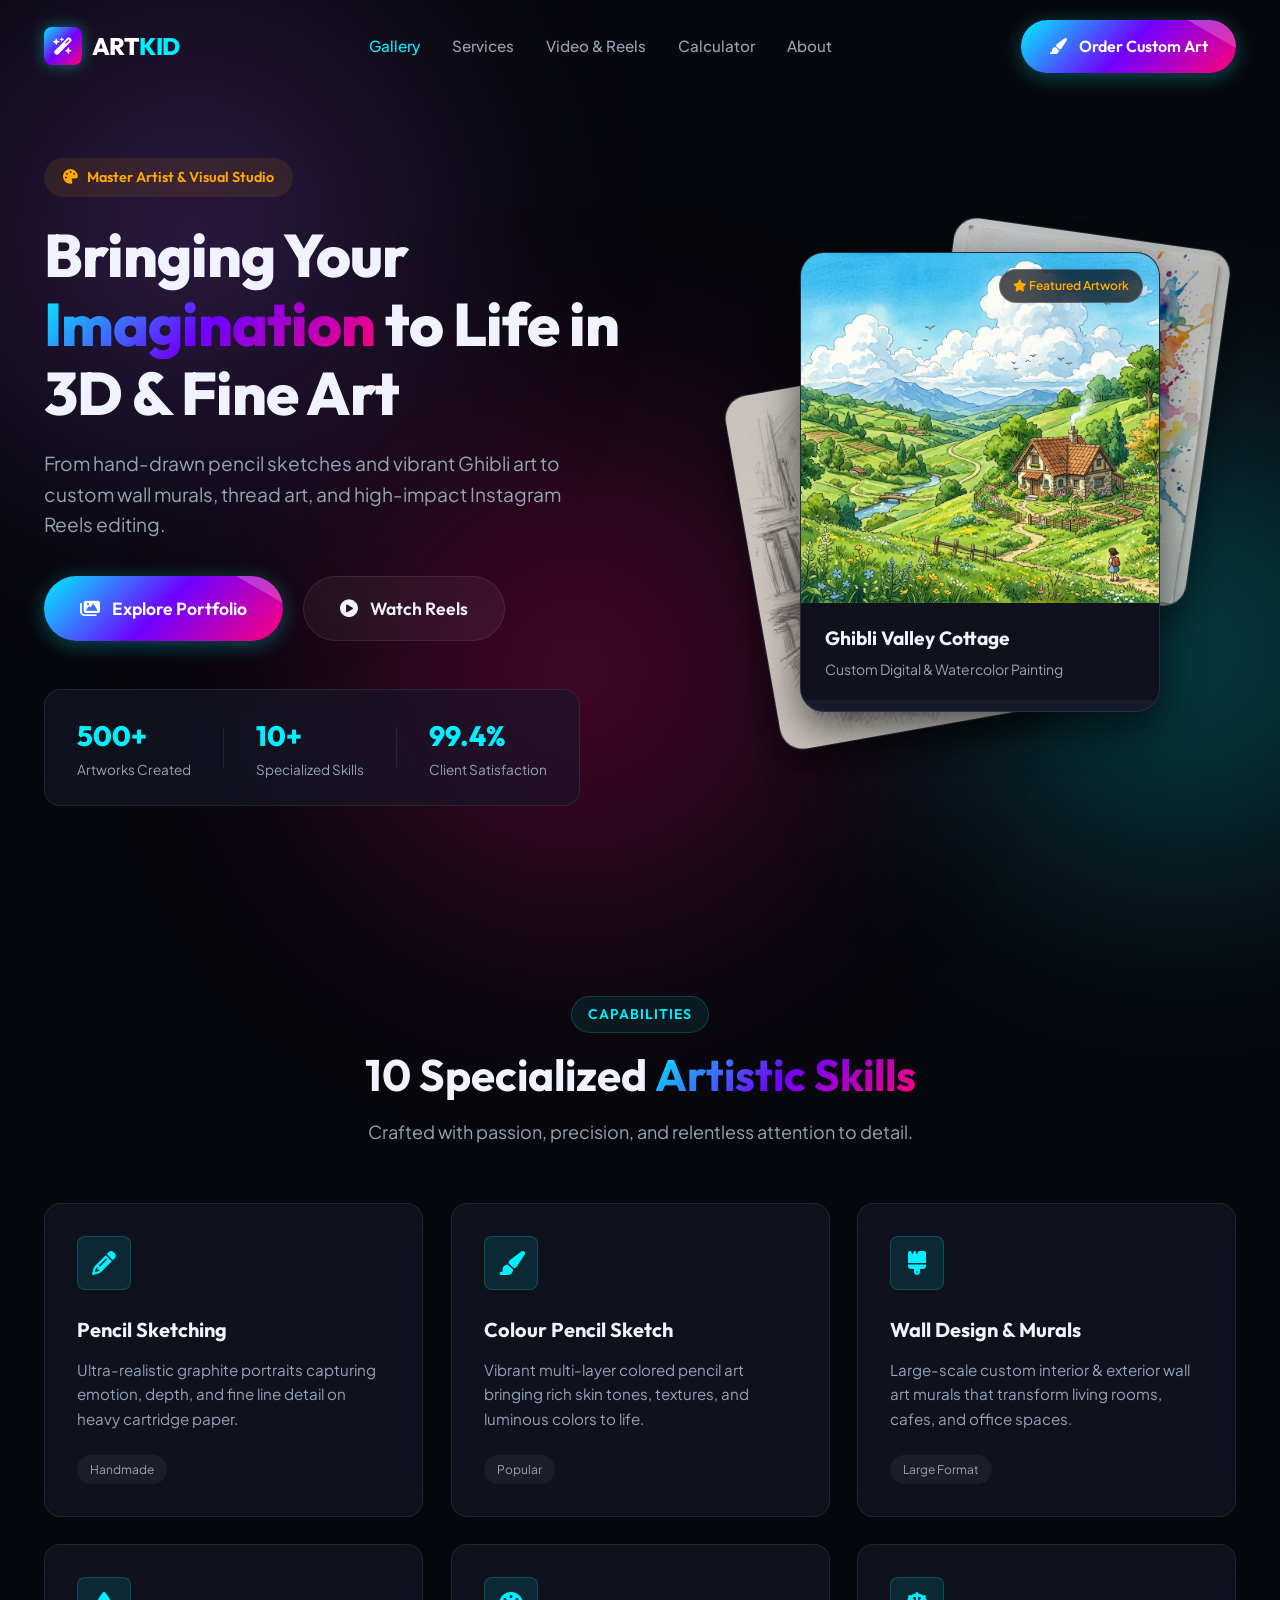
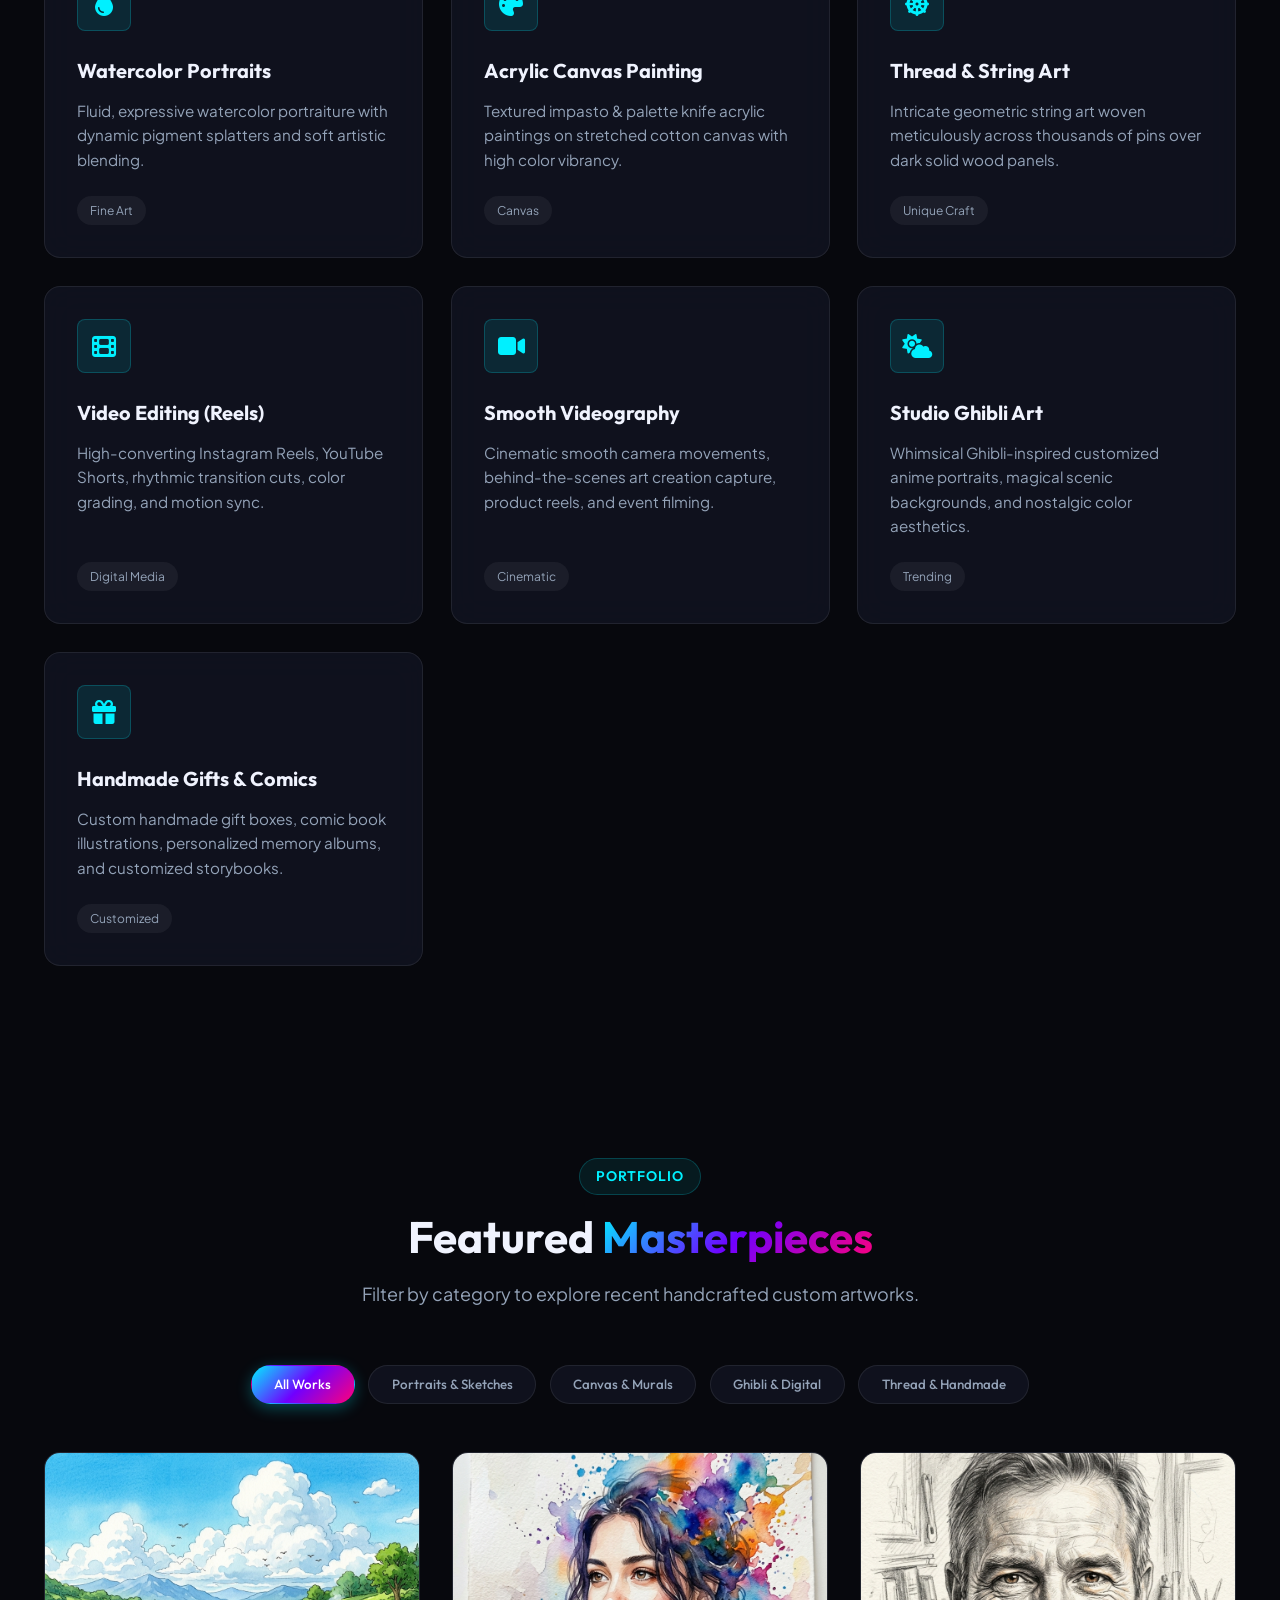
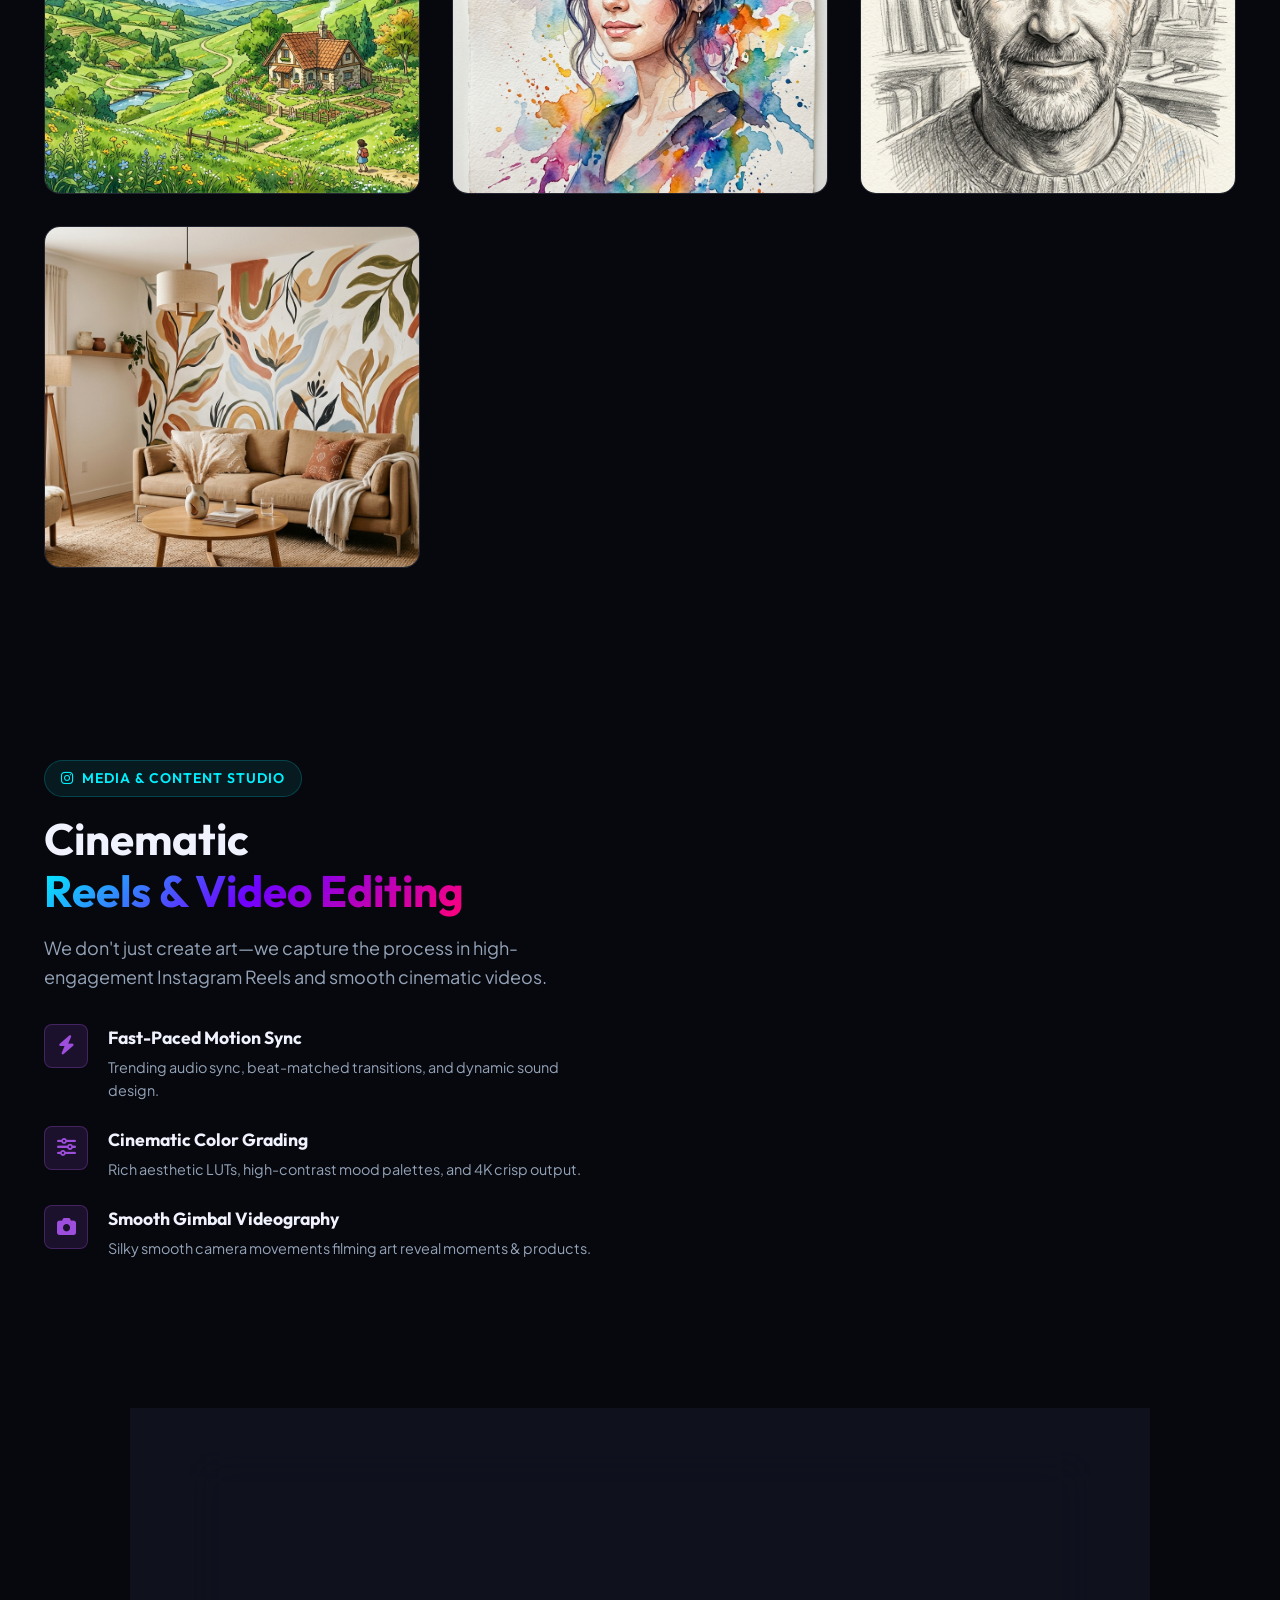
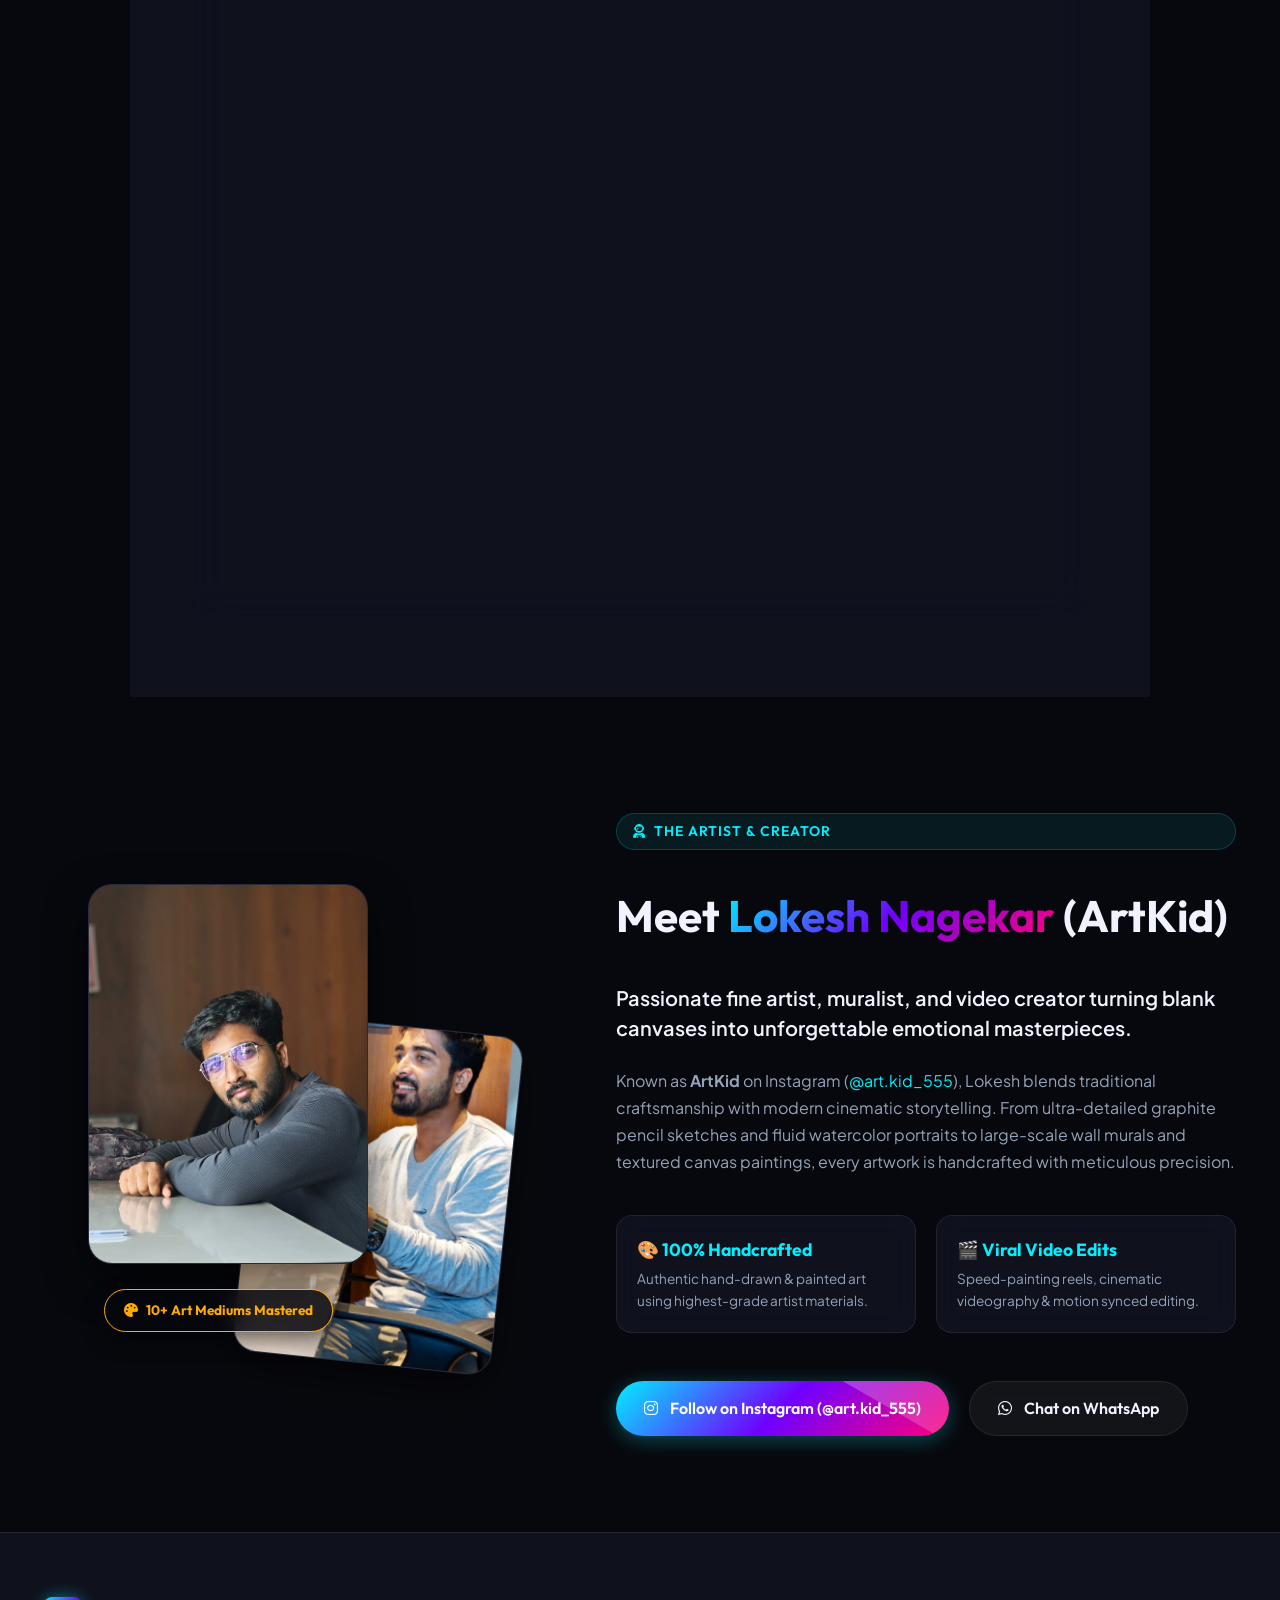
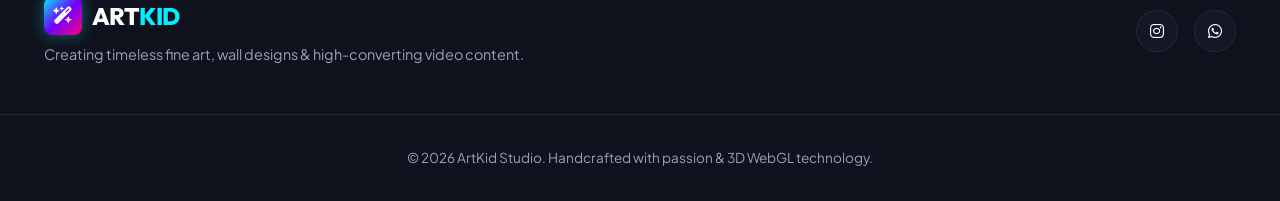
==== artist_portfolio_standalone.html @ 56f88930 "Add About Lokesh Nagekar section, embed official Instagram Reel, update Instagram profile link and r" ====
<!DOCTYPE html>
<html lang="en">
<head>
    <meta charset="UTF-8">
    <meta name="viewport" content="width=device-width, initial-scale=1.0">
    <title>ArtKid Studio | Fine Art, Murals & Cinematic Video Editing</title>
    <meta name="description" content="Custom Handcrafted Fine Art, Pencil Sketches, Watercolor Portraits, Wall Murals, Ghibli Art, Thread Art & Instagram Reels Videography.">
    
    <!-- Google Fonts -->
    <link rel="preconnect" href="https://fonts.googleapis.com">
    <link rel="preconnect" href="https://fonts.gstatic.com" crossorigin>
    <link href="https://fonts.googleapis.com/css2?family=Outfit:wght@300;400;500;600;700;800&family=Plus+Jakarta+Sans:wght@400;500;600;700&display=swap" rel="stylesheet">
    
    <!-- FontAwesome Icons -->
    <link rel="stylesheet" href="https://cdnjs.cloudflare.com/ajax/libs/font-awesome/6.4.0/css/all.min.css">
    
    <!-- CSS stylesheet -->
    <style>
/* ==========================================================================
   ArtKid Studio 3D Portfolio Stylesheet
   Design System: Dark Luxe Cyber-Glassmorphism, 3D Spatial Depth, Dynamic Lights
   ========================================================================== */

:root {
    --bg-dark: #07080d;
    --bg-surface: #0f121d;
    --bg-surface-elevated: #161b2c;
    --bg-glass: rgba(22, 27, 44, 0.55);
    --border-glass: rgba(255, 255, 255, 0.08);
    --border-glass-hover: rgba(0, 240, 255, 0.4);
    
    --primary-cyan: #00f0ff;
    --primary-purple: #9d4edd;
    --primary-gold: #ffaa00;
    --accent-pink: #ff007a;

    --gradient-primary: linear-gradient(135deg, #00f0ff 0%, #7000ff 50%, #ff007a 100%);
    --gradient-gold: linear-gradient(135deg, #ffaa00 0%, #ff5500 100%);
    --gradient-glass: linear-gradient(135deg, rgba(255, 255, 255, 0.07) 0%, rgba(255, 255, 255, 0.02) 100%);

    --text-main: #f0f3fe;
    --text-muted: #94a3b8;
    --text-highlight: #ffffff;

    --font-heading: 'Outfit', sans-serif;
    --font-body: 'Plus Jakarta Sans', sans-serif;

    --shadow-glass: 0 16px 40px rgba(0, 0, 0, 0.6), inset 0 1px 1px rgba(255, 255, 255, 0.1);
    --shadow-glow-cyan: 0 0 30px rgba(0, 240, 255, 0.35);
    --shadow-glow-purple: 0 0 30px rgba(157, 78, 221, 0.35);

    --radius-sm: 8px;
    --radius-md: 16px;
    --radius-lg: 24px;
    --radius-full: 9999px;

    --transition-fast: 0.2s cubic-bezier(0.4, 0, 0.2, 1);
    --transition-smooth: 0.4s cubic-bezier(0.16, 1, 0.3, 1);
}

/* Reset & Base Setup */
*, *::before, *::after {
    box-sizing: border-box;
    margin: 0;
    padding: 0;
}

html {
    scroll-behavior: smooth;
    font-size: 16px;
}

body {
    font-family: var(--font-body);
    background-color: var(--bg-dark);
    color: var(--text-main);
    line-height: 1.6;
    overflow-x: hidden;
    position: relative;
}

/* 3D WebGL Canvas Layer */
#webgl-canvas {
    position: fixed;
    top: 0;
    left: 0;
    width: 100vw;
    height: 100vh;
    z-index: -2;
    pointer-events: none;
}

/* Ambient Glow Lights */
.ambient-glow {
    position: fixed;
    border-radius: 50%;
    filter: blur(120px);
    z-index: -1;
    pointer-events: none;
    opacity: 0.4;
}

.glow-1 {
    top: -10%;
    left: -10%;
    width: 50vw;
    height: 50vw;
    background: radial-gradient(circle, var(--primary-purple) 0%, transparent 70%);
}

.glow-2 {
    top: 40%;
    right: -15%;
    width: 45vw;
    height: 45vw;
    background: radial-gradient(circle, var(--primary-cyan) 0%, transparent 70%);
}

.glow-3 {
    bottom: -10%;
    left: 20%;
    width: 50vw;
    height: 50vw;
    background: radial-gradient(circle, var(--accent-pink) 0%, transparent 70%);
}

/* Containers & Typography */
.container {
    width: 100%;
    max-width: 1240px;
    margin: 0 auto;
    padding: 0 1.5rem;
}

.section-padding {
    padding: 6rem 0;
}

.text-center {
    text-align: center;
}

.gradient-text {
    background: var(--gradient-primary);
    -webkit-background-clip: text;
    -webkit-text-fill-color: transparent;
    display: inline-block;
}

.section-header {
    max-width: 680px;
    margin: 0 auto 3.5rem auto;
}

.section-badge {
    display: inline-flex;
    align-items: center;
    gap: 0.5rem;
    padding: 0.4rem 1rem;
    background: rgba(0, 240, 255, 0.08);
    border: 1px solid rgba(0, 240, 255, 0.2);
    border-radius: var(--radius-full);
    color: var(--primary-cyan);
    font-family: var(--font-heading);
    font-size: 0.875rem;
    font-weight: 600;
    text-transform: uppercase;
    letter-spacing: 1px;
    margin-bottom: 1rem;
}

.section-title {
    font-family: var(--font-heading);
    font-size: 2.75rem;
    font-weight: 700;
    line-height: 1.2;
    margin-bottom: 1rem;
}

.section-subtitle {
    color: var(--text-muted);
    font-size: 1.125rem;
}

/* Glassmorphism Utility */
.glass-panel {
    background: var(--bg-glass);
    backdrop-filter: blur(20px);
    -webkit-backdrop-filter: blur(20px);
    border: 1px solid var(--border-glass);
    border-radius: var(--radius-lg);
    box-shadow: var(--shadow-glass);
}

/* Buttons & CTAs */
.btn {
    display: inline-flex;
    align-items: center;
    justify-content: center;
    gap: 0.75rem;
    padding: 0.85rem 1.75rem;
    border-radius: var(--radius-full);
    font-family: var(--font-heading);
    font-size: 1rem;
    font-weight: 600;
    text-decoration: none;
    cursor: pointer;
    transition: var(--transition-smooth);
    border: none;
    outline: none;
}

.btn-lg {
    padding: 1.1rem 2.25rem;
    font-size: 1.1rem;
}

.btn-primary {
    background: var(--gradient-primary);
    color: #fff;
    box-shadow: 0 4px 20px rgba(0, 240, 255, 0.3);
}

.btn-primary:hover {
    transform: translateY(-3px);
    box-shadow: var(--shadow-glow-cyan);
}

.glow-btn {
    position: relative;
    overflow: hidden;
}

.glow-btn::after {
    content: '';
    position: absolute;
    top: -50%;
    left: -50%;
    width: 200%;
    height: 200%;
    background: linear-gradient(60deg, transparent, rgba(255, 255, 255, 0.25), transparent);
    transform: rotate(30deg) translateY(-100%);
    transition: 0.8s ease;
}

.glow-btn:hover::after {
    transform: rotate(30deg) translateY(100%);
}

.btn-outline {
    background: rgba(255, 255, 255, 0.05);
    color: var(--text-main);
    border: 1px solid var(--border-glass);
    backdrop-filter: blur(10px);
}

.btn-outline:hover {
    background: rgba(255, 255, 255, 0.12);
    border-color: rgba(255, 255, 255, 0.3);
    transform: translateY(-3px);
}

.btn-block {
    width: 100%;
}

/* Header & Navbar */
.navbar {
    position: fixed;
    top: 0;
    left: 0;
    width: 100%;
    z-index: 1000;
    padding: 1.25rem 0;
    transition: var(--transition-smooth);
}

.navbar.scrolled {
    background: rgba(7, 8, 13, 0.85);
    backdrop-filter: blur(16px);
    border-bottom: 1px solid var(--border-glass);
    padding: 0.85rem 0;
}

.nav-container {
    display: flex;
    align-items: center;
    justify-content: space-between;
    max-width: 1240px;
    margin: 0 auto;
    padding: 0 1.5rem;
}

.logo {
    display: flex;
    align-items: center;
    gap: 0.6rem;
    text-decoration: none;
    font-family: var(--font-heading);
    font-size: 1.5rem;
    font-weight: 800;
    color: #fff;
    letter-spacing: -0.5px;
}

.logo-icon {
    width: 38px;
    height: 38px;
    background: var(--gradient-primary);
    border-radius: var(--radius-sm);
    display: flex;
    align-items: center;
    justify-content: center;
    font-size: 1.1rem;
    color: #fff;
    box-shadow: 0 0 15px rgba(0, 240, 255, 0.4);
}

.logo-text .highlight {
    color: var(--primary-cyan);
}

.nav-links {
    display: flex;
    gap: 2rem;
    align-items: center;
}

.nav-link {
    color: var(--text-muted);
    text-decoration: none;
    font-weight: 500;
    font-size: 0.95rem;
    transition: var(--transition-fast);
}

.nav-link:hover, .nav-link.active {
    color: var(--primary-cyan);
}

.mobile-menu-toggle {
    display: none;
    background: none;
    border: none;
    color: #fff;
    font-size: 1.5rem;
    cursor: pointer;
}

/* 3D Tilt Card Base */
.tilt-card {
    transform-style: preserve-3d;
    perspective: 1000px;
    transition: transform 0.15s ease-out, box-shadow 0.3s ease;
    will-change: transform;
}

.tilt-card:hover {
    box-shadow: 0 20px 40px rgba(0, 240, 255, 0.15);
}

/* Hero Section */
.hero-section {
    min-height: 100vh;
    padding-top: 8rem;
    padding-bottom: 4rem;
    display: flex;
    align-items: center;
    position: relative;
}

.hero-container {
    display: grid;
    grid-template-columns: 1.1fr 0.9fr;
    gap: 3.5rem;
    align-items: center;
}

.hero-badge {
    display: inline-flex;
    align-items: center;
    gap: 0.6rem;
    padding: 0.5rem 1.2rem;
    background: rgba(255, 170, 0, 0.1);
    border: 1px solid rgba(ffaa00, 0.3);
    border-radius: var(--radius-full);
    color: var(--primary-gold);
    font-family: var(--font-heading);
    font-weight: 600;
    font-size: 0.9rem;
    margin-bottom: 1.5rem;
}

.hero-title {
    font-family: var(--font-heading);
    font-size: 3.75rem;
    font-weight: 800;
    line-height: 1.15;
    margin-bottom: 1.25rem;
    letter-spacing: -1px;
}

.hero-subtitle {
    color: var(--text-muted);
    font-size: 1.2rem;
    margin-bottom: 2.25rem;
    max-width: 540px;
}

.hero-cta-group {
    display: flex;
    gap: 1.25rem;
    margin-bottom: 3rem;
}

.hero-stats {
    display: flex;
    align-items: center;
    gap: 2rem;
    padding: 1.5rem 2rem;
    background: var(--bg-glass);
    backdrop-filter: blur(16px);
    border: 1px solid var(--border-glass);
    border-radius: var(--radius-md);
    width: fit-content;
}

.stat-item {
    display: flex;
    flex-direction: column;
}

.stat-number {
    font-family: var(--font-heading);
    font-size: 1.75rem;
    font-weight: 800;
    color: var(--primary-cyan);
}

.stat-label {
    font-size: 0.85rem;
    color: var(--text-muted);
}

.stat-divider {
    width: 1px;
    height: 40px;
    background: var(--border-glass);
}

/* Hero 3D Card Stack */
.hero-visual {
    position: relative;
    display: flex;
    justify-content: center;
}

.card-3d-stack {
    position: relative;
    width: 360px;
    height: 460px;
}

.card-3d {
    position: absolute;
    border-radius: var(--radius-lg);
    overflow: hidden;
    background: var(--bg-surface-elevated);
    border: 1px solid var(--border-glass);
    box-shadow: var(--shadow-glass);
}

.main-card {
    width: 100%;
    height: 100%;
    z-index: 3;
    display: flex;
    flex-direction: column;
}

.card-image-wrapper {
    position: relative;
    width: 100%;
    height: 350px;
    overflow: hidden;
}

.card-image-wrapper img {
    width: 100%;
    height: 100%;
    object-fit: cover;
    transition: transform 0.6s ease;
}

.main-card:hover .card-image-wrapper img {
    transform: scale(1.05);
}

.card-tag {
    position: absolute;
    top: 1rem;
    right: 1rem;
    padding: 0.4rem 0.8rem;
    background: rgba(7, 8, 13, 0.7);
    backdrop-filter: blur(8px);
    border: 1px solid rgba(255, 255, 255, 0.2);
    border-radius: var(--radius-full);
    color: var(--primary-gold);
    font-size: 0.75rem;
    font-weight: 600;
}

.card-info {
    padding: 1.25rem 1.5rem;
    background: var(--bg-surface);
}

.card-info h3 {
    font-family: var(--font-heading);
    font-size: 1.2rem;
    margin-bottom: 0.25rem;
}

.card-info p {
    font-size: 0.875rem;
    color: var(--text-muted);
}

.sub-card {
    width: 280px;
    height: 360px;
    opacity: 0.8;
}

.sub-card img {
    width: 100%;
    height: 100%;
    object-fit: cover;
}

.sub-card-1 {
    top: -20px;
    right: -50px;
    transform: rotate(8deg);
    z-index: 2;
}

.sub-card-2 {
    bottom: -20px;
    left: -50px;
    transform: rotate(-10deg);
    z-index: 1;
}

/* Services Section */
.services-grid {
    display: grid;
    grid-template-columns: repeat(auto-fill, minmax(280px, 1fr));
    gap: 1.75rem;
}

.service-card {
    padding: 2rem;
    background: var(--bg-glass);
    backdrop-filter: blur(16px);
    border: 1px solid var(--border-glass);
    border-radius: var(--radius-md);
    position: relative;
    display: flex;
    flex-direction: column;
    height: 100%;
    transition: var(--transition-smooth);
}

.service-card:hover {
    border-color: var(--border-glass-hover);
    transform: translateY(-5px);
    background: rgba(22, 27, 44, 0.8);
}

.service-icon {
    width: 54px;
    height: 54px;
    border-radius: var(--radius-sm);
    background: rgba(0, 240, 255, 0.1);
    border: 1px solid rgba(0, 240, 255, 0.2);
    display: flex;
    align-items: center;
    justify-content: center;
    font-size: 1.5rem;
    color: var(--primary-cyan);
    margin-bottom: 1.5rem;
    transition: var(--transition-smooth);
}

.service-card:hover .service-icon {
    background: var(--gradient-primary);
    color: #fff;
    box-shadow: 0 0 20px rgba(0, 240, 255, 0.5);
}

.service-card h3 {
    font-family: var(--font-heading);
    font-size: 1.25rem;
    margin-bottom: 0.75rem;
}

.service-card p {
    color: var(--text-muted);
    font-size: 0.95rem;
    margin-bottom: 1.5rem;
    flex-grow: 1;
}

.service-chip {
    align-self: flex-start;
    padding: 0.3rem 0.8rem;
    background: rgba(255, 255, 255, 0.05);
    border-radius: var(--radius-full);
    font-size: 0.75rem;
    color: var(--text-muted);
}

/* Portfolio Gallery */
.gallery-filters {
    display: flex;
    justify-content: center;
    gap: 0.85rem;
    flex-wrap: wrap;
    margin-bottom: 3rem;
}

.filter-btn {
    padding: 0.65rem 1.4rem;
    border-radius: var(--radius-full);
    background: var(--bg-glass);
    border: 1px solid var(--border-glass);
    color: var(--text-muted);
    font-family: var(--font-heading);
    font-weight: 500;
    cursor: pointer;
    transition: var(--transition-fast);
}

.filter-btn:hover, .filter-btn.active {
    background: var(--gradient-primary);
    color: #fff;
    border-color: transparent;
    box-shadow: 0 4px 15px rgba(0, 240, 255, 0.3);
}

.gallery-grid {
    display: grid;
    grid-template-columns: repeat(auto-fill, minmax(280px, 1fr));
    gap: 2rem;
}

.gallery-item {
    border-radius: var(--radius-md);
    overflow: hidden;
    background: var(--bg-surface);
    border: 1px solid var(--border-glass);
    cursor: pointer;
}

.gallery-image {
    position: relative;
    width: 100%;
    height: 340px;
    overflow: hidden;
}

.gallery-image img {
    width: 100%;
    height: 100%;
    object-fit: cover;
    transition: transform 0.6s ease;
}

.gallery-item:hover .gallery-image img {
    transform: scale(1.08);
}

.gallery-overlay {
    position: absolute;
    inset: 0;
    background: linear-gradient(to top, rgba(7, 8, 13, 0.9) 0%, transparent 60%);
    display: flex;
    flex-direction: column;
    justify-content: flex-end;
    padding: 1.5rem;
    opacity: 0;
    transition: var(--transition-smooth);
}

.gallery-item:hover .gallery-overlay {
    opacity: 1;
}

.overlay-icon {
    width: 44px;
    height: 44px;
    border-radius: 50%;
    background: var(--gradient-primary);
    color: #fff;
    display: flex;
    align-items: center;
    justify-content: center;
    margin-bottom: auto;
    align-self: flex-end;
}

.gallery-overlay h4 {
    font-family: var(--font-heading);
    font-size: 1.25rem;
    margin-bottom: 0.25rem;
}

.gallery-overlay p {
    font-size: 0.85rem;
    color: var(--primary-cyan);
}

/* Instagram Reels Section & Phone Frame */
.reels-wrapper {
    display: grid;
    grid-template-columns: 1fr 1fr;
    gap: 4rem;
    align-items: center;
}

.reels-features {
    display: flex;
    flex-direction: column;
    gap: 1.5rem;
    margin-top: 2rem;
}

.feature-bullet {
    display: flex;
    gap: 1.25rem;
    align-items: flex-start;
}

.bullet-icon {
    width: 44px;
    height: 44px;
    border-radius: var(--radius-sm);
    background: rgba(157, 78, 221, 0.15);
    border: 1px solid rgba(157, 78, 221, 0.3);
    color: var(--primary-purple);
    display: flex;
    align-items: center;
    justify-content: center;
    font-size: 1.2rem;
    flex-shrink: 0;
}

.feature-bullet h4 {
    font-family: var(--font-heading);
    font-size: 1.1rem;
    margin-bottom: 0.25rem;
}

.feature-bullet p {
    color: var(--text-muted);
    font-size: 0.9rem;
}

.phone-frame-wrapper {
    display: flex;
    justify-content: center;
}

.phone-frame {
    width: 300px;
    height: 580px;
    background: #000;
    border-radius: 40px;
    border: 4px solid rgba(255, 255, 255, 0.15);
    box-shadow: 0 25px 50px rgba(0, 0, 0, 0.8), 0 0 30px rgba(157, 78, 221, 0.3);
    position: relative;
    overflow: hidden;
}

.phone-notch {
    position: absolute;
    top: 12px;
    left: 50%;
    transform: translateX(-50%);
    width: 100px;
    height: 18px;
    background: #000;
    border-radius: 10px;
    z-index: 10;
}

.phone-screen {
    width: 100%;
    height: 100%;
    position: relative;
    overflow: hidden;
}

.reel-video-placeholder {
    width: 100%;
    height: 100%;
    position: relative;
}

.reel-poster {
    width: 100%;
    height: 100%;
    object-fit: cover;
}

.reel-play-overlay {
    position: absolute;
    inset: 0;
    display: flex;
    align-items: center;
    justify-content: center;
    background: rgba(0, 0, 0, 0.3);
    z-index: 2;
}

.pulse-play-btn {
    width: 65px;
    height: 65px;
    border-radius: 50%;
    background: var(--gradient-primary);
    color: #fff;
    display: flex;
    align-items: center;
    justify-content: center;
    font-size: 1.5rem;
    cursor: pointer;
    box-shadow: 0 0 30px rgba(0, 240, 255, 0.6);
    transition: transform 0.3s ease;
}

.pulse-play-btn:hover {
    transform: scale(1.15);
}

.reel-ui-sidebar {
    position: absolute;
    right: 1rem;
    bottom: 5rem;
    display: flex;
    flex-direction: column;
    gap: 1.25rem;
    z-index: 3;
    color: #fff;
}

.reel-action {
    display: flex;
    flex-direction: column;
    align-items: center;
    font-size: 1.2rem;
    text-shadow: 0 2px 4px rgba(0,0,0,0.8);
}

.reel-action span {
    font-size: 0.75rem;
    margin-top: 0.2rem;
}

.reel-ui-bottom {
    position: absolute;
    bottom: 1.25rem;
    left: 1rem;
    right: 3.5rem;
    z-index: 3;
    color: #fff;
}

.reel-author {
    display: flex;
    align-items: center;
    gap: 0.5rem;
    margin-bottom: 0.5rem;
}

.author-name {
    font-weight: 600;
    font-size: 0.85rem;
}

.follow-btn {
    background: transparent;
    border: 1px solid #fff;
    color: #fff;
    padding: 0.15rem 0.6rem;
    border-radius: 12px;
    font-size: 0.7rem;
}

.reel-caption {
    font-size: 0.75rem;
    opacity: 0.9;
}

/* Calculator Section */
.calculator-card {
    padding: 3.5rem 3rem;
    max-width: 900px;
    margin: 0 auto;
}

.calc-header {
    margin-bottom: 2.5rem;
}

.calc-grid {
    display: grid;
    grid-template-columns: 1fr 1fr;
    gap: 2rem;
}

.calc-group {
    display: flex;
    flex-direction: column;
    gap: 0.6rem;
}

.calc-group label {
    font-family: var(--font-heading);
    font-weight: 600;
    font-size: 0.95rem;
    color: var(--text-main);
    display: flex;
    align-items: center;
    gap: 0.5rem;
}

.calc-select, .calc-input {
    width: 100%;
    padding: 0.9rem 1.2rem;
    background: rgba(7, 8, 13, 0.7);
    border: 1px solid var(--border-glass);
    border-radius: var(--radius-sm);
    color: #fff;
    font-family: var(--font-body);
    font-size: 1rem;
    outline: none;
    transition: var(--transition-fast);
}

.calc-select:focus, .calc-input:focus {
    border-color: var(--primary-cyan);
    box-shadow: 0 0 15px rgba(0, 240, 255, 0.2);
}

.calc-result-box {
    grid-column: 1 / -1;
    margin-top: 1rem;
    padding-top: 2rem;
    border-top: 1px solid var(--border-glass);
    display: flex;
    flex-direction: column;
    align-items: center;
    gap: 1.5rem;
}

.price-display {
    text-align: center;
    display: flex;
    flex-direction: column;
    align-items: center;
}

.price-label {
    text-transform: uppercase;
    font-size: 0.85rem;
    letter-spacing: 1px;
    color: var(--text-muted);
}

.price-amount {
    font-family: var(--font-heading);
    font-size: 3.5rem;
    font-weight: 800;
    color: var(--primary-gold);
    text-shadow: 0 0 20px rgba(255, 170, 0, 0.4);
}

.price-note {
    font-size: 0.8rem;
    color: var(--text-muted);
}

/* Lightbox Modal */
.lightbox-modal {
    position: fixed;
    inset: 0;
    z-index: 2000;
    background: rgba(7, 8, 13, 0.9);
    backdrop-filter: blur(16px);
    display: flex;
    align-items: center;
    justify-content: center;
    padding: 2rem;
    opacity: 0;
    pointer-events: none;
    transition: var(--transition-smooth);
}

.lightbox-modal.active {
    opacity: 1;
    pointer-events: auto;
}

.lightbox-content {
    max-width: 900px;
    width: 100%;
    position: relative;
    overflow: hidden;
}

.lightbox-close {
    position: absolute;
    top: 1rem;
    right: 1.5rem;
    background: none;
    border: none;
    color: #fff;
    font-size: 2rem;
    cursor: pointer;
    z-index: 10;
}

.lightbox-body {
    display: grid;
    grid-template-columns: 1.2fr 0.8fr;
    gap: 2rem;
}

.lightbox-image-col img {
    width: 100%;
    max-height: 500px;
    object-fit: contain;
    border-radius: var(--radius-sm);
}

.lightbox-info-col {
    display: flex;
    flex-direction: column;
    justify-content: center;
    padding: 2rem 1rem;
}

.lightbox-info-col h3 {
    font-family: var(--font-heading);
    font-size: 1.75rem;
    margin-bottom: 0.75rem;
}

.lightbox-info-col p {
    color: var(--text-muted);
    margin-bottom: 2rem;
}

/* Footer */
.footer {
    border-top: 1px solid var(--border-glass);
    padding: 4rem 0 2rem 0;
    background: var(--bg-surface);
}

.footer-container {
    display: flex;
    justify-content: space-between;
    align-items: center;
    margin-bottom: 3rem;
}

.footer-brand p {
    color: var(--text-muted);
    font-size: 0.9rem;
    margin-top: 0.5rem;
}

.footer-socials {
    display: flex;
    gap: 1rem;
}

.social-icon {
    width: 42px;
    height: 42px;
    border-radius: 50%;
    background: var(--bg-glass);
    border: 1px solid var(--border-glass);
    color: #fff;
    display: flex;
    align-items: center;
    justify-content: center;
    text-decoration: none;
    transition: var(--transition-fast);
}

.social-icon:hover {
    background: var(--gradient-primary);
    transform: translateY(-3px);
}

.footer-bottom {
    padding-top: 2rem;
    border-top: 1px solid var(--border-glass);
    color: var(--text-muted);
    font-size: 0.85rem;
}

/* About the Artist Section */
.about-grid {
    display: grid;
    grid-template-columns: 0.9fr 1.1fr;
    gap: 4rem;
    align-items: center;
}

.about-photos {
    position: relative;
    width: 100%;
    max-width: 420px;
    height: 480px;
    margin: 0 auto;
}

.artist-photo-card {
    position: absolute;
    border-radius: var(--radius-lg);
    overflow: hidden;
    background: var(--bg-surface-elevated);
    border: 1px solid var(--border-glass);
    box-shadow: var(--shadow-glass);
}

.artist-photo-card img {
    width: 100%;
    height: 100%;
    object-fit: cover;
    display: block;
}

.artist-photo-1 {
    width: 280px;
    height: 380px;
    top: 0;
    left: 0;
    z-index: 2;
}

.artist-photo-2 {
    width: 260px;
    height: 340px;
    bottom: 0;
    right: 0;
    z-index: 1;
    transform: rotate(6deg);
}

.about-badge-floating {
    position: absolute;
    bottom: 2rem;
    left: 1rem;
    padding: 0.6rem 1.2rem;
    background: rgba(7, 8, 13, 0.85);
    backdrop-filter: blur(12px);
    border: 1px solid var(--primary-gold);
    border-radius: var(--radius-full);
    color: var(--primary-gold);
    font-family: var(--font-heading);
    font-size: 0.85rem;
    font-weight: 700;
    z-index: 3;
    display: flex;
    align-items: center;
    gap: 0.5rem;
    box-shadow: 0 8px 20px rgba(0, 0, 0, 0.5);
}

.about-content {
    display: flex;
    flex-direction: column;
    gap: 1.5rem;
}

.about-lead {
    font-size: 1.25rem;
    color: var(--text-main);
    font-weight: 600;
    line-height: 1.5;
}

.about-bio {
    color: var(--text-muted);
    font-size: 1rem;
    line-height: 1.7;
}

.about-highlights {
    display: grid;
    grid-template-columns: 1fr 1fr;
    gap: 1.25rem;
    margin: 1rem 0;
}

.highlight-card {
    padding: 1.25rem;
    background: var(--bg-glass);
    border: 1px solid var(--border-glass);
    border-radius: var(--radius-md);
    backdrop-filter: blur(12px);
}

.highlight-card h4 {
    font-family: var(--font-heading);
    font-size: 1.1rem;
    color: var(--primary-cyan);
    margin-bottom: 0.25rem;
}

.highlight-card p {
    font-size: 0.85rem;
    color: var(--text-muted);
}

.about-ctas {
    display: flex;
    gap: 1.25rem;
    flex-wrap: wrap;
    margin-top: 0.5rem;
}

/* Instagram Reel Embed Container */
.reel-embed-box {
    display: flex;
    justify-content: center;
    align-items: center;
    width: 100%;
}

.reel-embed-box .instagram-media {
    border-radius: 20px !important;
    overflow: hidden !important;
    background: var(--bg-surface-elevated) !important;
    border: 1px solid var(--border-glass) !important;
    box-shadow: var(--shadow-glass) !important;
}

/* Responsive Media Queries */
@media (max-width: 992px) {
    .hero-container, .reels-wrapper, .calc-grid, .lightbox-body, .about-grid {
        grid-template-columns: 1fr;
    }

    .about-photos {
        height: 420px;
    }

    .hero-title {
        font-size: 2.75rem;
    }

    .hero-visual {
        margin-top: 2rem;
    }

    .card-3d-stack {
        width: 300px;
        height: 380px;
    }
}

@media (max-width: 768px) {
    .nav-links {
        display: none;
    }

    .mobile-menu-toggle {
        display: block;
    }

    .hero-stats {
        flex-direction: column;
        align-items: flex-start;
        gap: 1rem;
    }

    .stat-divider {
        display: none;
    }
}

</style>
    
    <!-- Three.js CDN for 3D graphics -->
    <script src="https://cdnjs.cloudflare.com/ajax/libs/three.js/r128/three.min.js"></script>
</head>
<body>
    <!-- 3D WebGL Canvas Background -->
    <canvas id="webgl-canvas"></canvas>

    <!-- Glowing Background Lights -->
    <div class="ambient-glow glow-1"></div>
    <div class="ambient-glow glow-2"></div>
    <div class="ambient-glow glow-3"></div>

    <!-- Navigation Header -->
    <header class="navbar">
        <div class="nav-container">
            <a href="#" class="logo">
                <span class="logo-icon"><i class="fa-solid fa-wand-magic-sparkles"></i></span>
                <span class="logo-text">ART<span class="highlight">KID</span></span>
            </a>
            
            <nav class="nav-links">
                <a href="#gallery" class="nav-link active">Gallery</a>
                <a href="#services" class="nav-link">Services</a>
                <a href="#reels" class="nav-link">Video & Reels</a>
                <a href="#calculator" class="nav-link">Calculator</a>
                <a href="#about" class="nav-link">About</a>
            </nav>

            <div class="nav-actions">
                <a href="#calculator" class="btn btn-primary glow-btn">
                    <i class="fa-solid fa-paintbrush"></i> Order Custom Art
                </a>
            </div>

            <button class="mobile-menu-toggle" id="mobile-toggle" aria-label="Toggle Navigation">
                <i class="fa-solid fa-bars"></i>
            </button>
        </div>
    </header>

    <main>
        <!-- Hero Section -->
        <section class="hero-section">
            <div class="container hero-container">
                <div class="hero-content">
                    <div class="hero-badge">
                        <i class="fa-solid fa-palette"></i> Master Artist & Visual Studio
                    </div>
                    <h1 class="hero-title">
                        Bringing Your <span class="gradient-text">Imagination</span> to Life in 3D & Fine Art
                    </h1>
                    <p class="hero-subtitle">
                        From hand-drawn pencil sketches and vibrant Ghibli art to custom wall murals, thread art, and high-impact Instagram Reels editing.
                    </p>
                    
                    <div class="hero-cta-group">
                        <a href="#gallery" class="btn btn-lg btn-primary glow-btn">
                            <i class="fa-solid fa-images"></i> Explore Portfolio
                        </a>
                        <a href="#reels" class="btn btn-lg btn-outline">
                            <i class="fa-solid fa-circle-play"></i> Watch Reels
                        </a>
                    </div>

                    <!-- Stats Counter -->
                    <div class="hero-stats">
                        <div class="stat-item">
                            <span class="stat-number" data-target="500">500+</span>
                            <span class="stat-label">Artworks Created</span>
                        </div>
                        <div class="stat-divider"></div>
                        <div class="stat-item">
                            <span class="stat-number" data-target="10">10+</span>
                            <span class="stat-label">Specialized Skills</span>
                        </div>
                        <div class="stat-divider"></div>
                        <div class="stat-item">
                            <span class="stat-number" data-target="99">99.4%</span>
                            <span class="stat-label">Client Satisfaction</span>
                        </div>
                    </div>
                </div>

                <!-- Hero 3D Card Showcase -->
                <div class="hero-visual">
                    <div class="card-3d-stack">
                        <div class="card-3d main-card tilt-card" data-tilt>
                            <div class="card-image-wrapper">
                                <img src="[data-uri]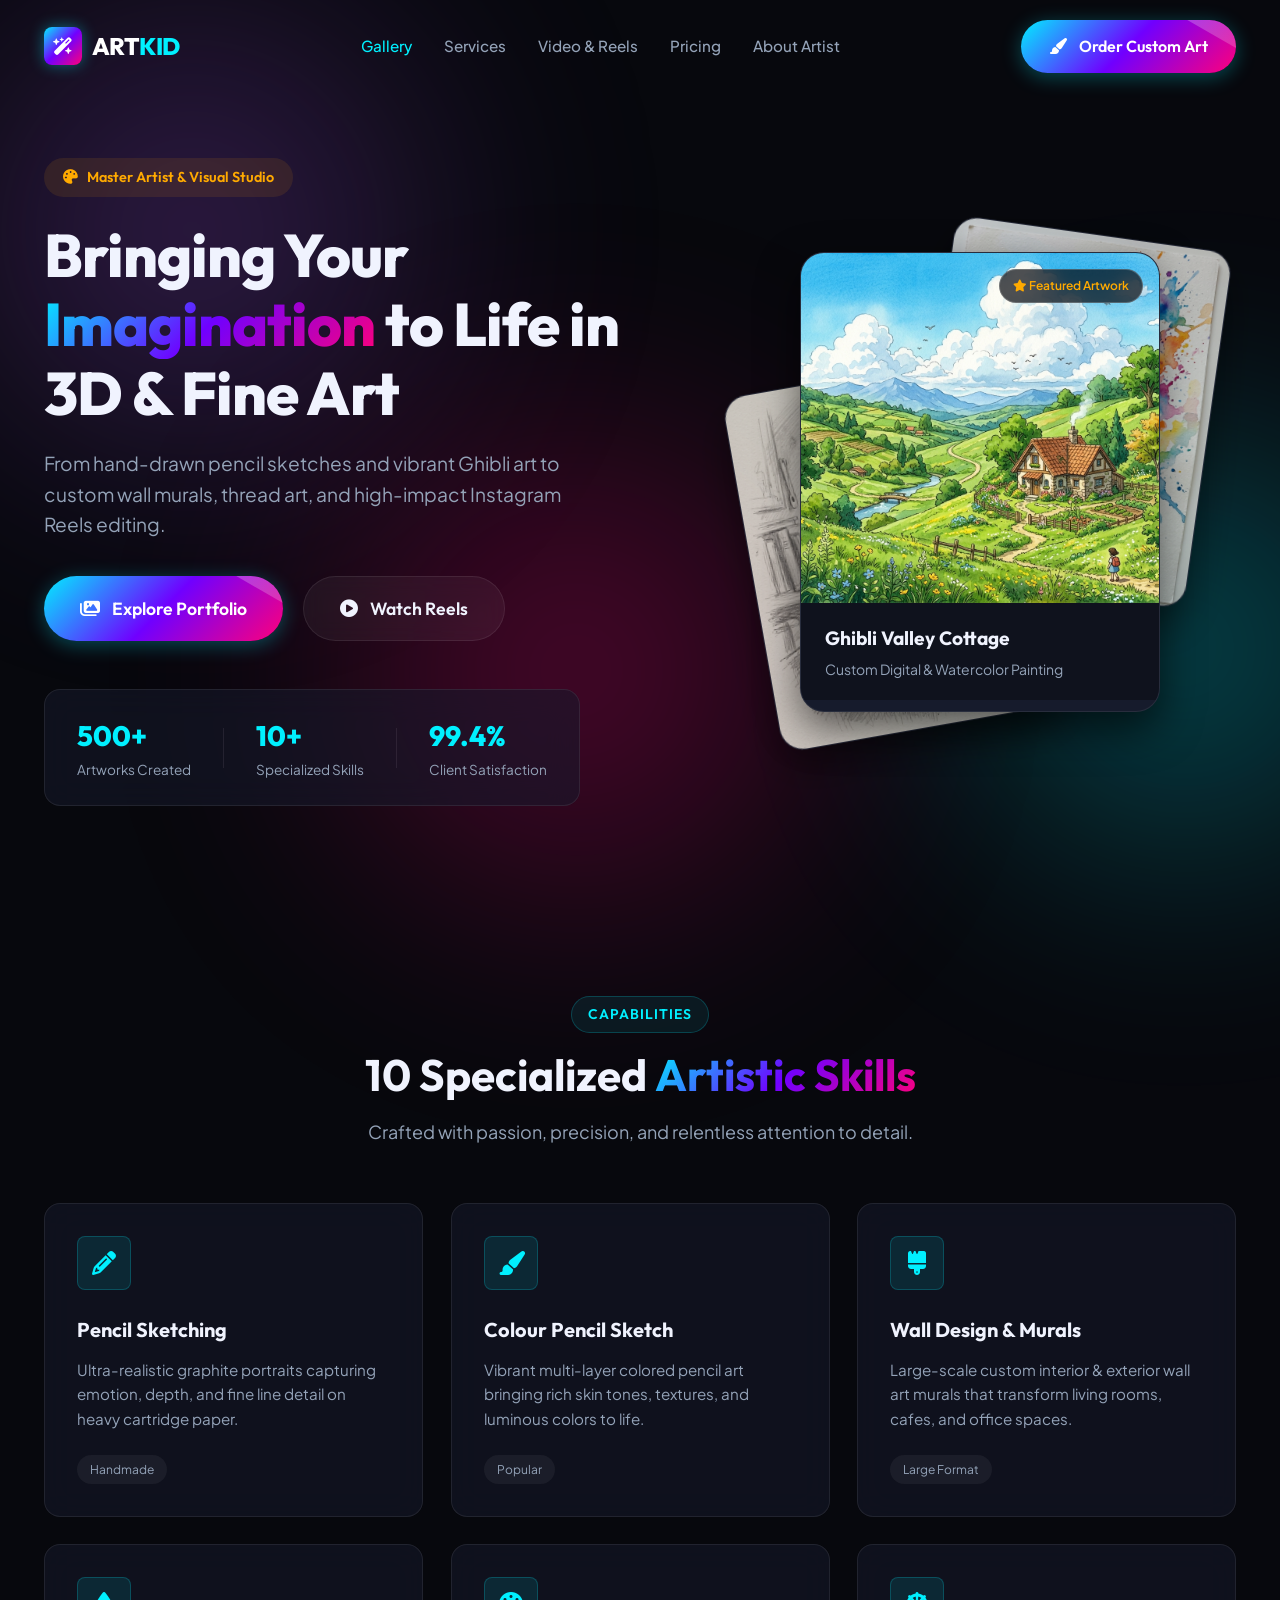
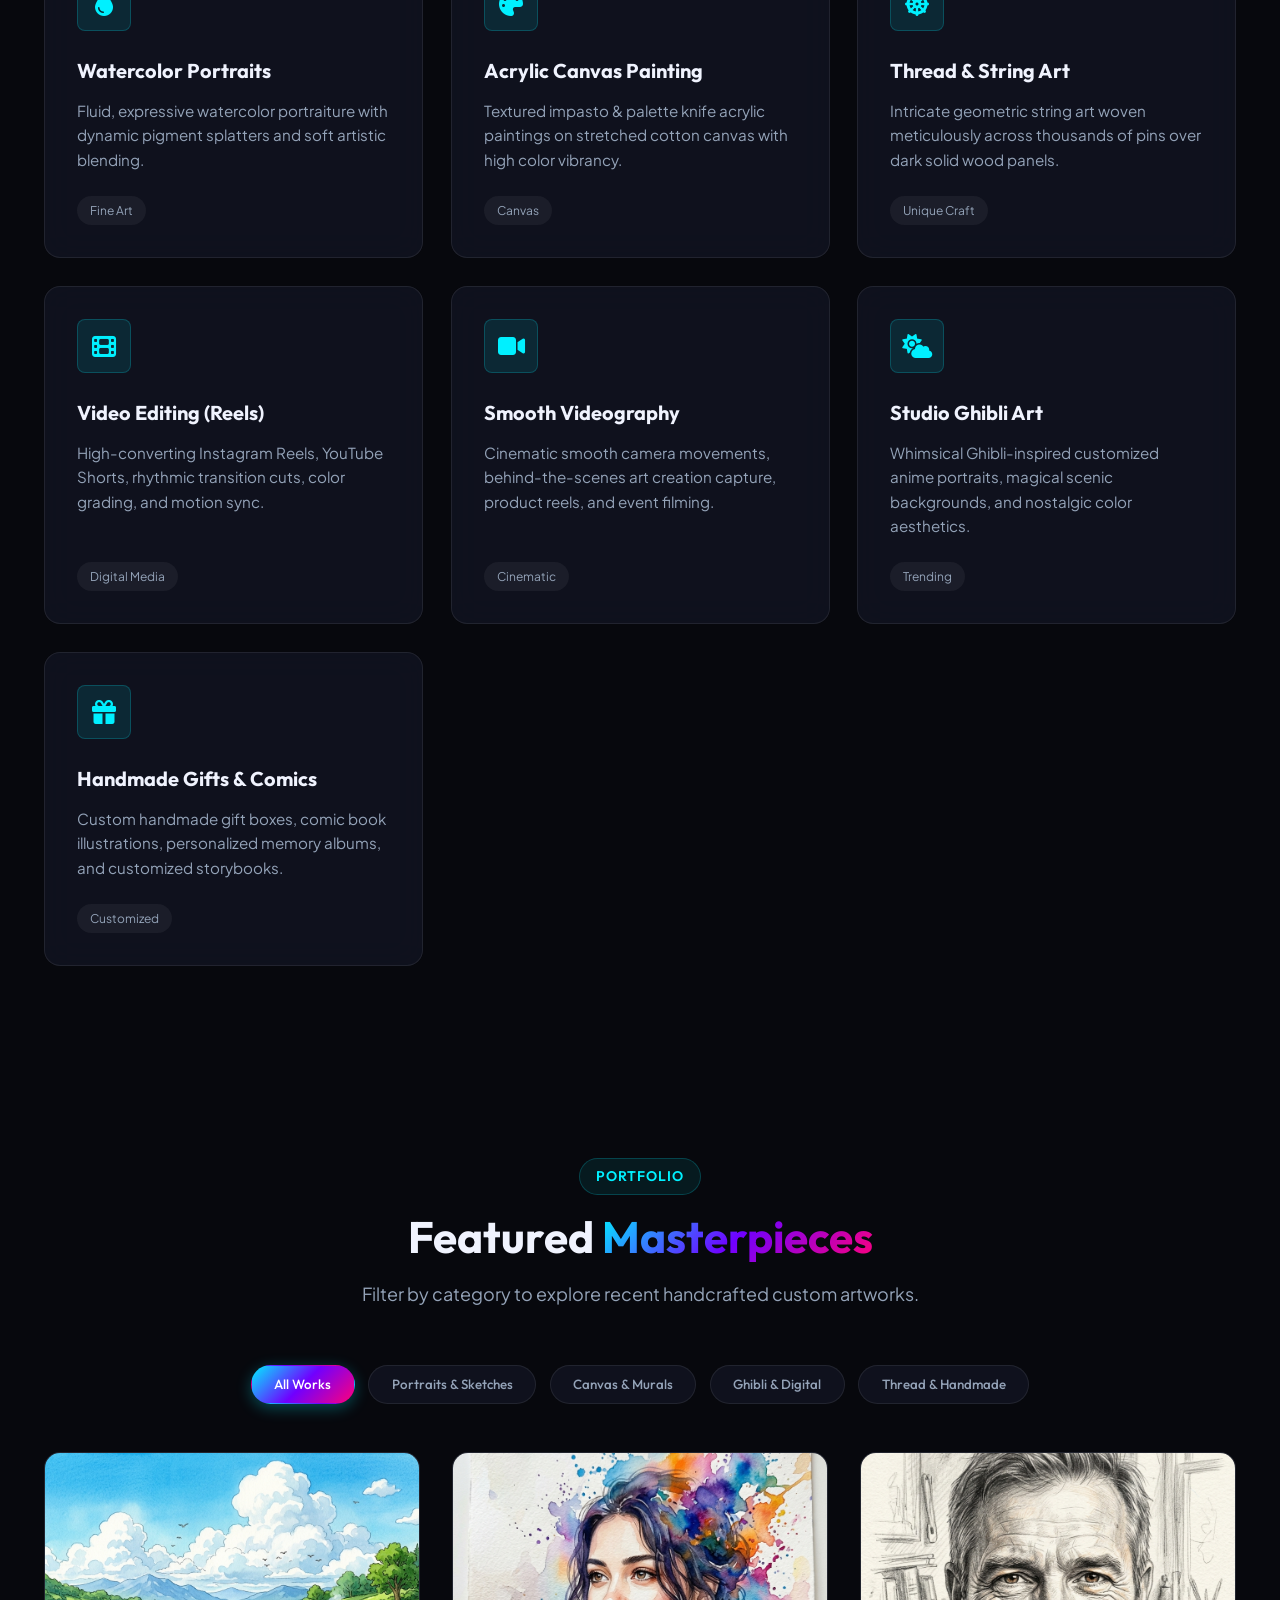
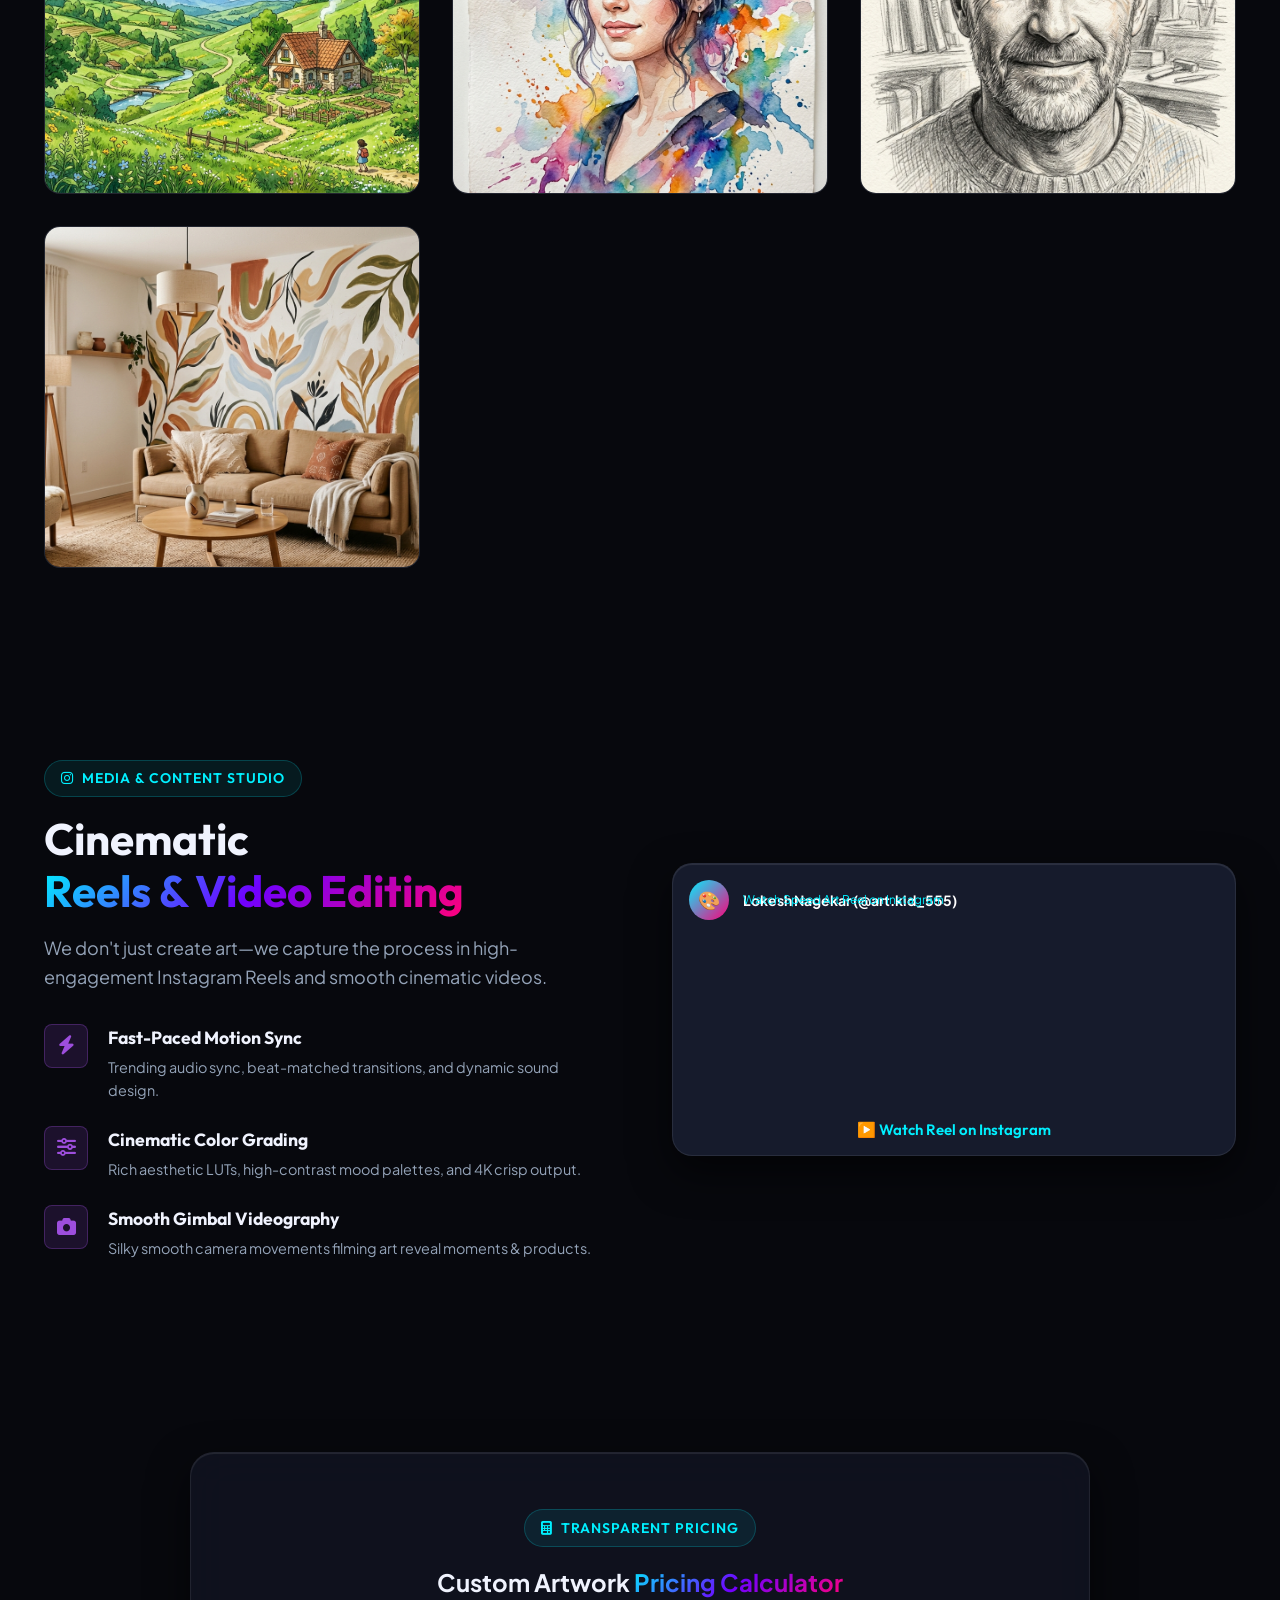
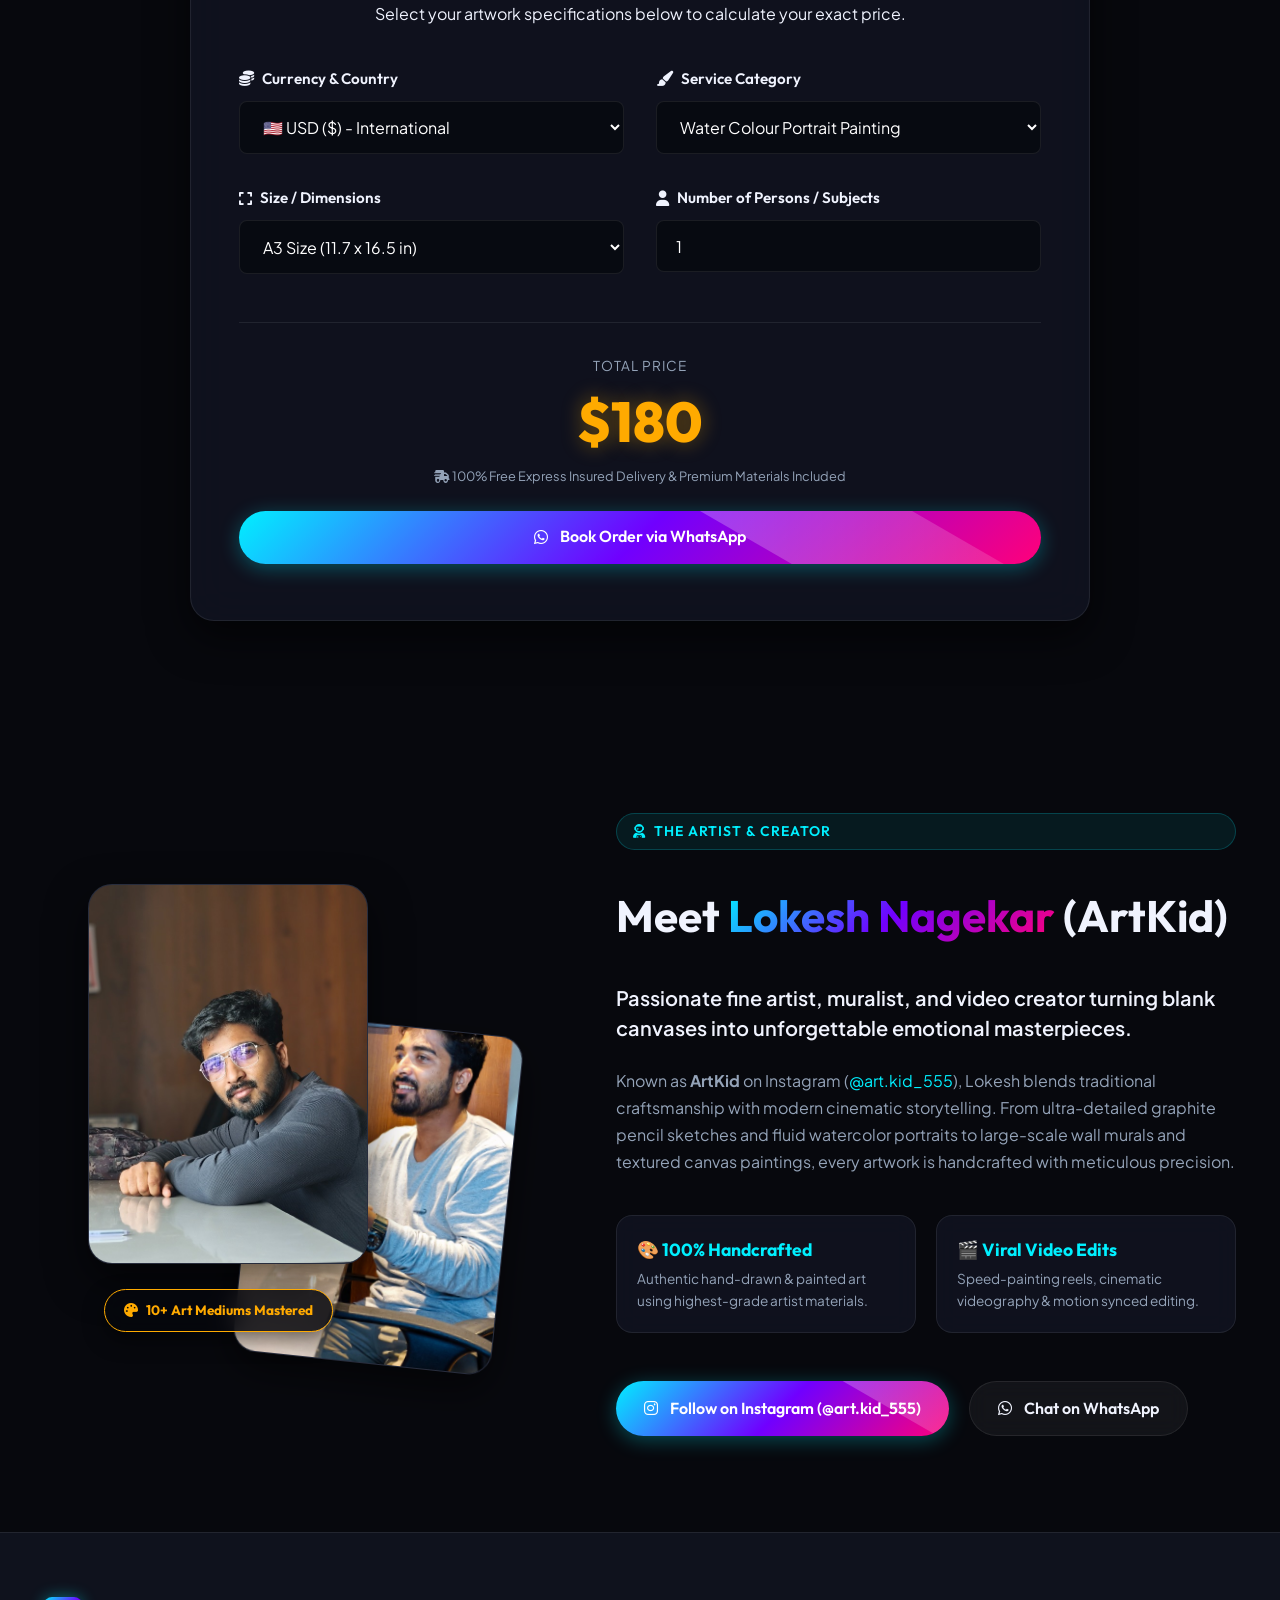
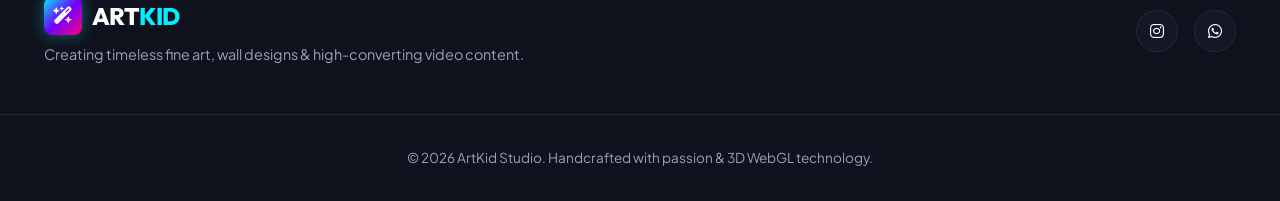
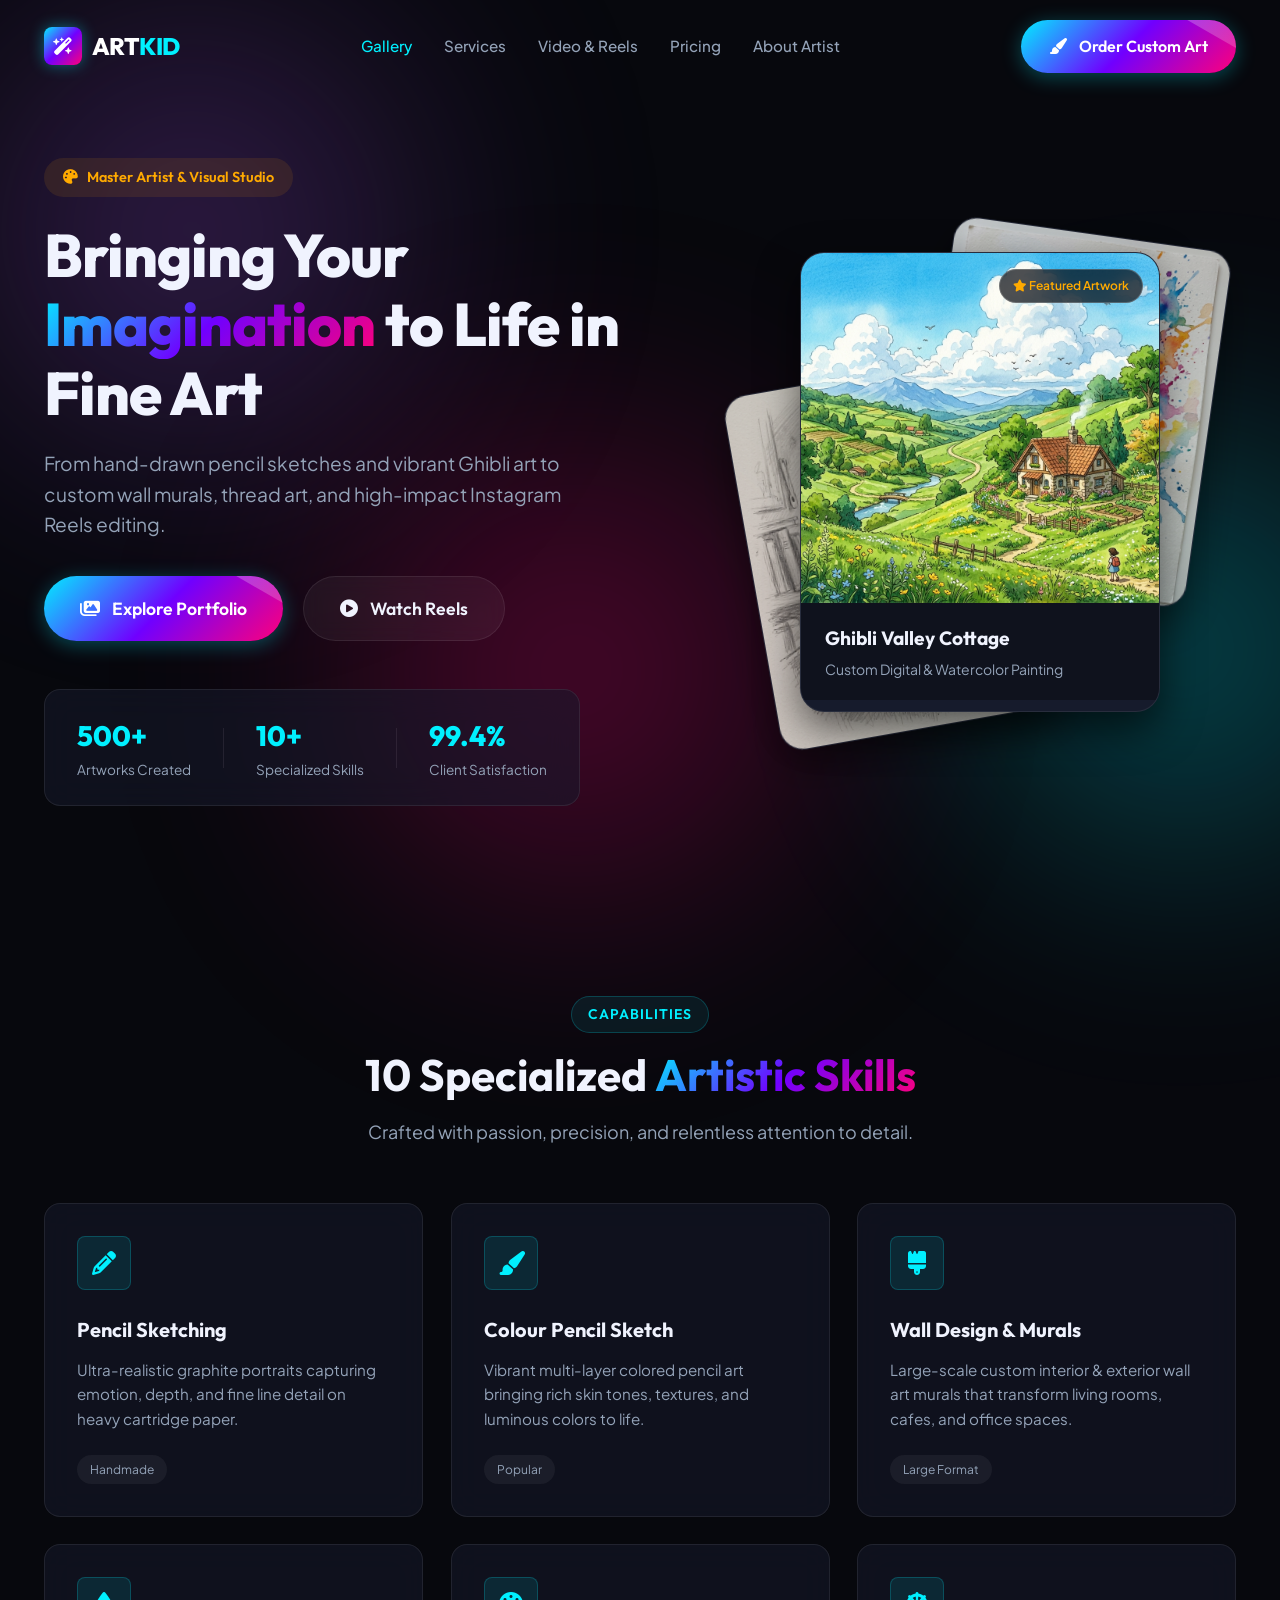
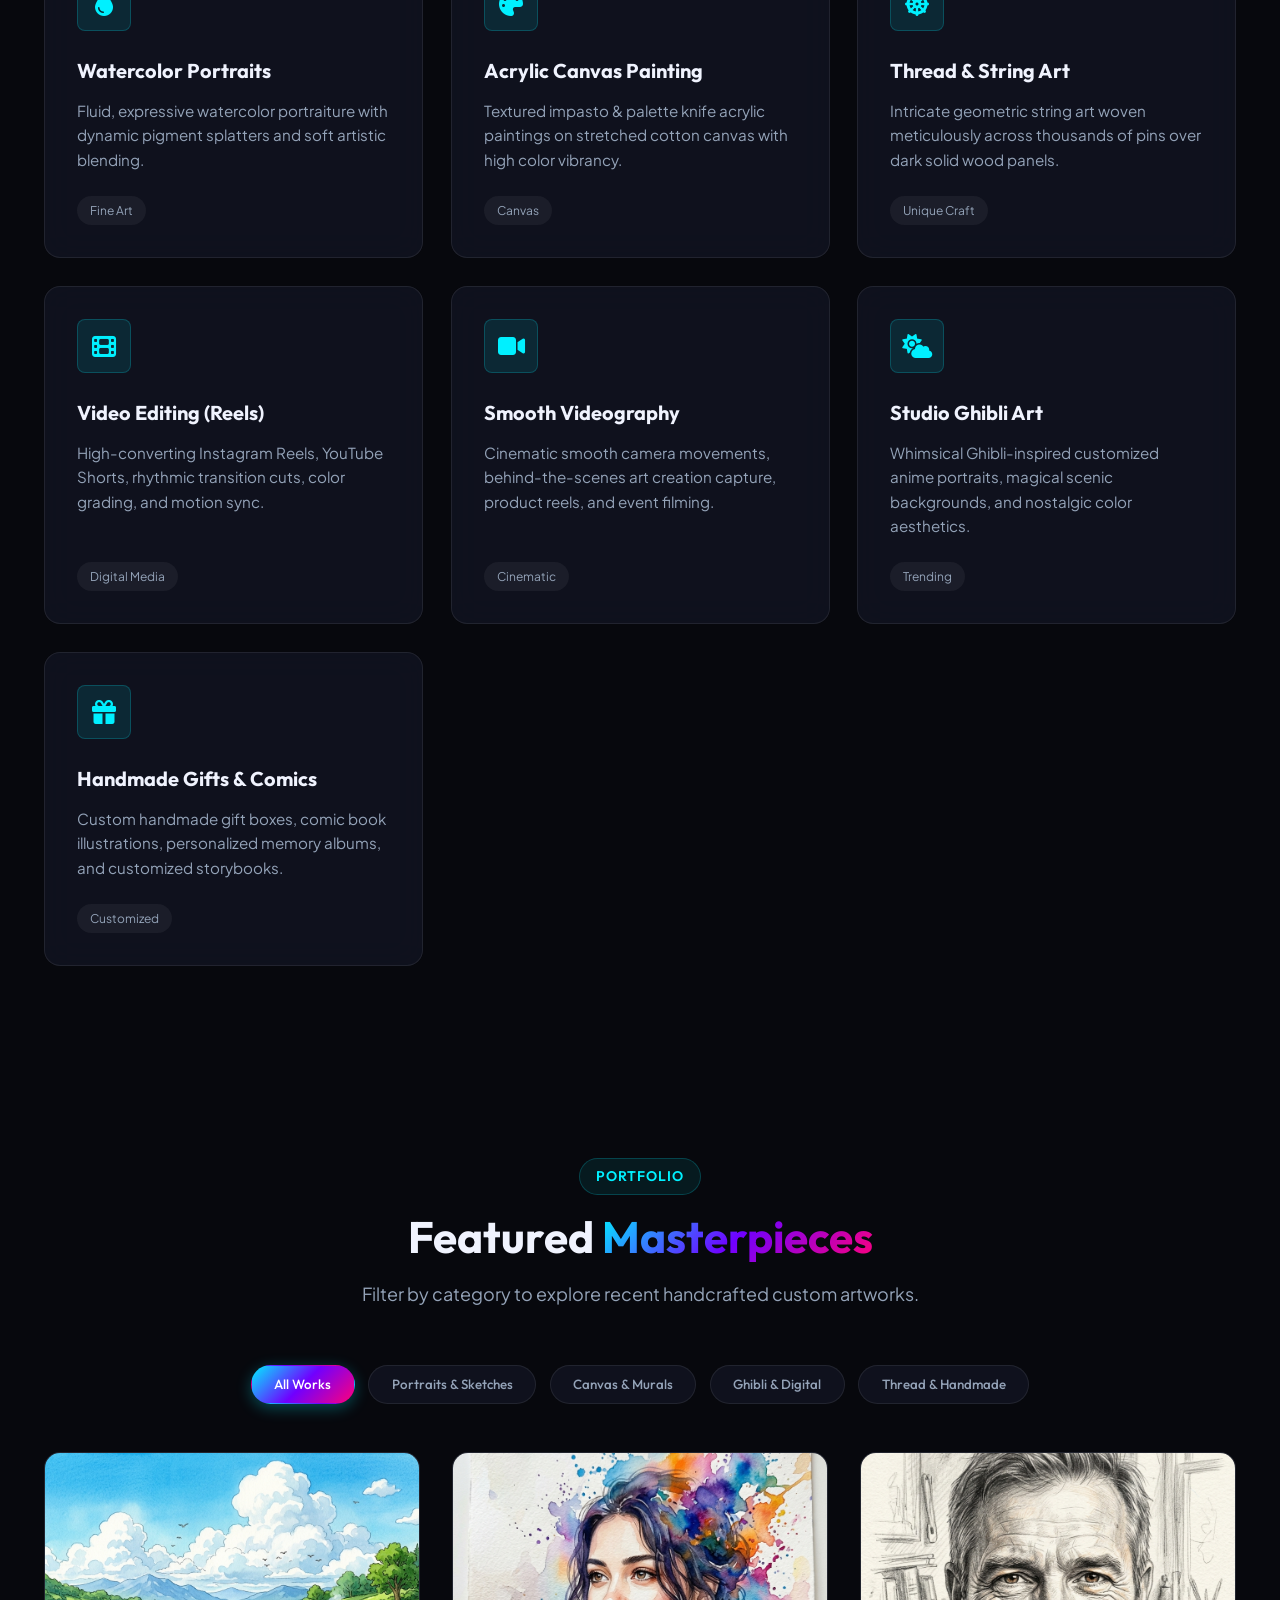
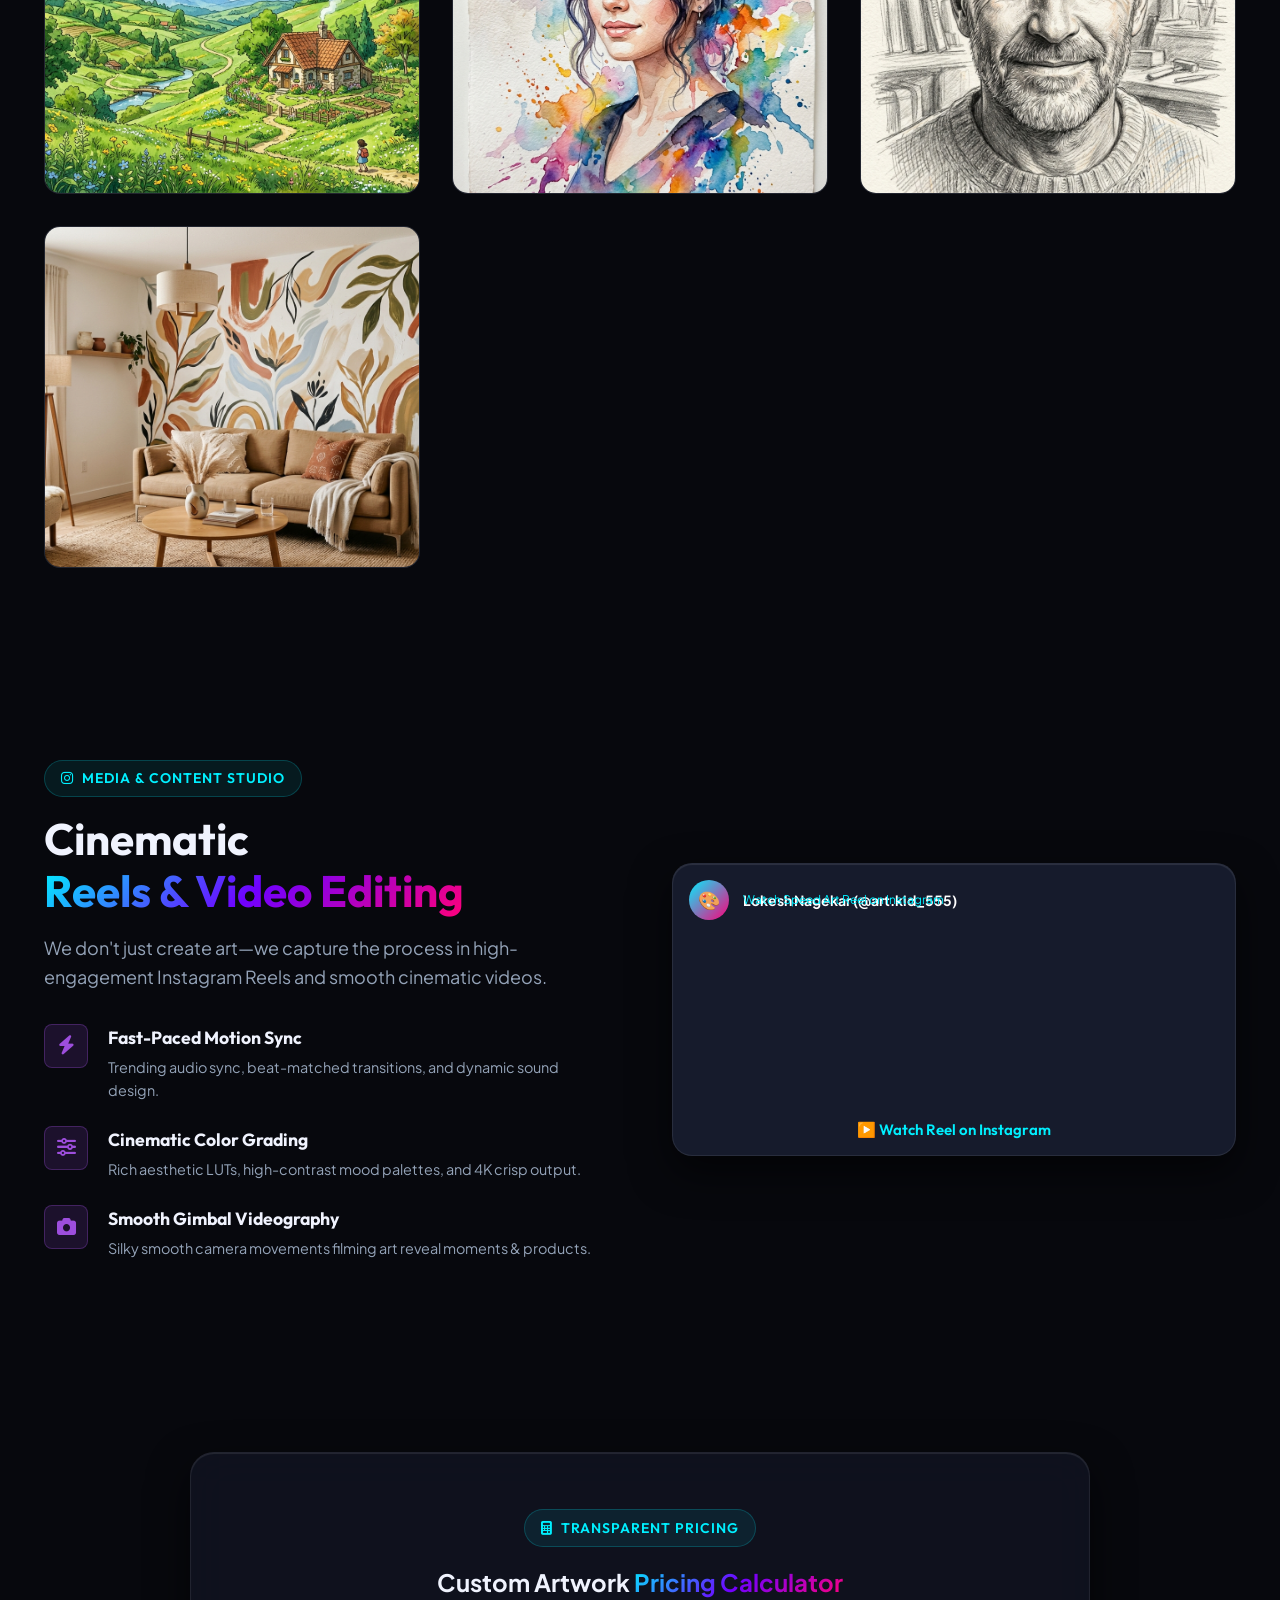
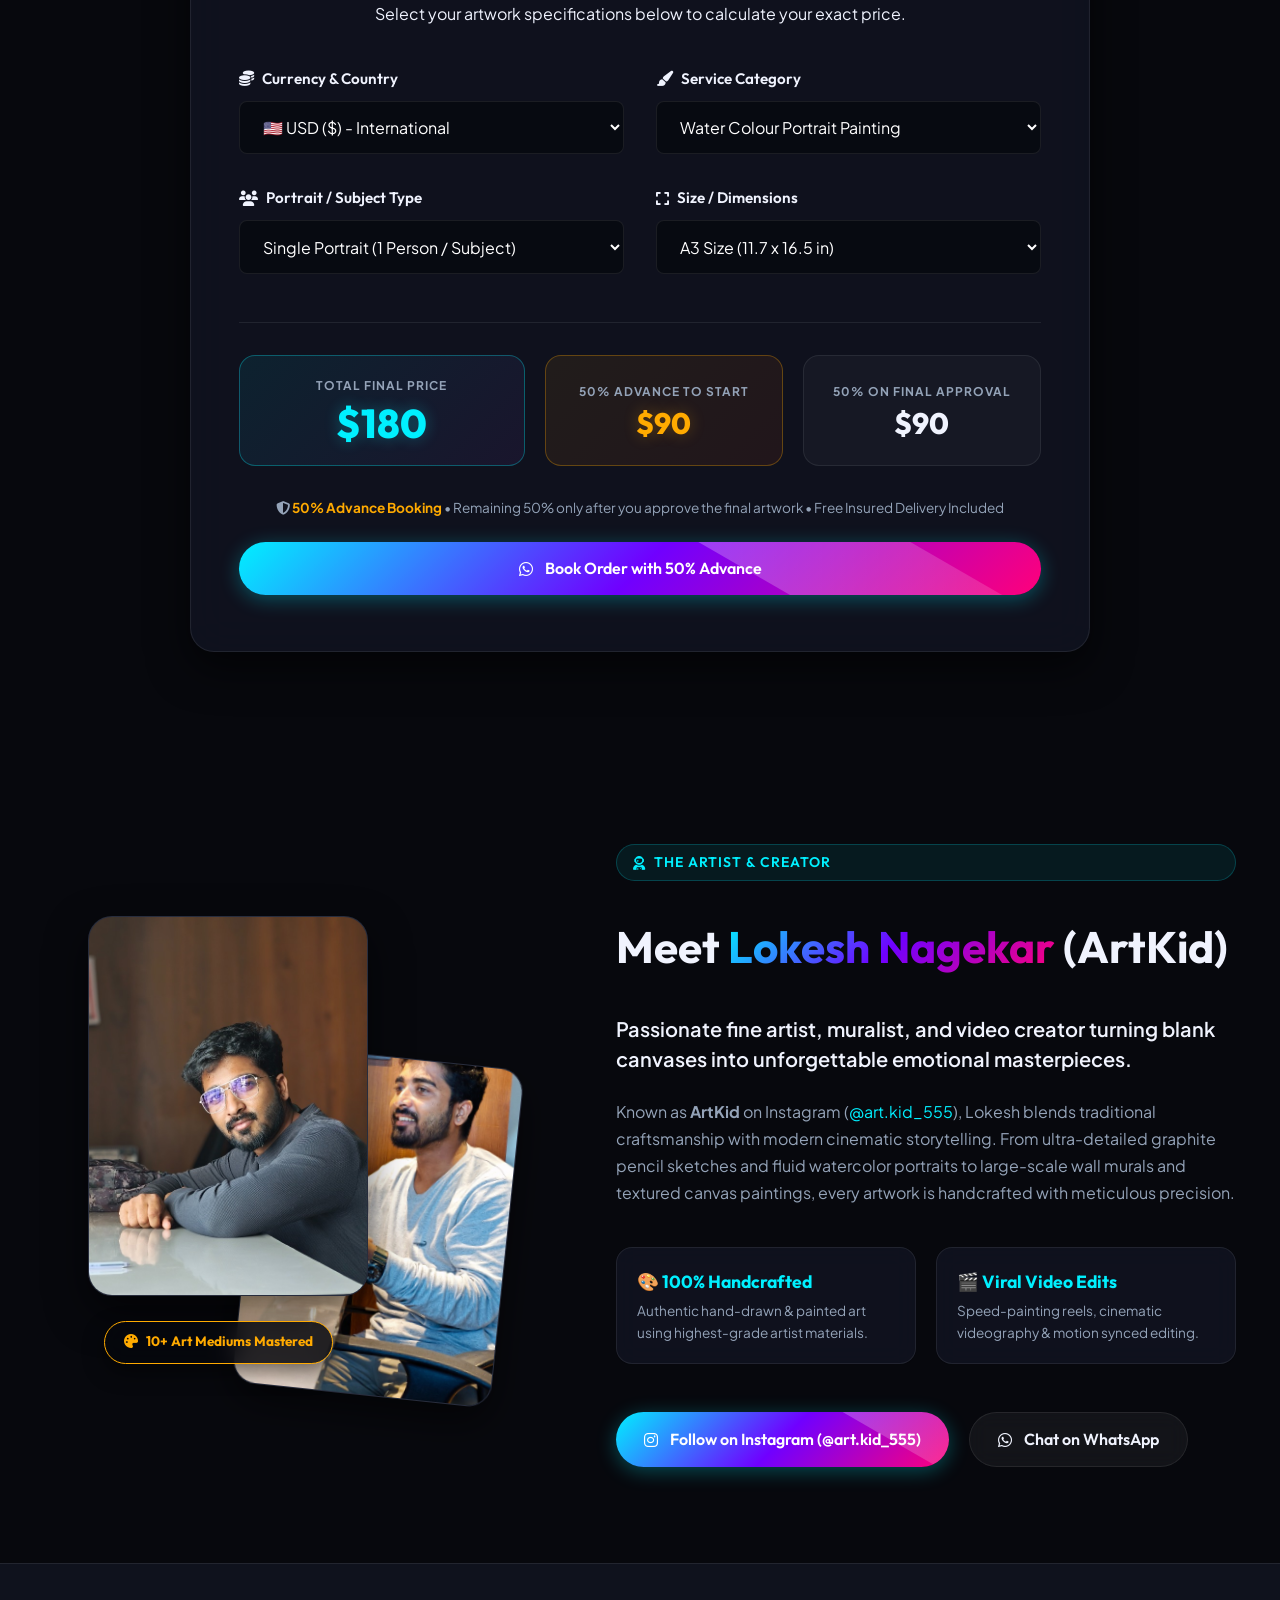
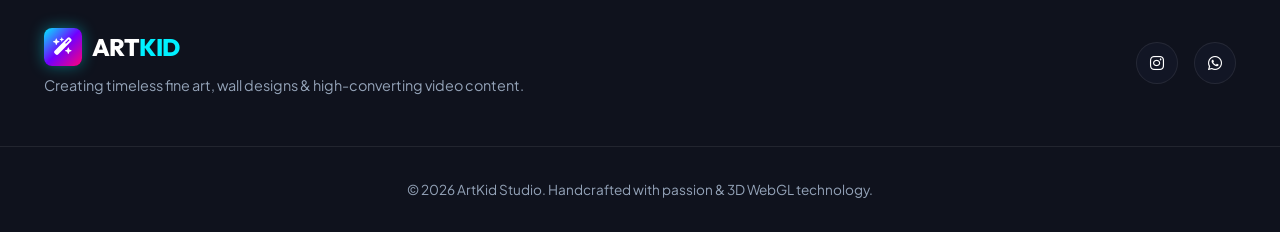
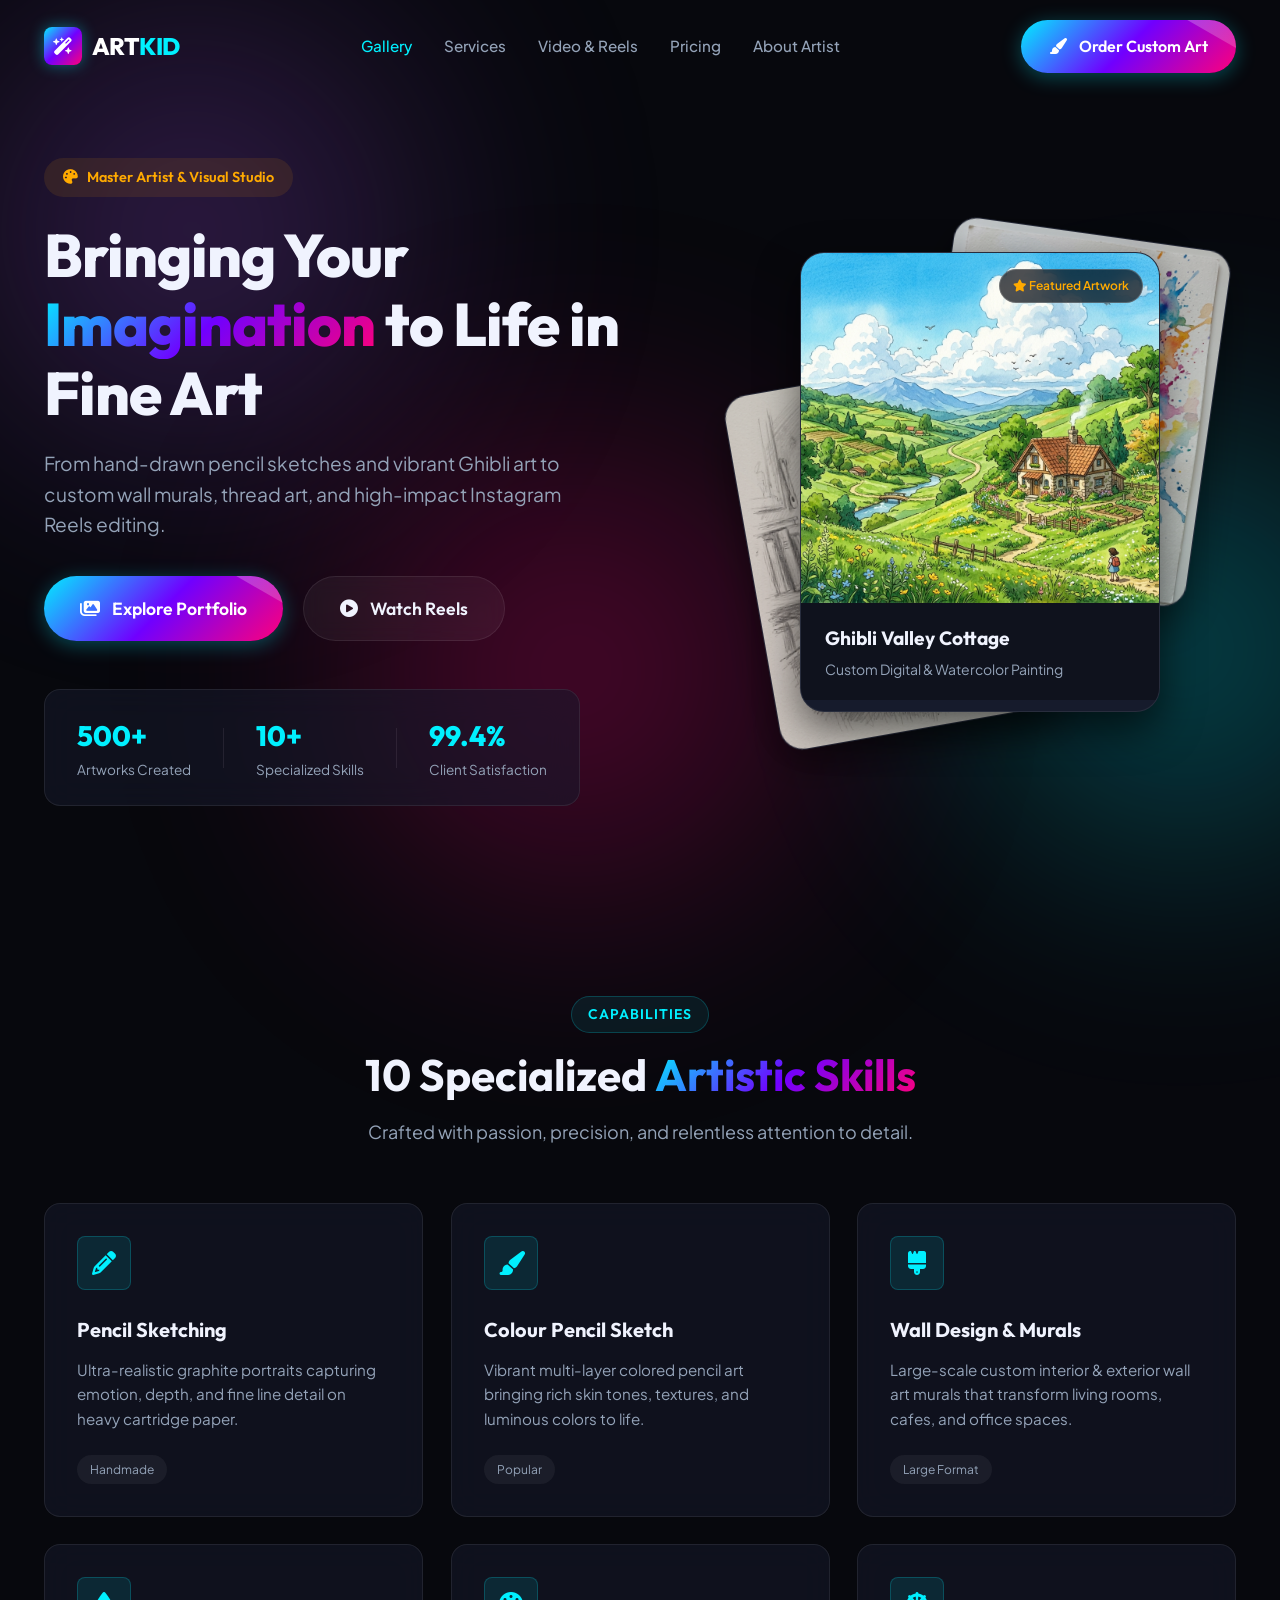
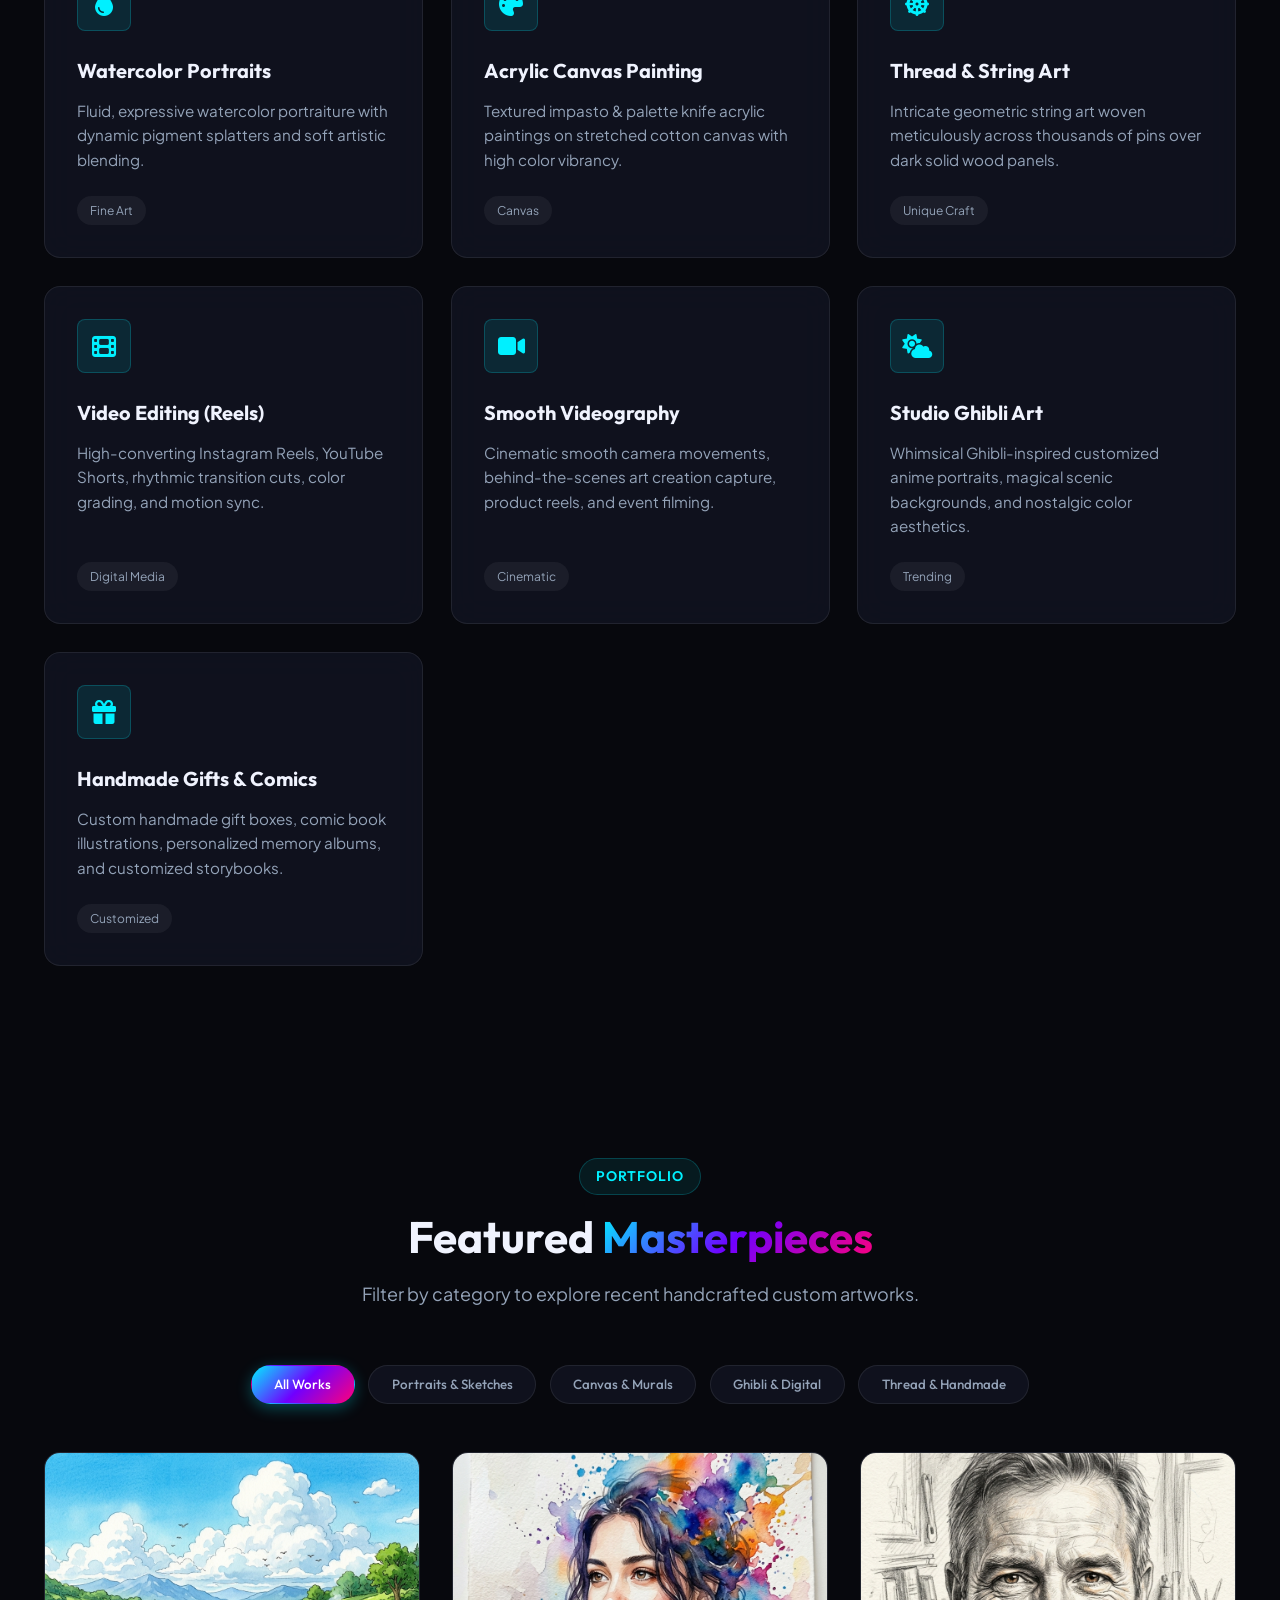
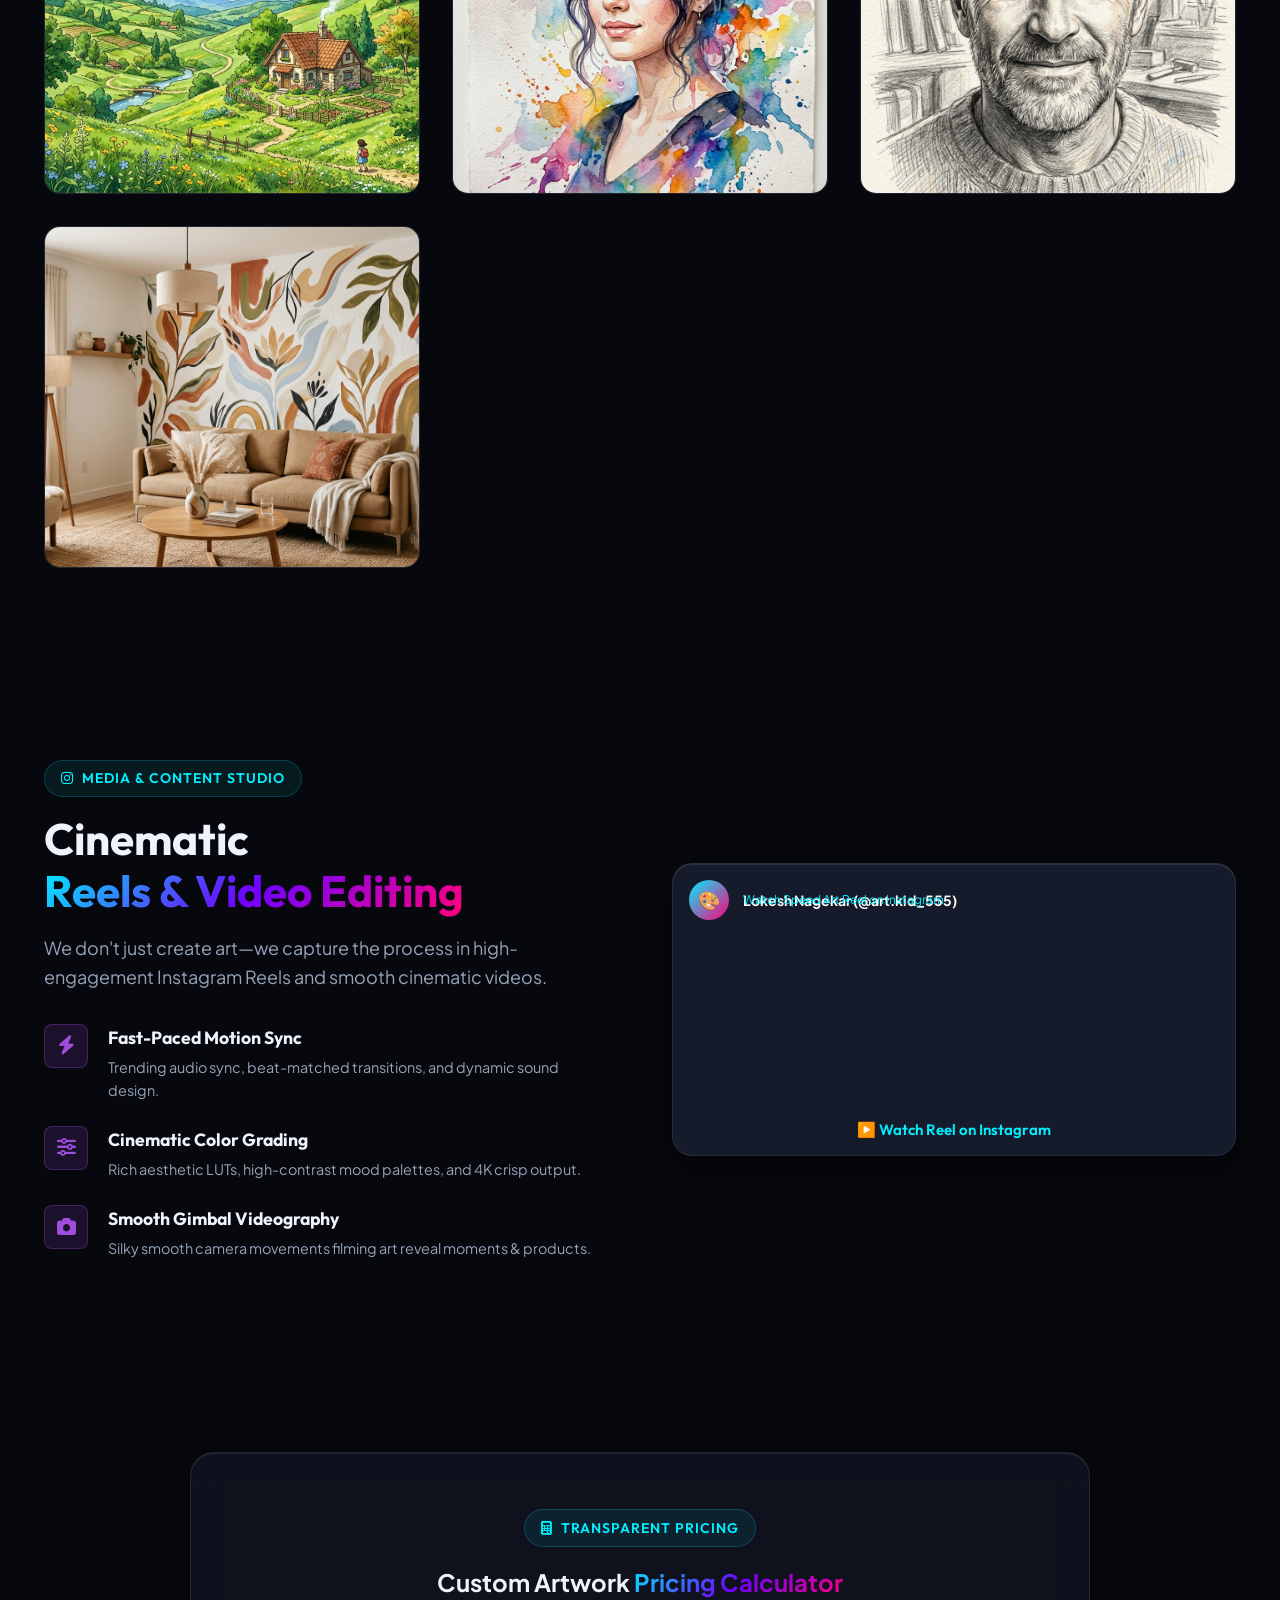
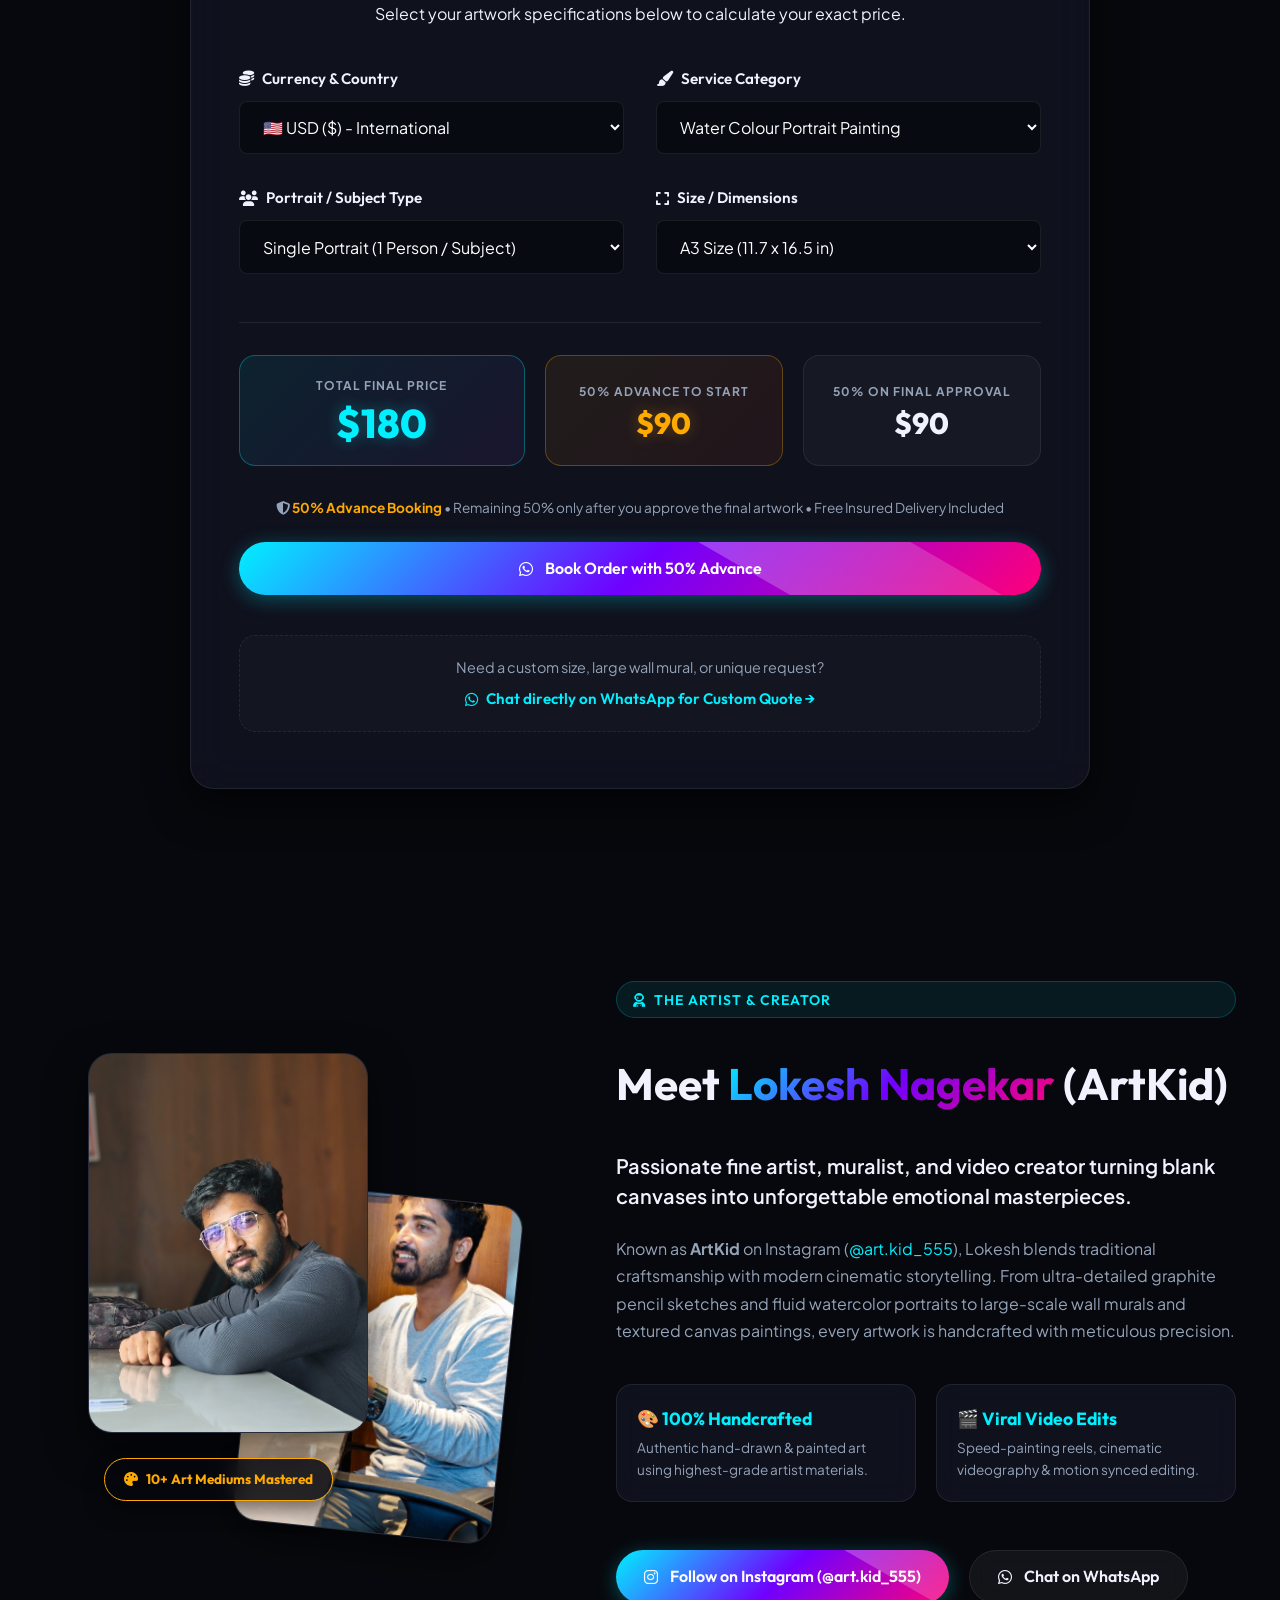
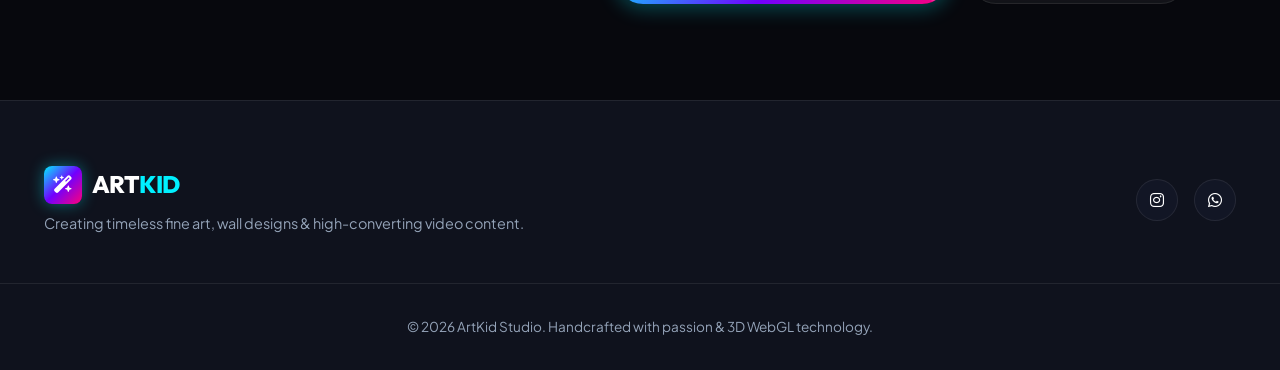
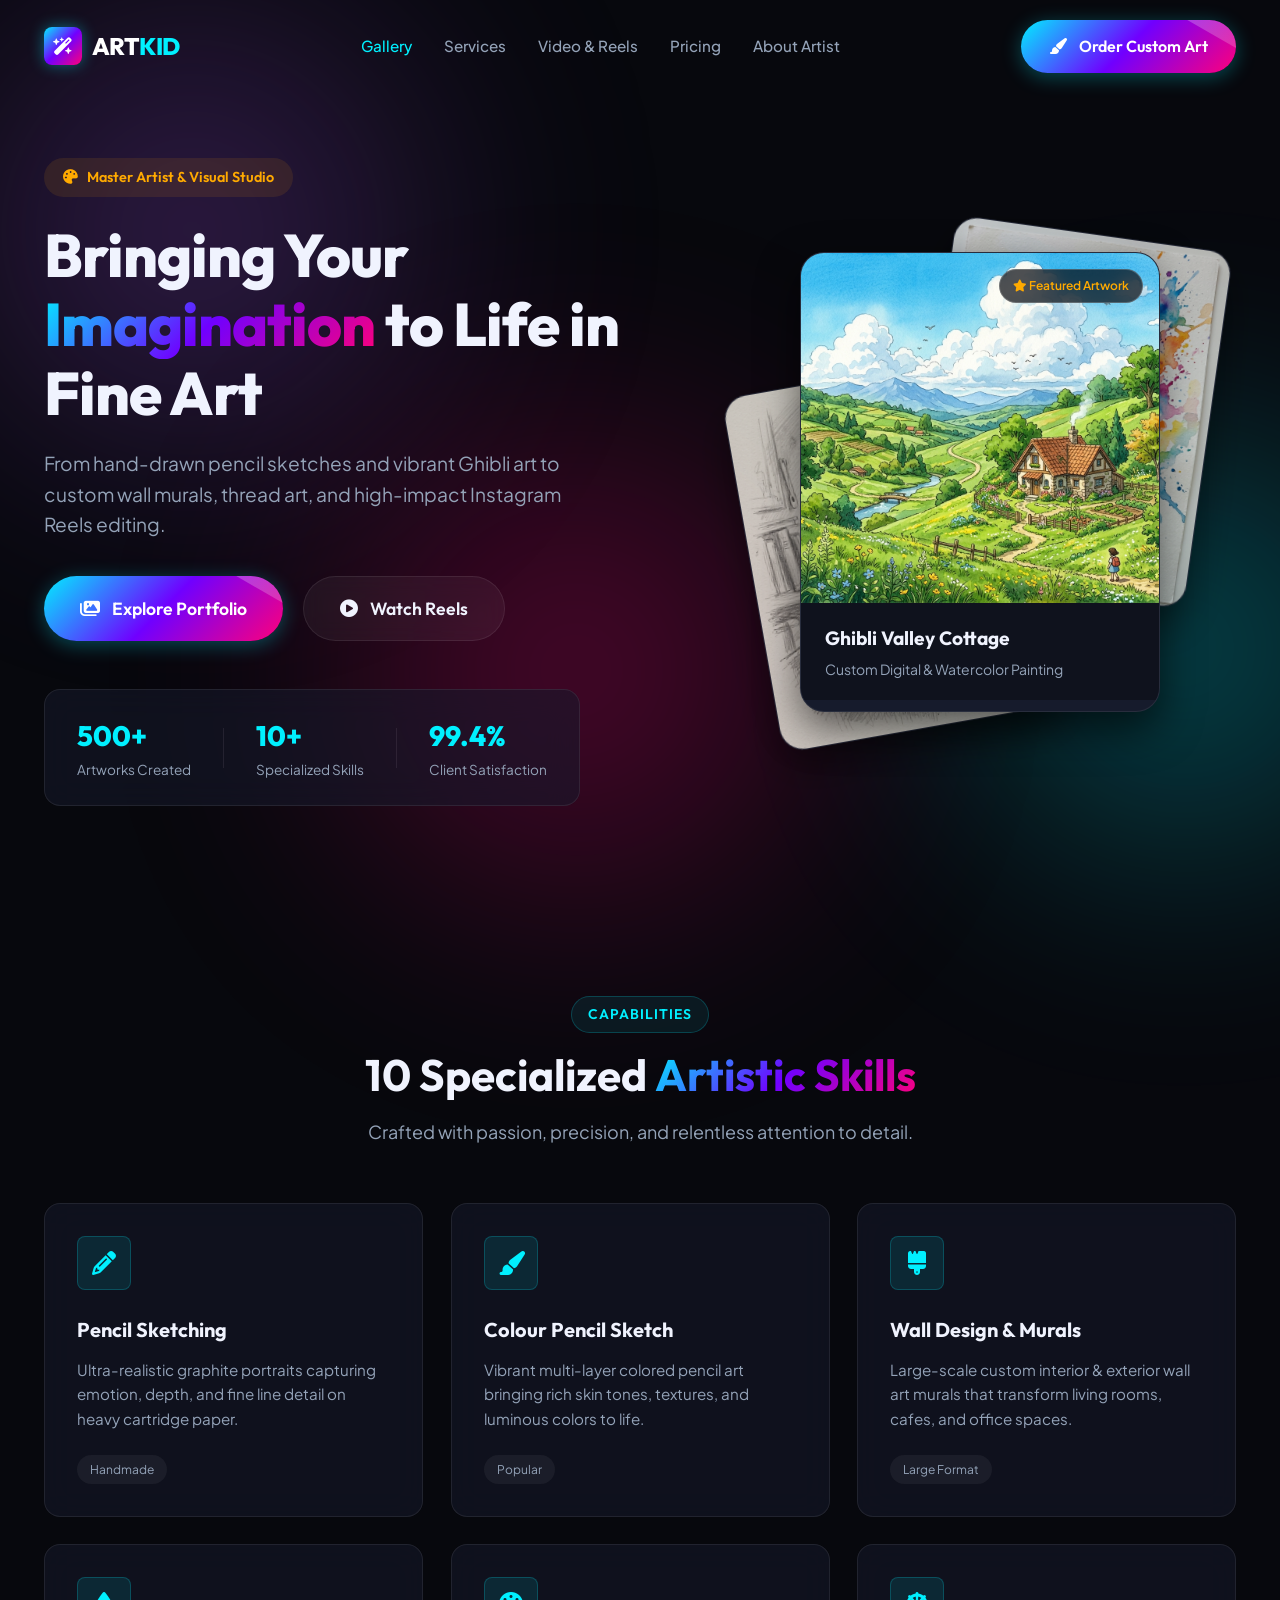
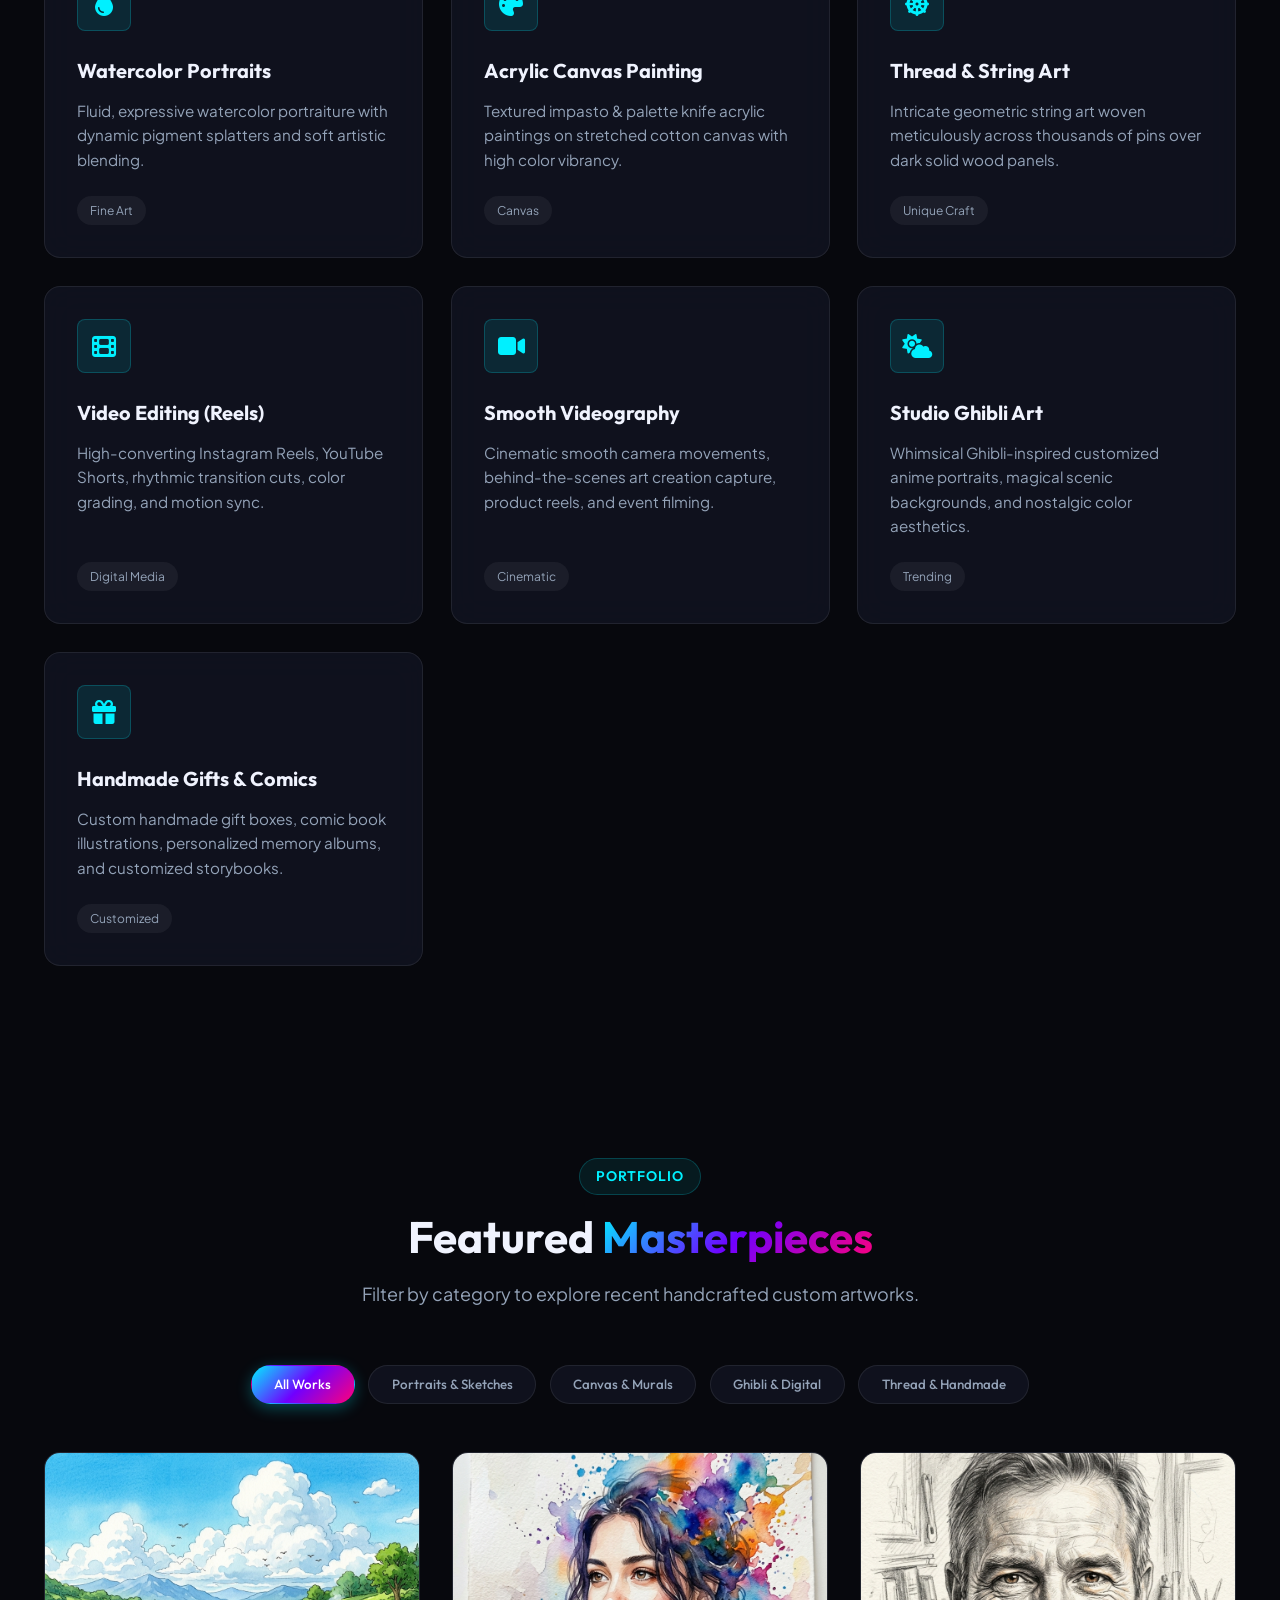
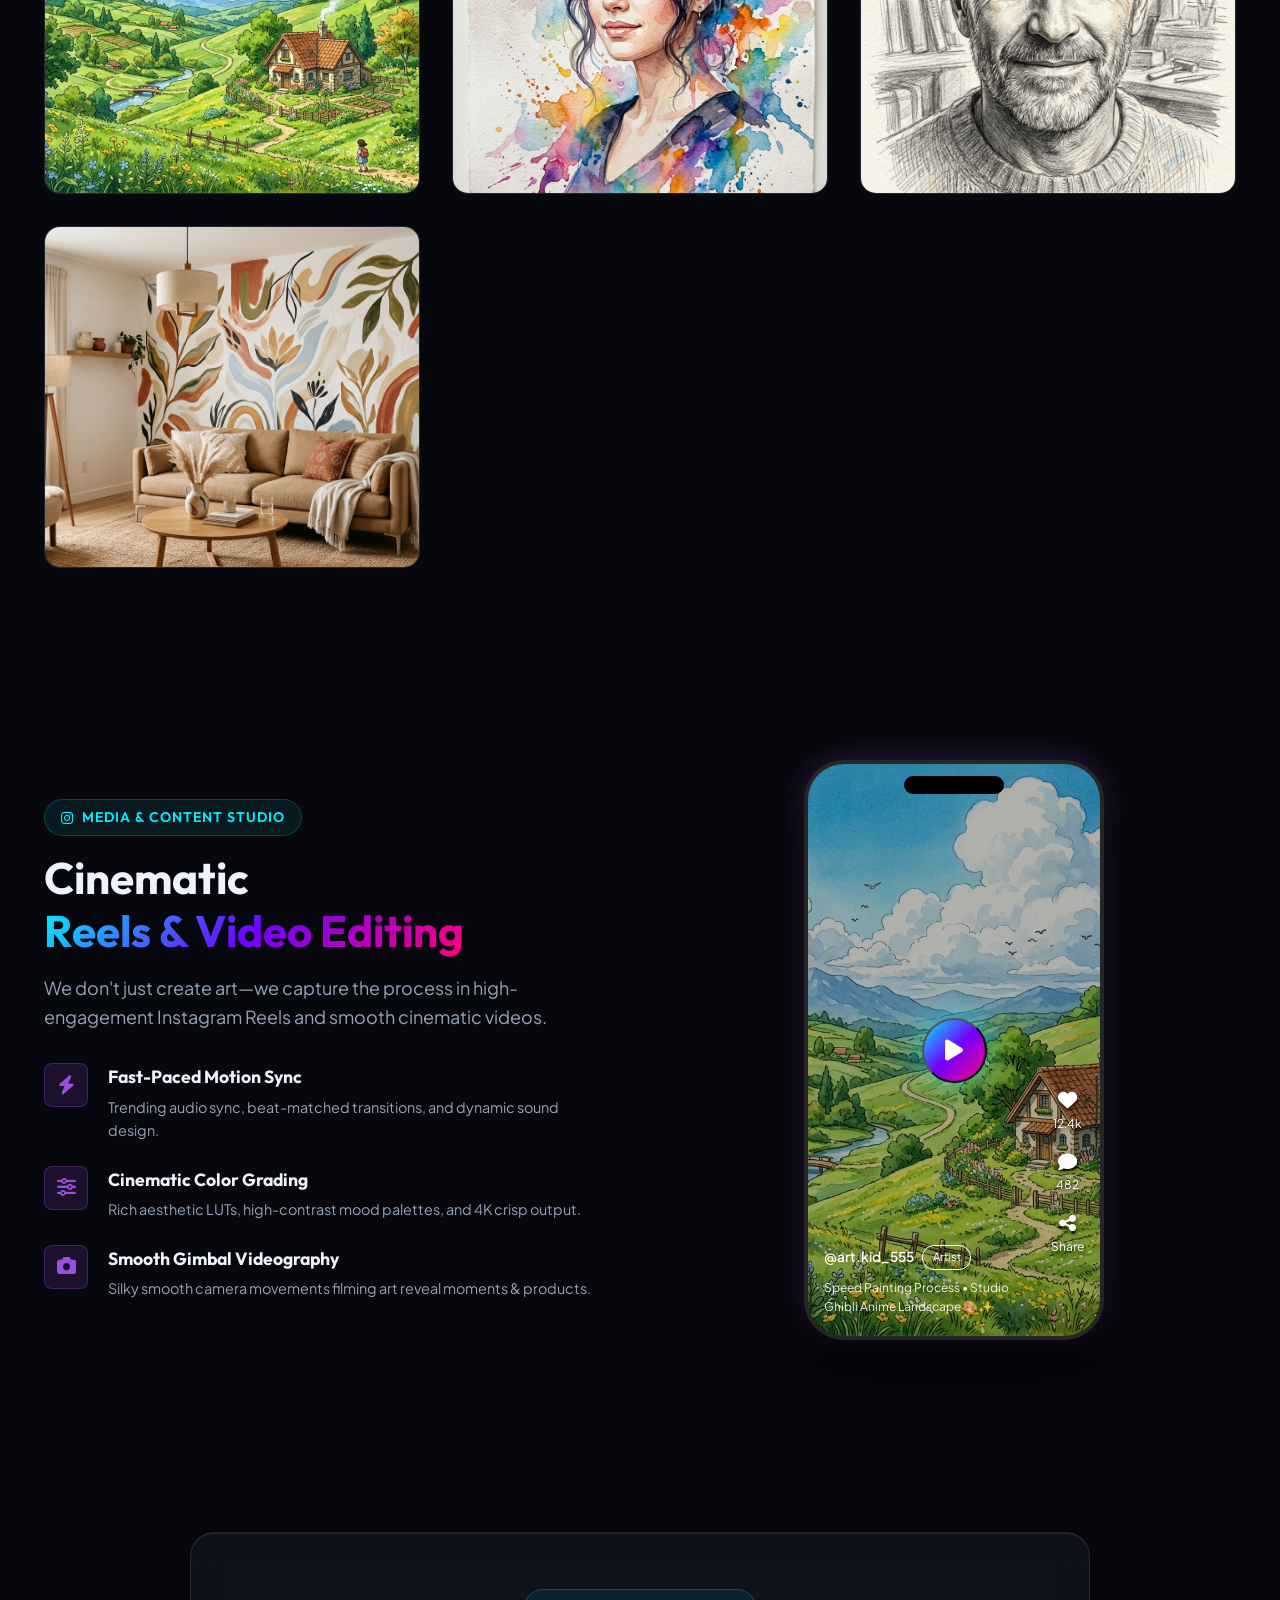
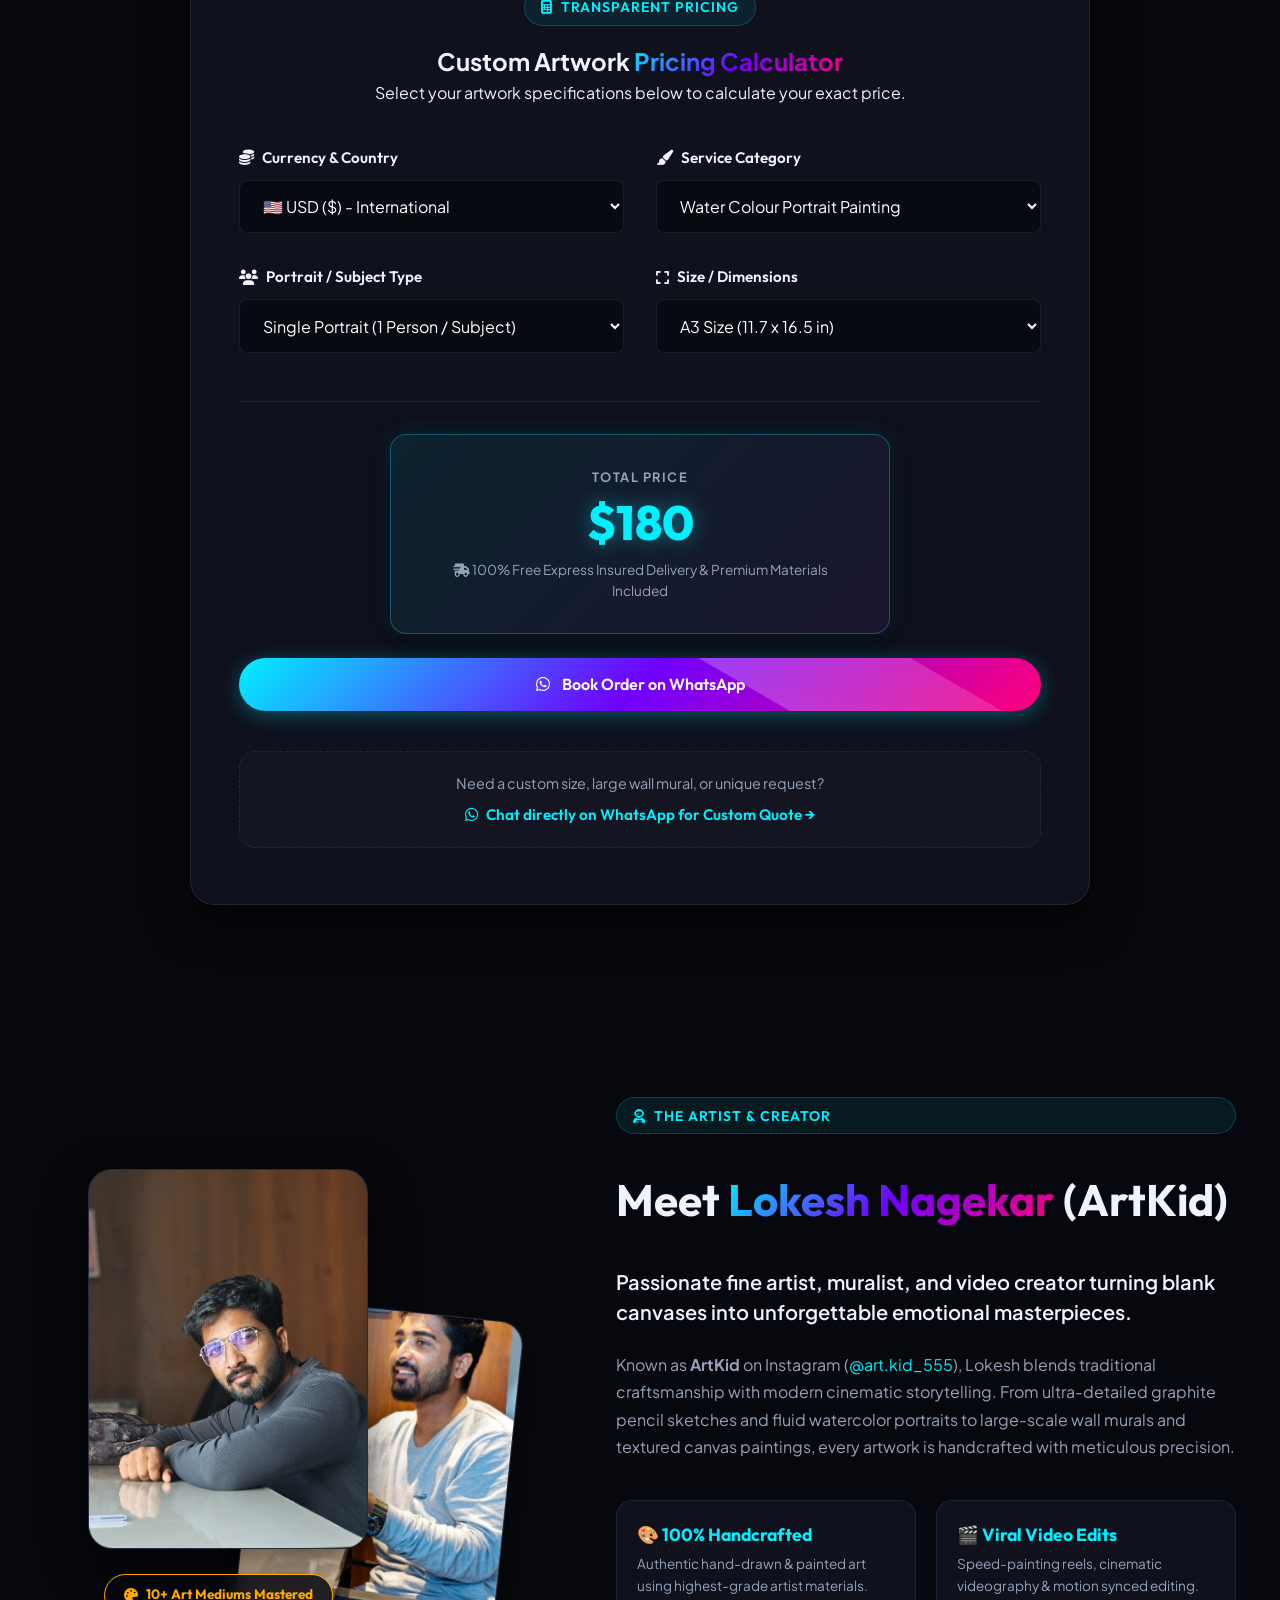
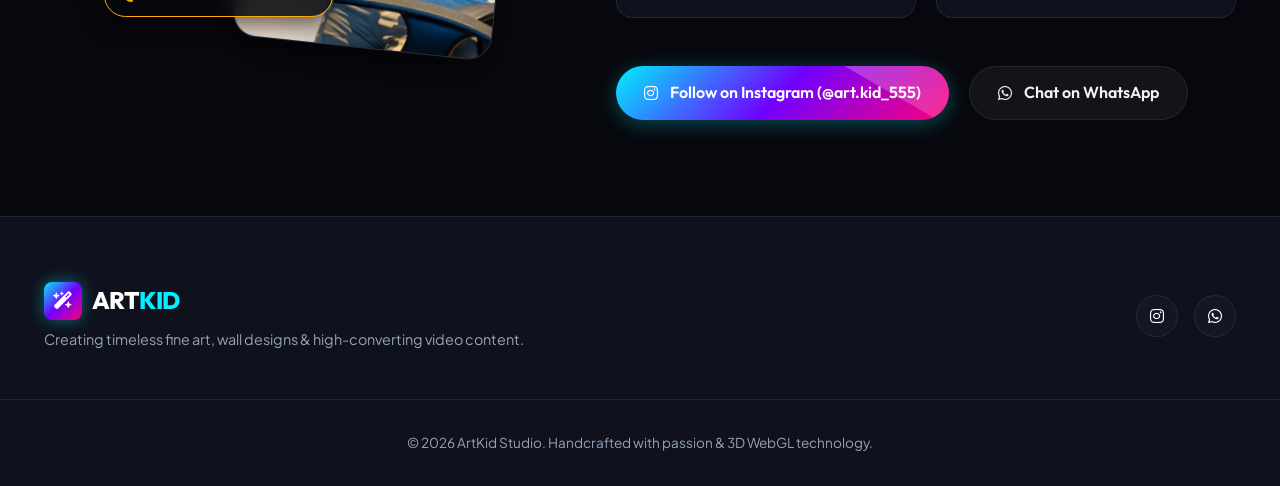
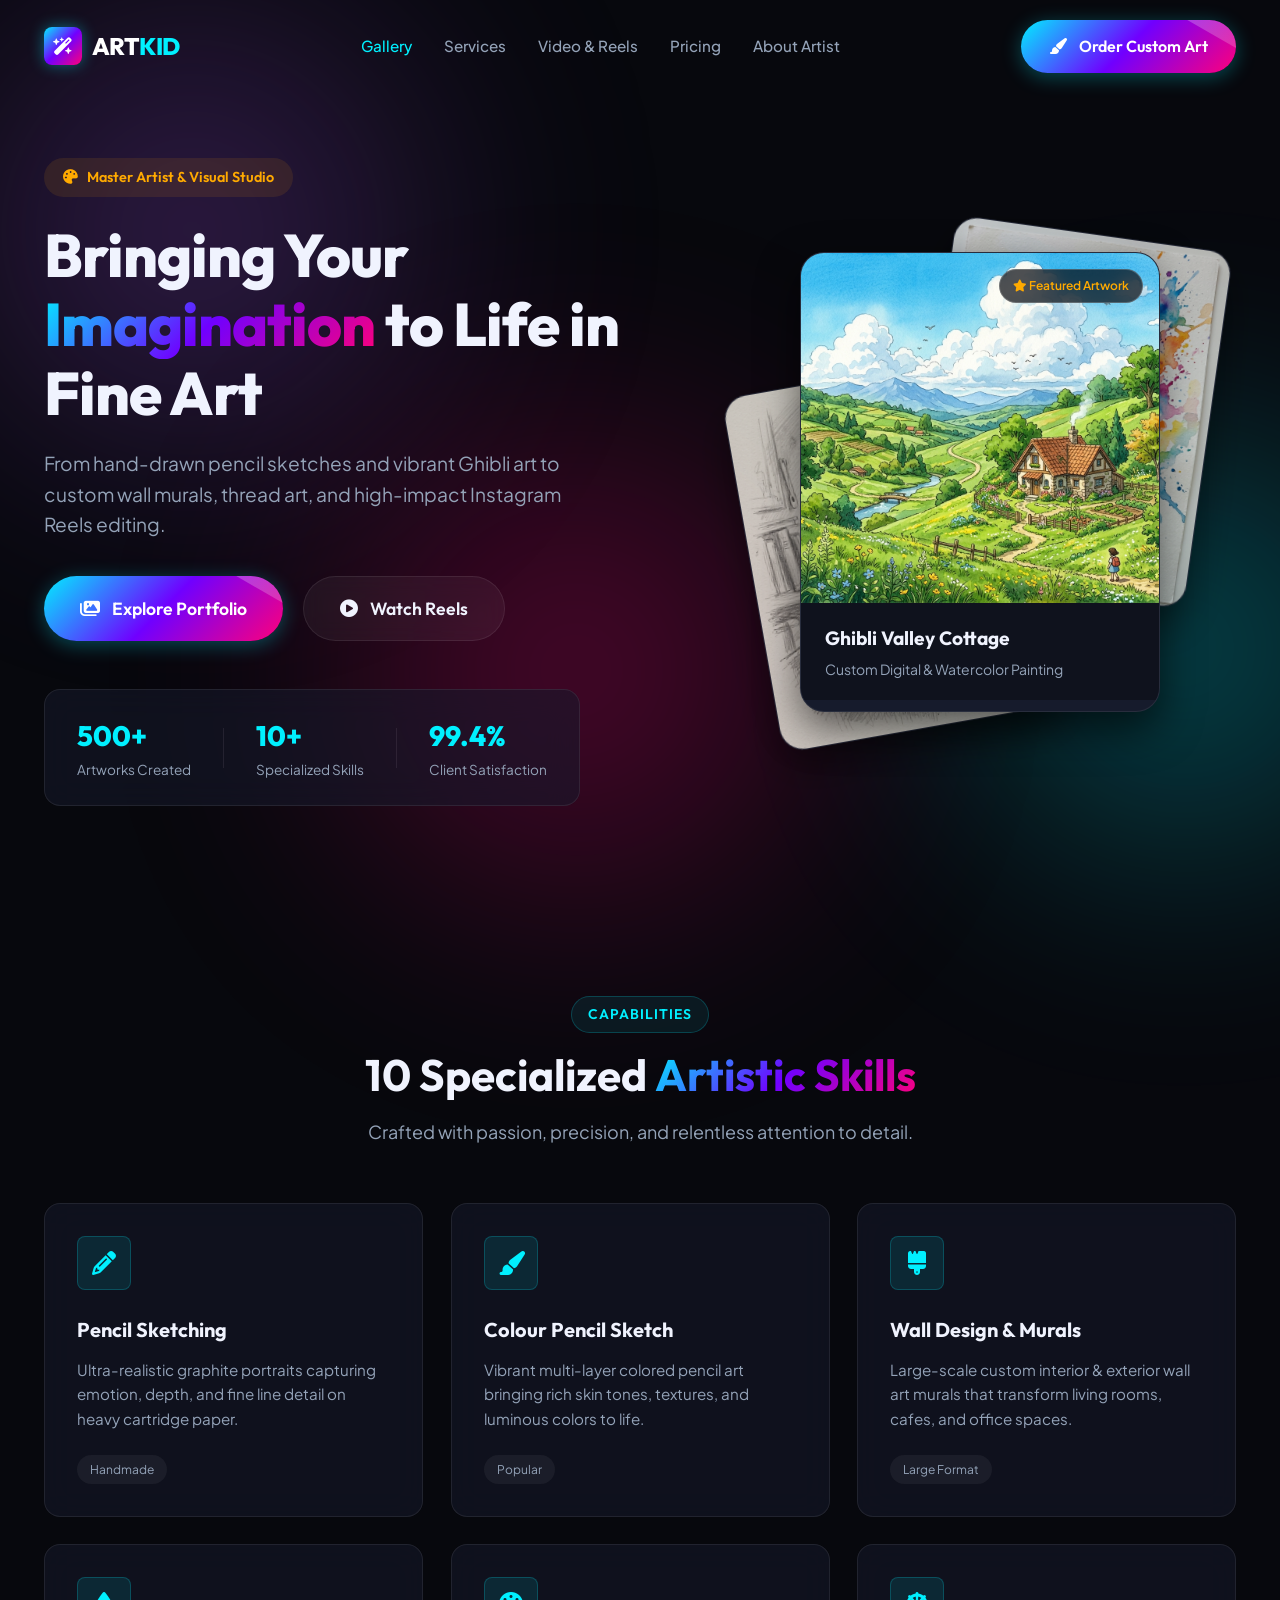
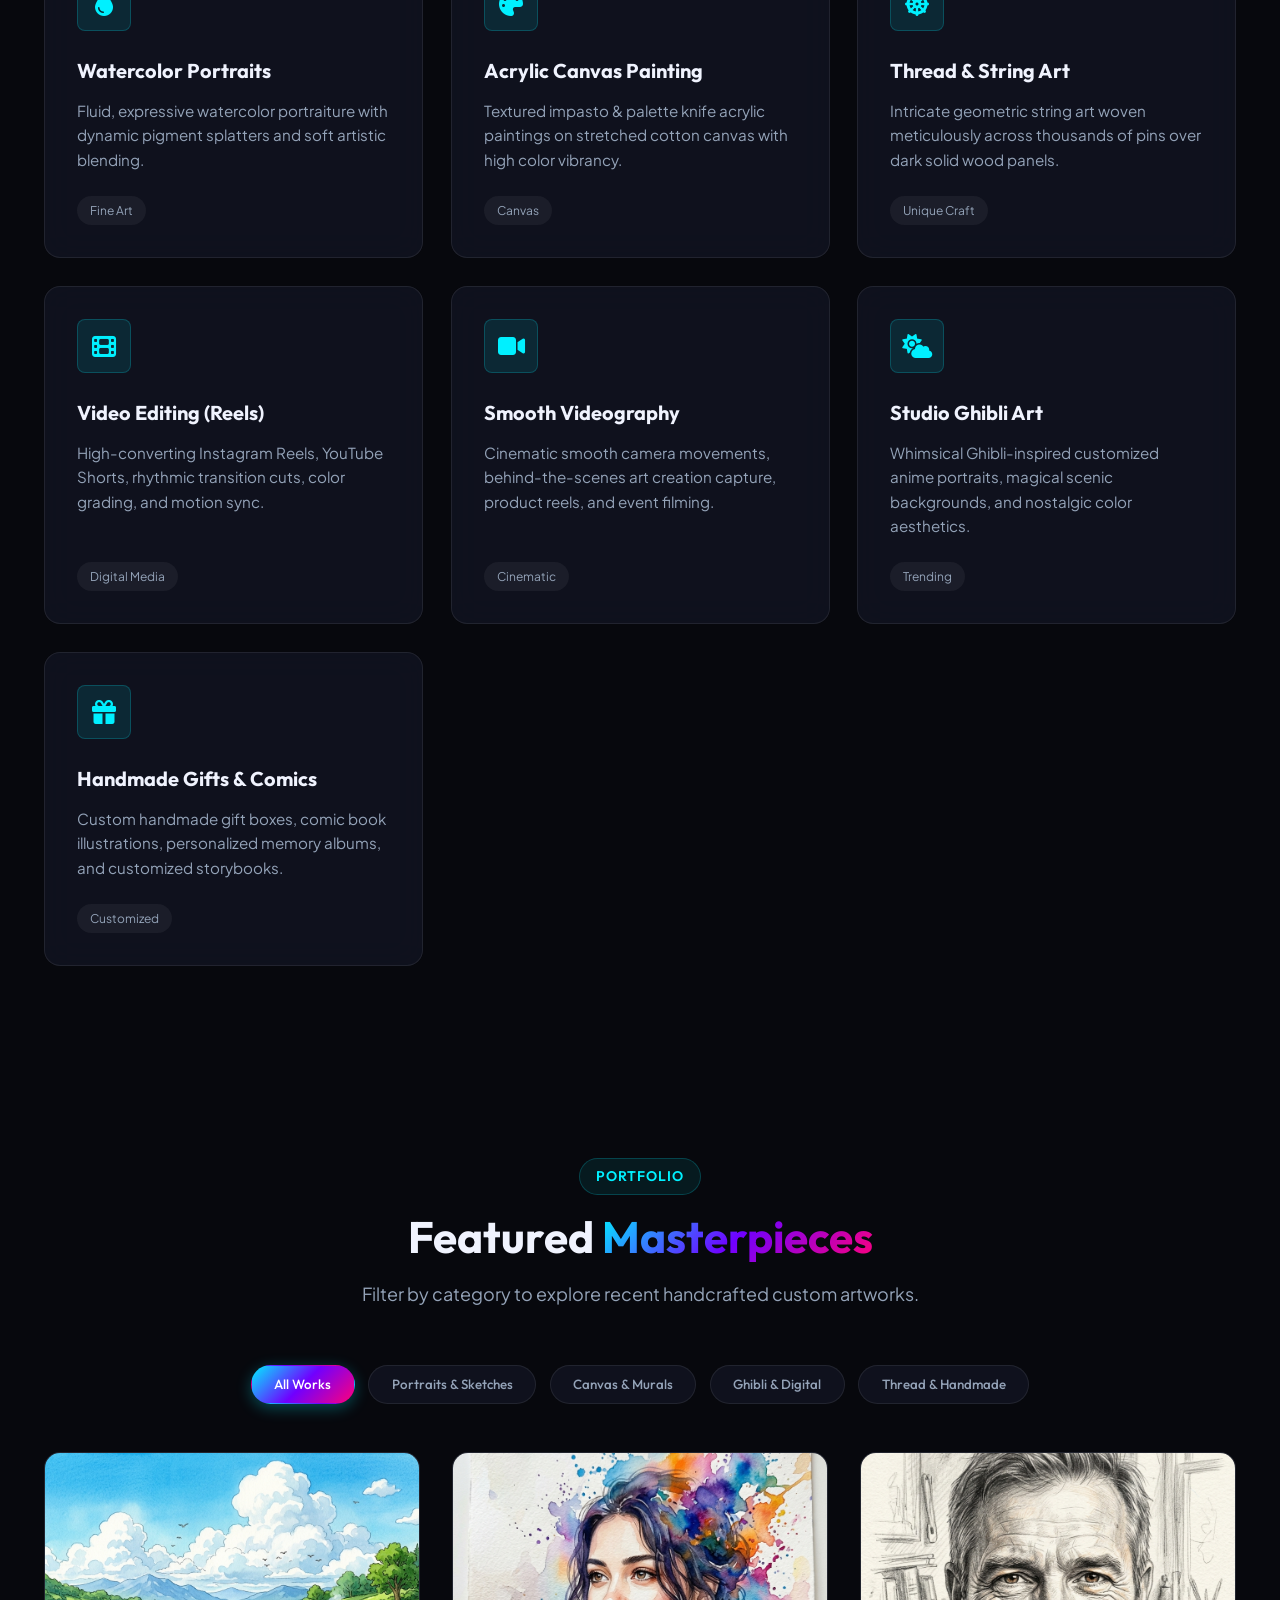
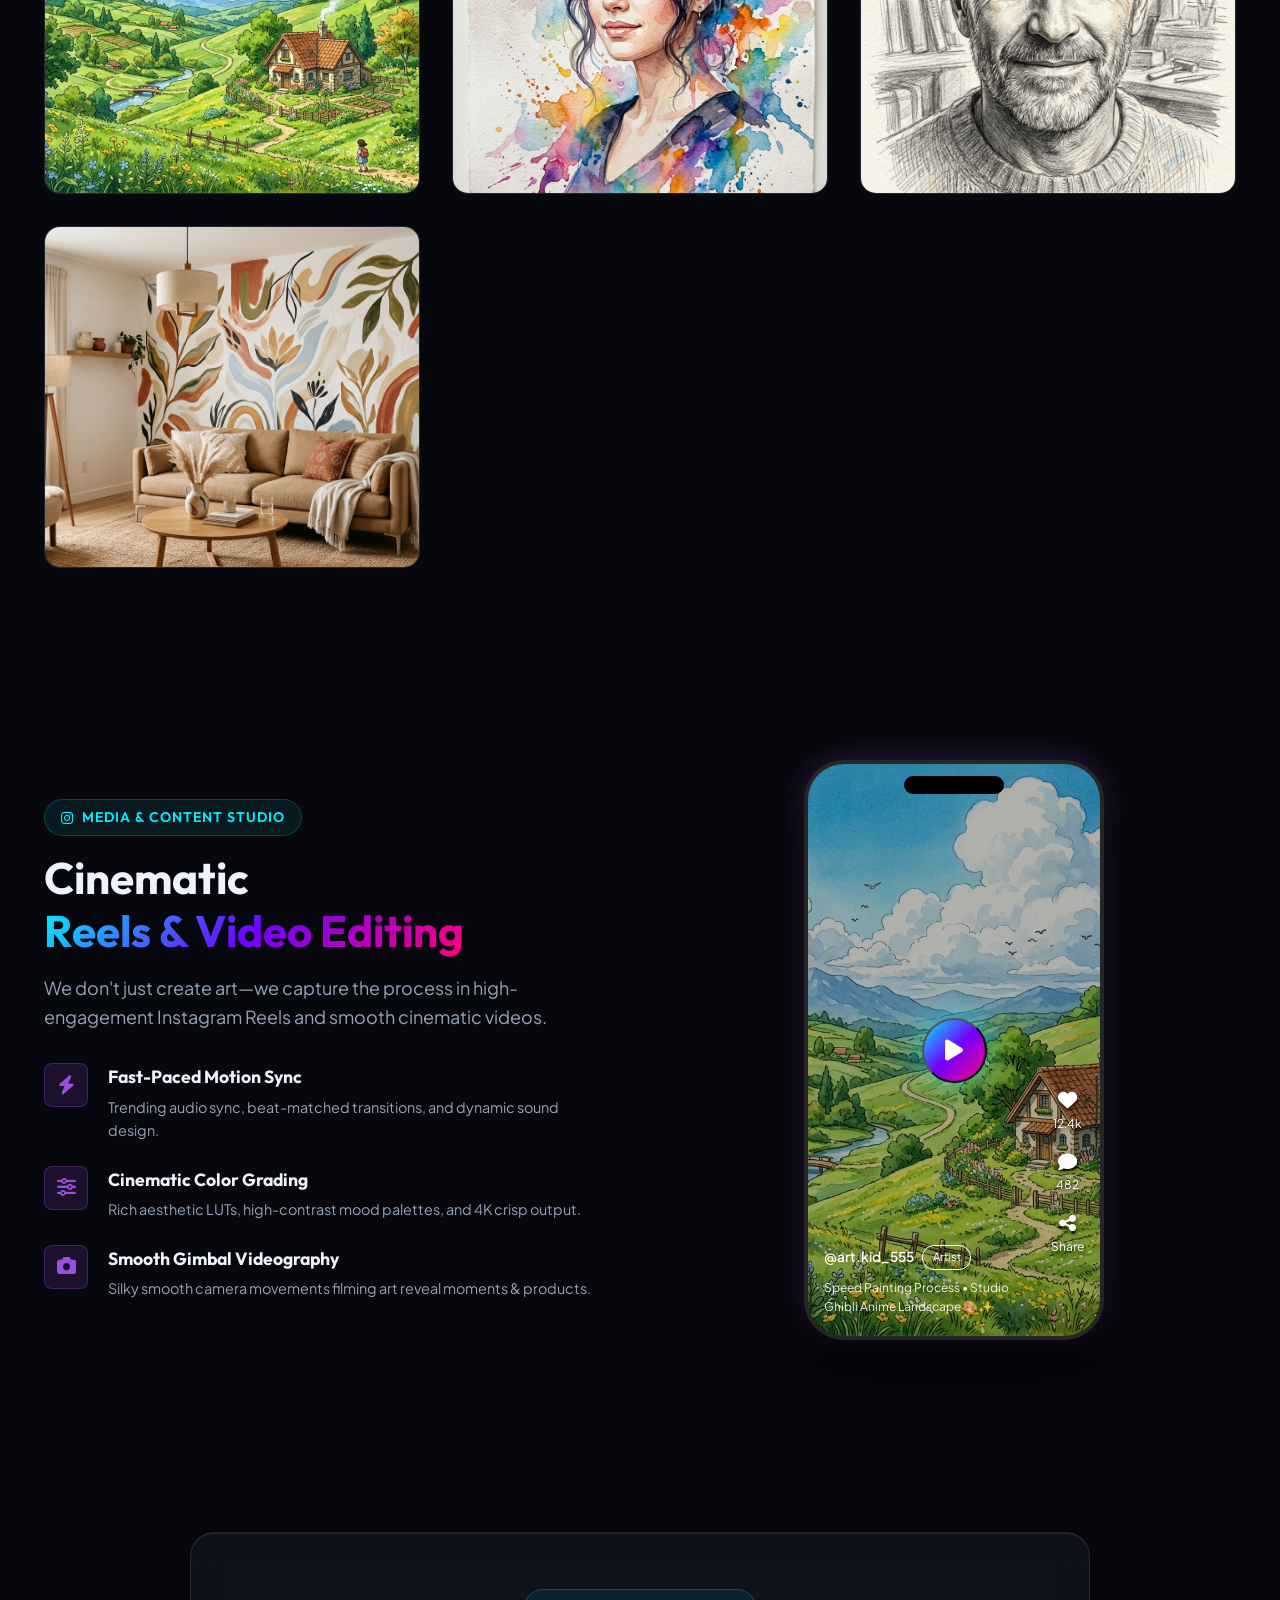
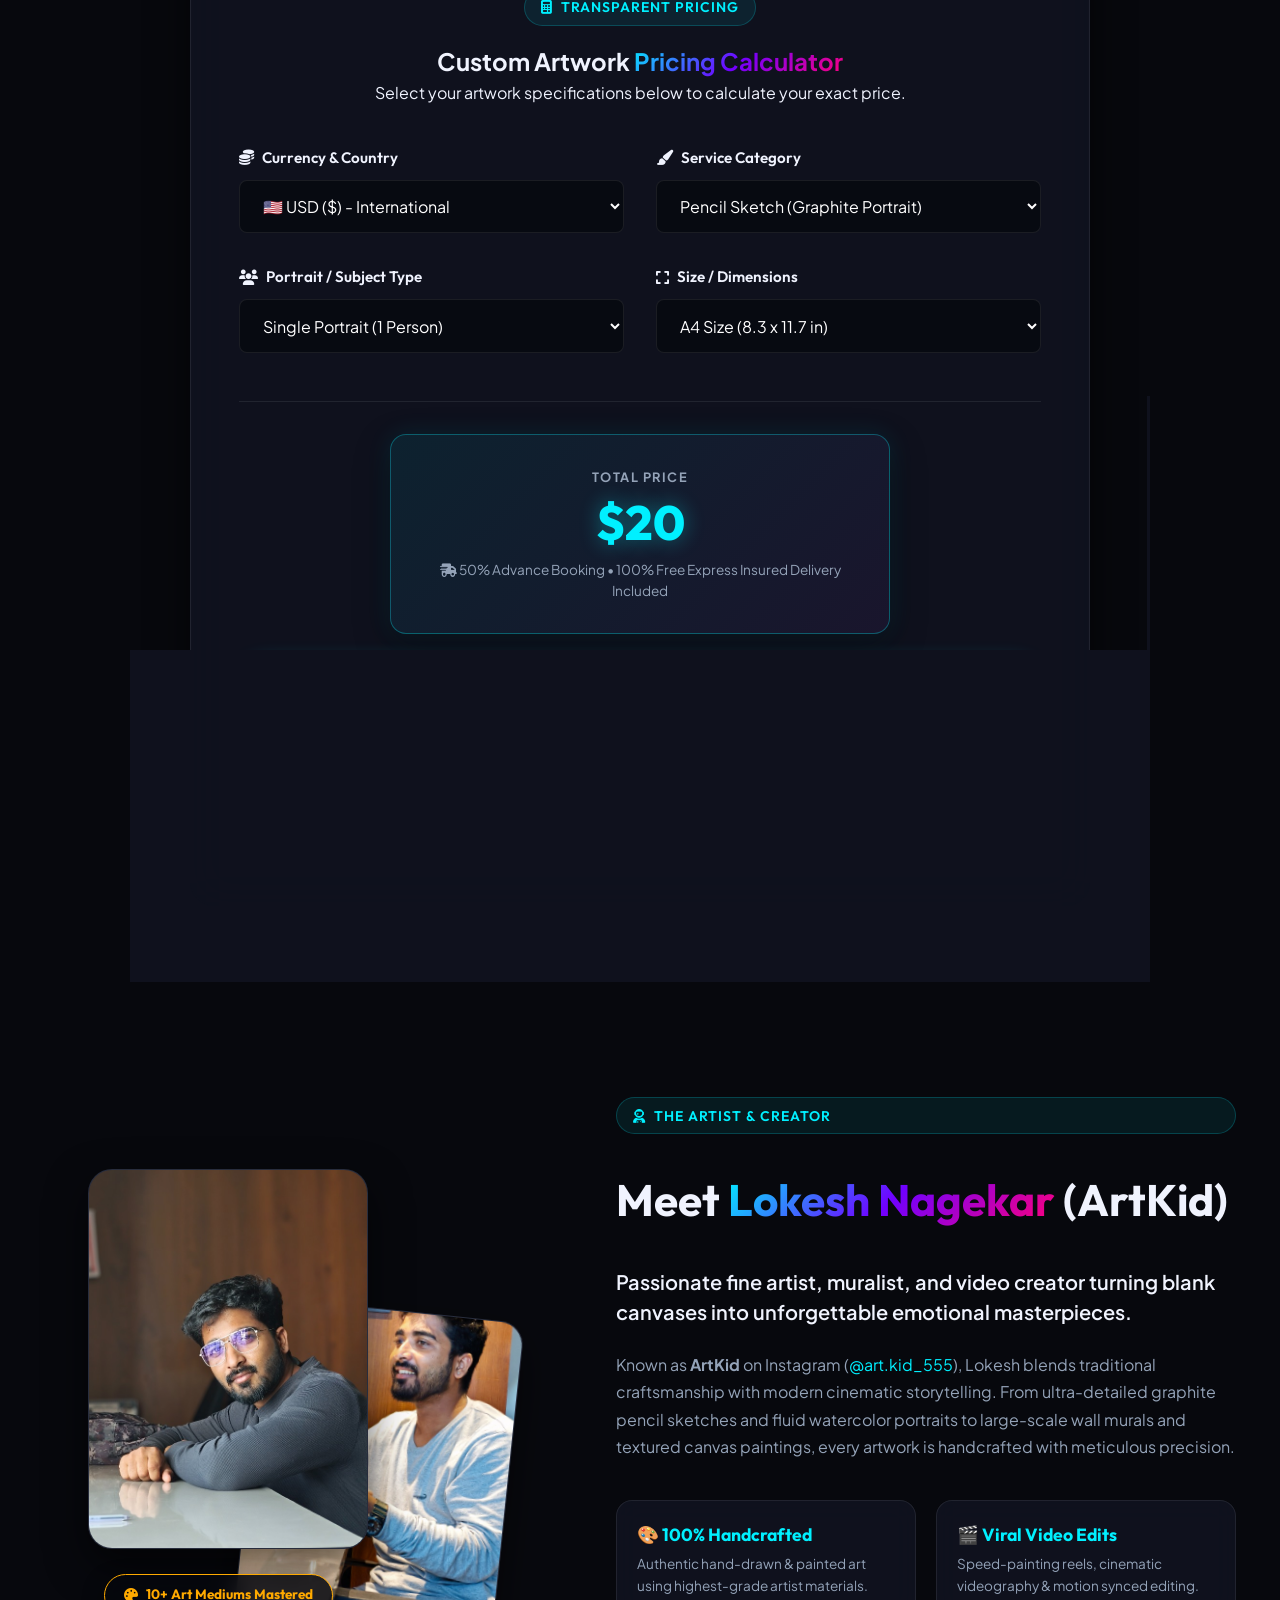
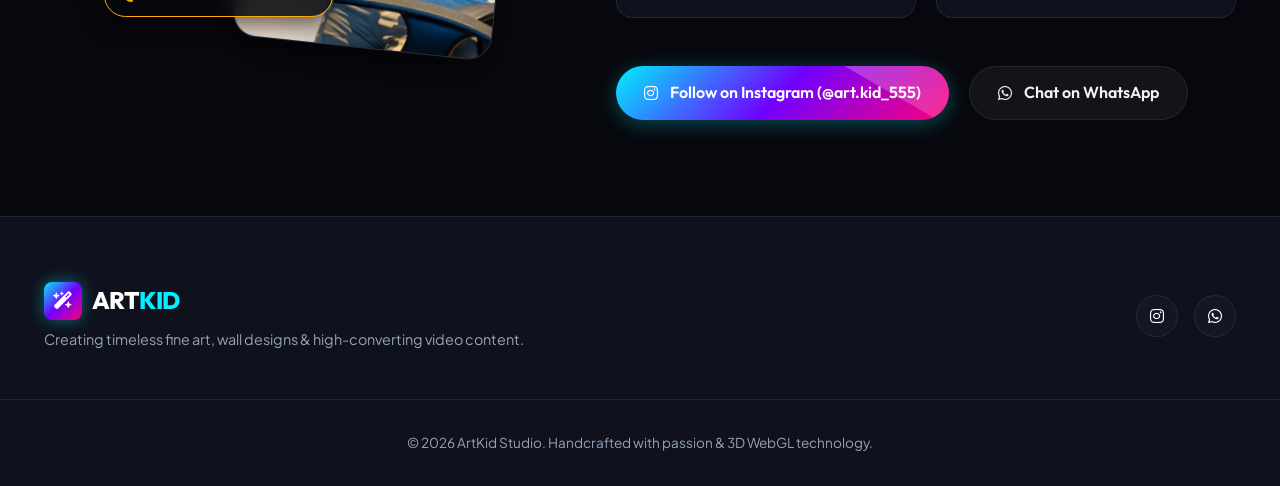
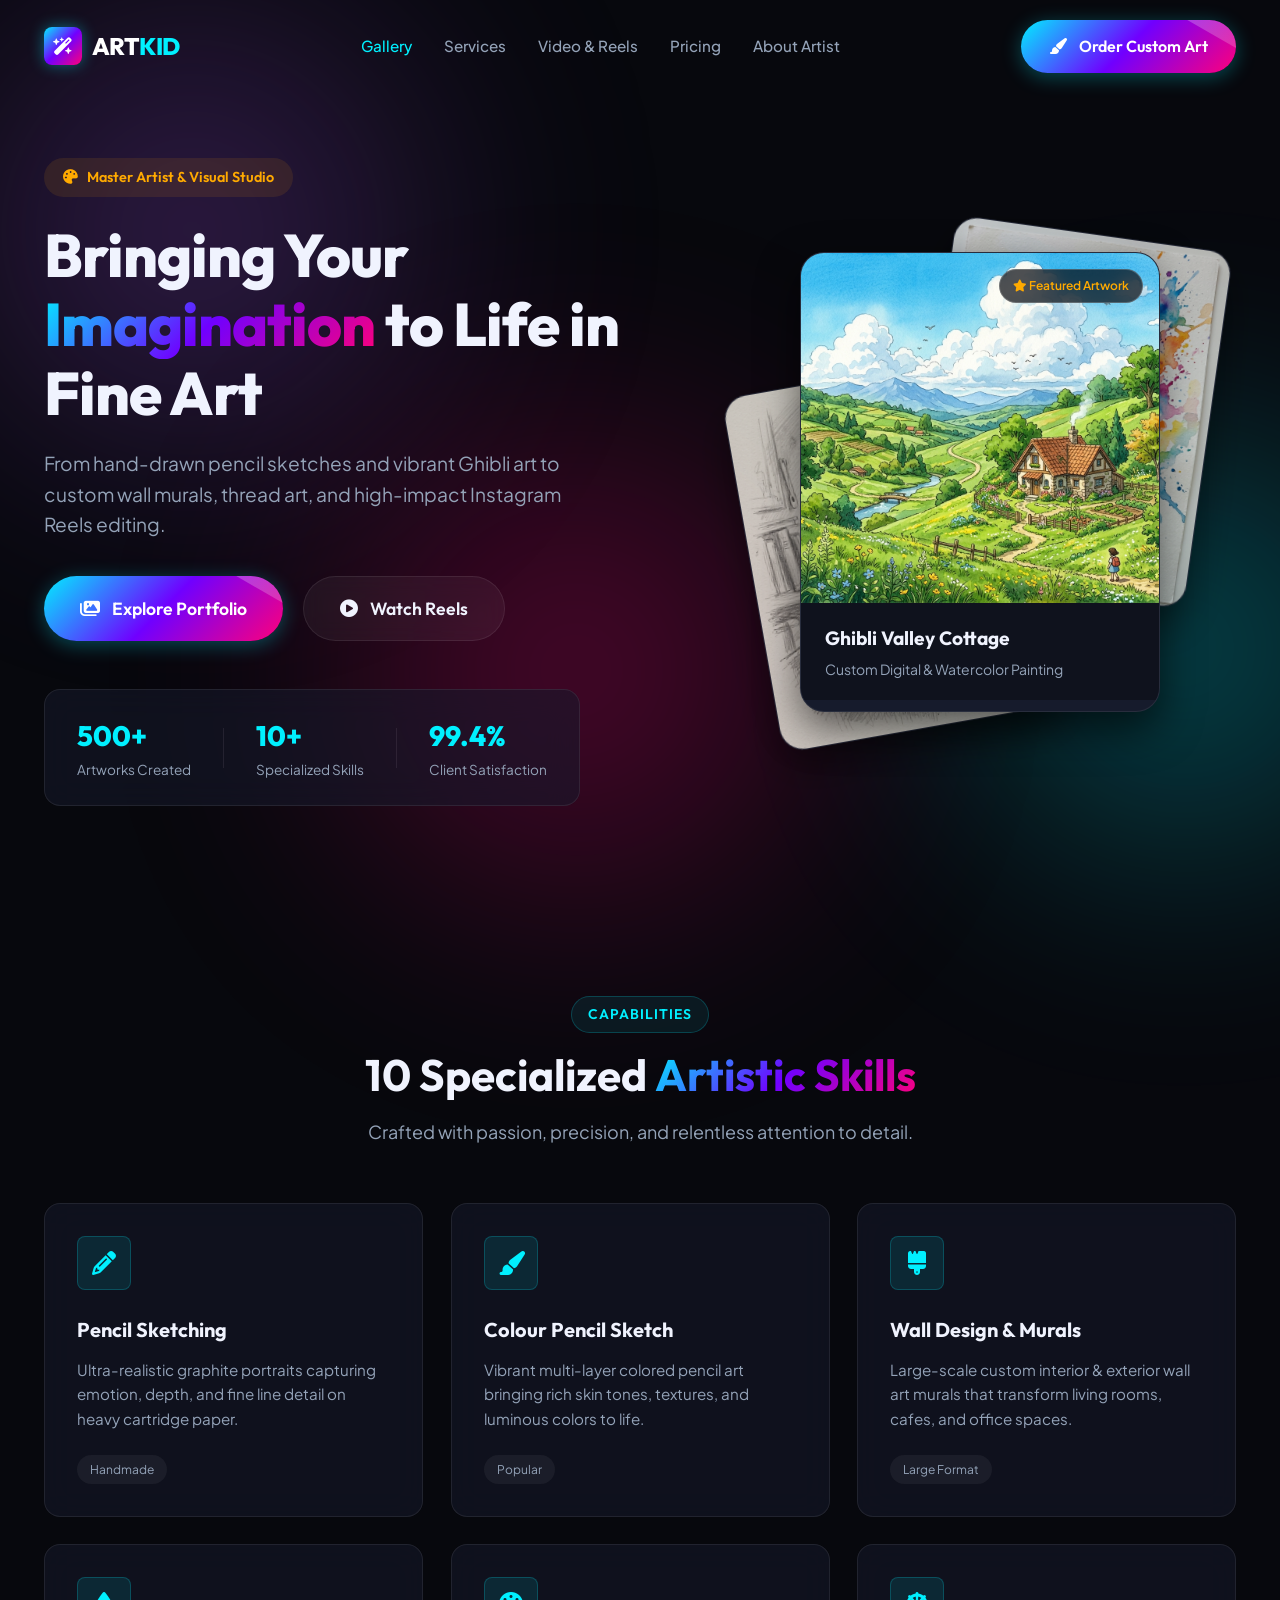
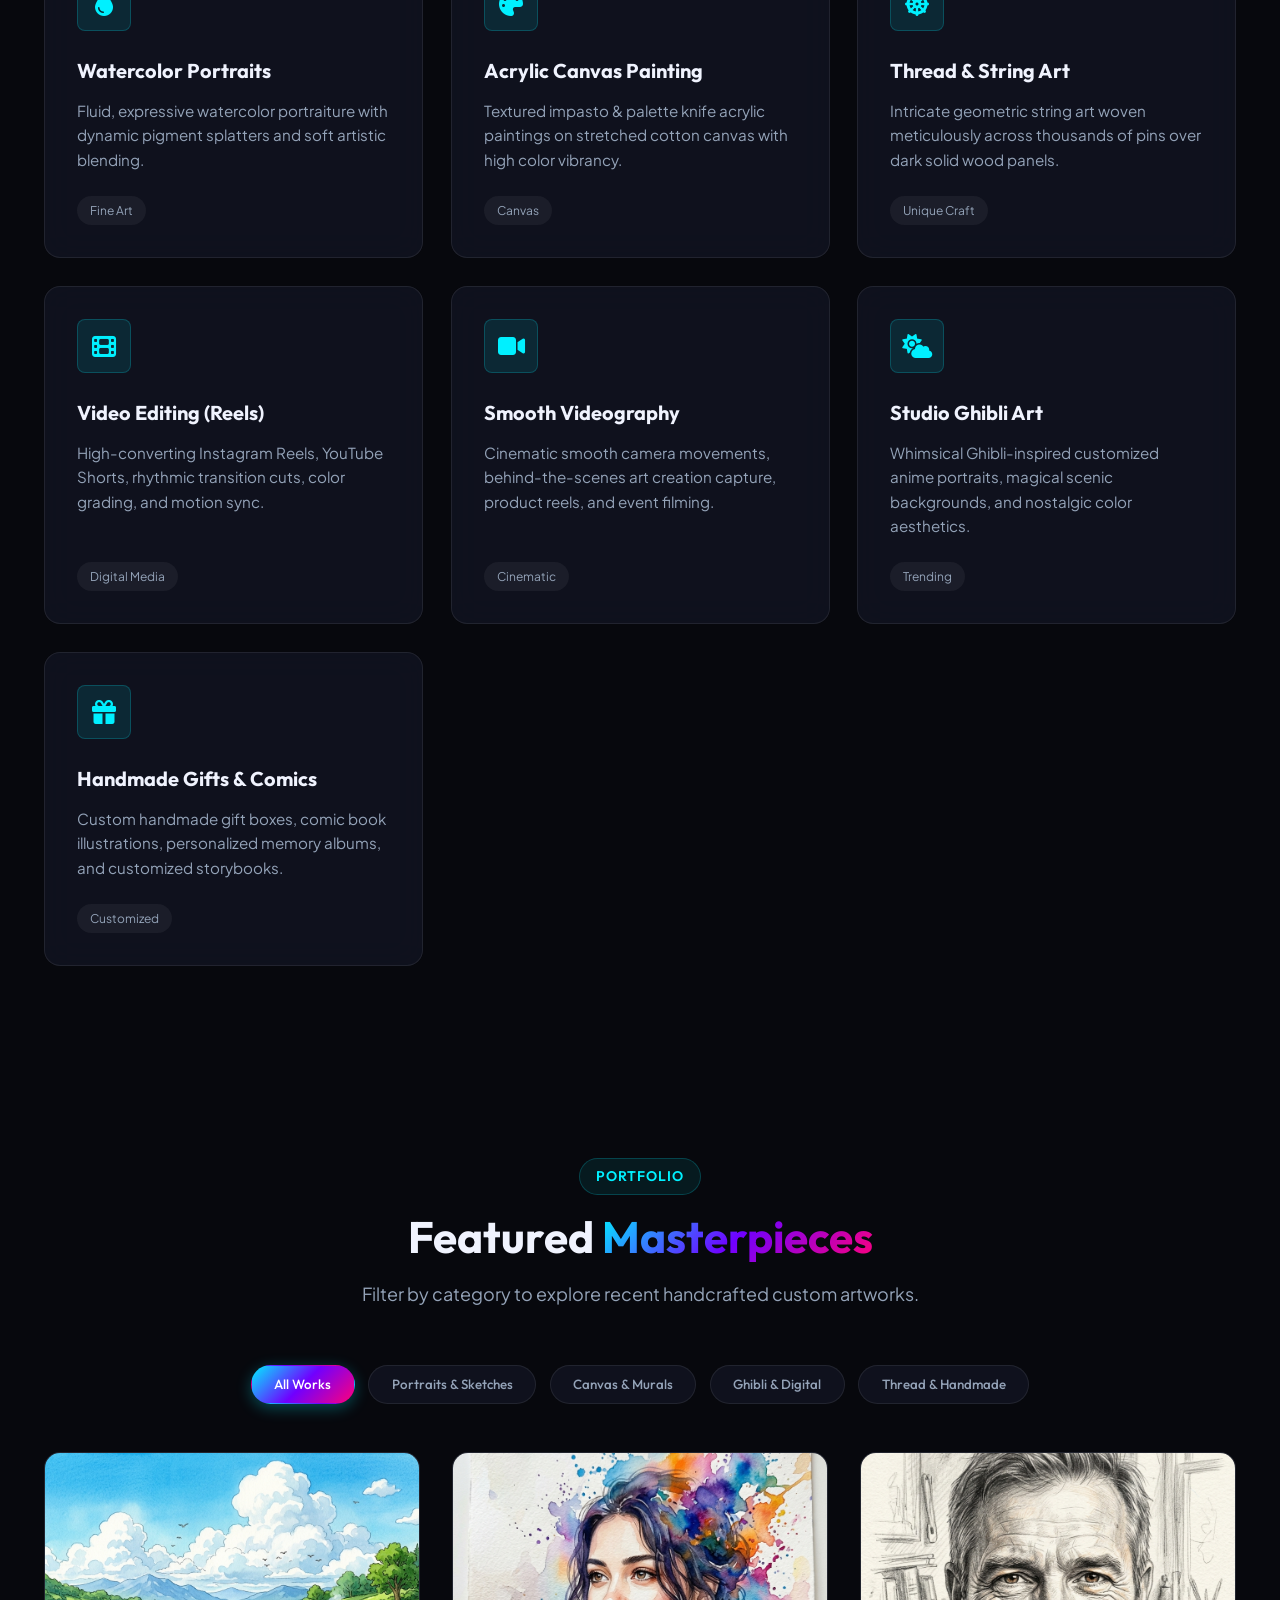
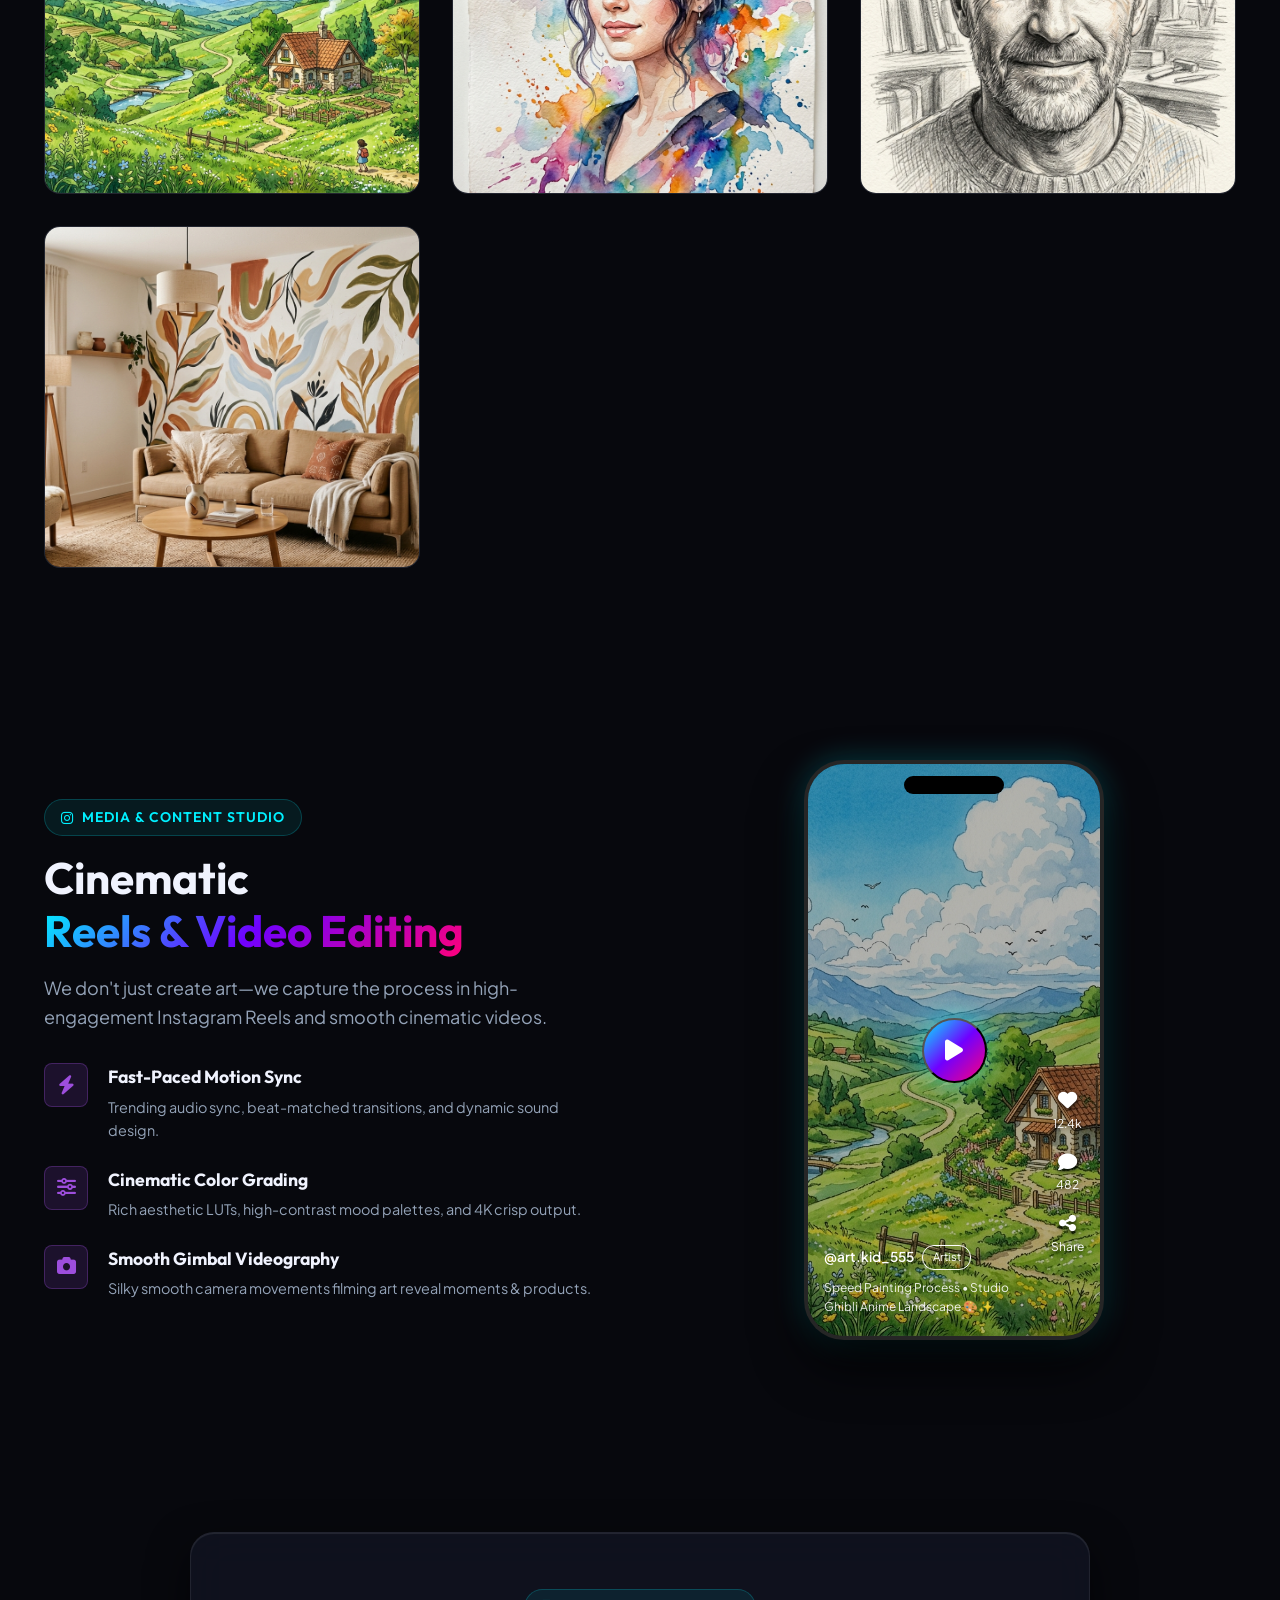
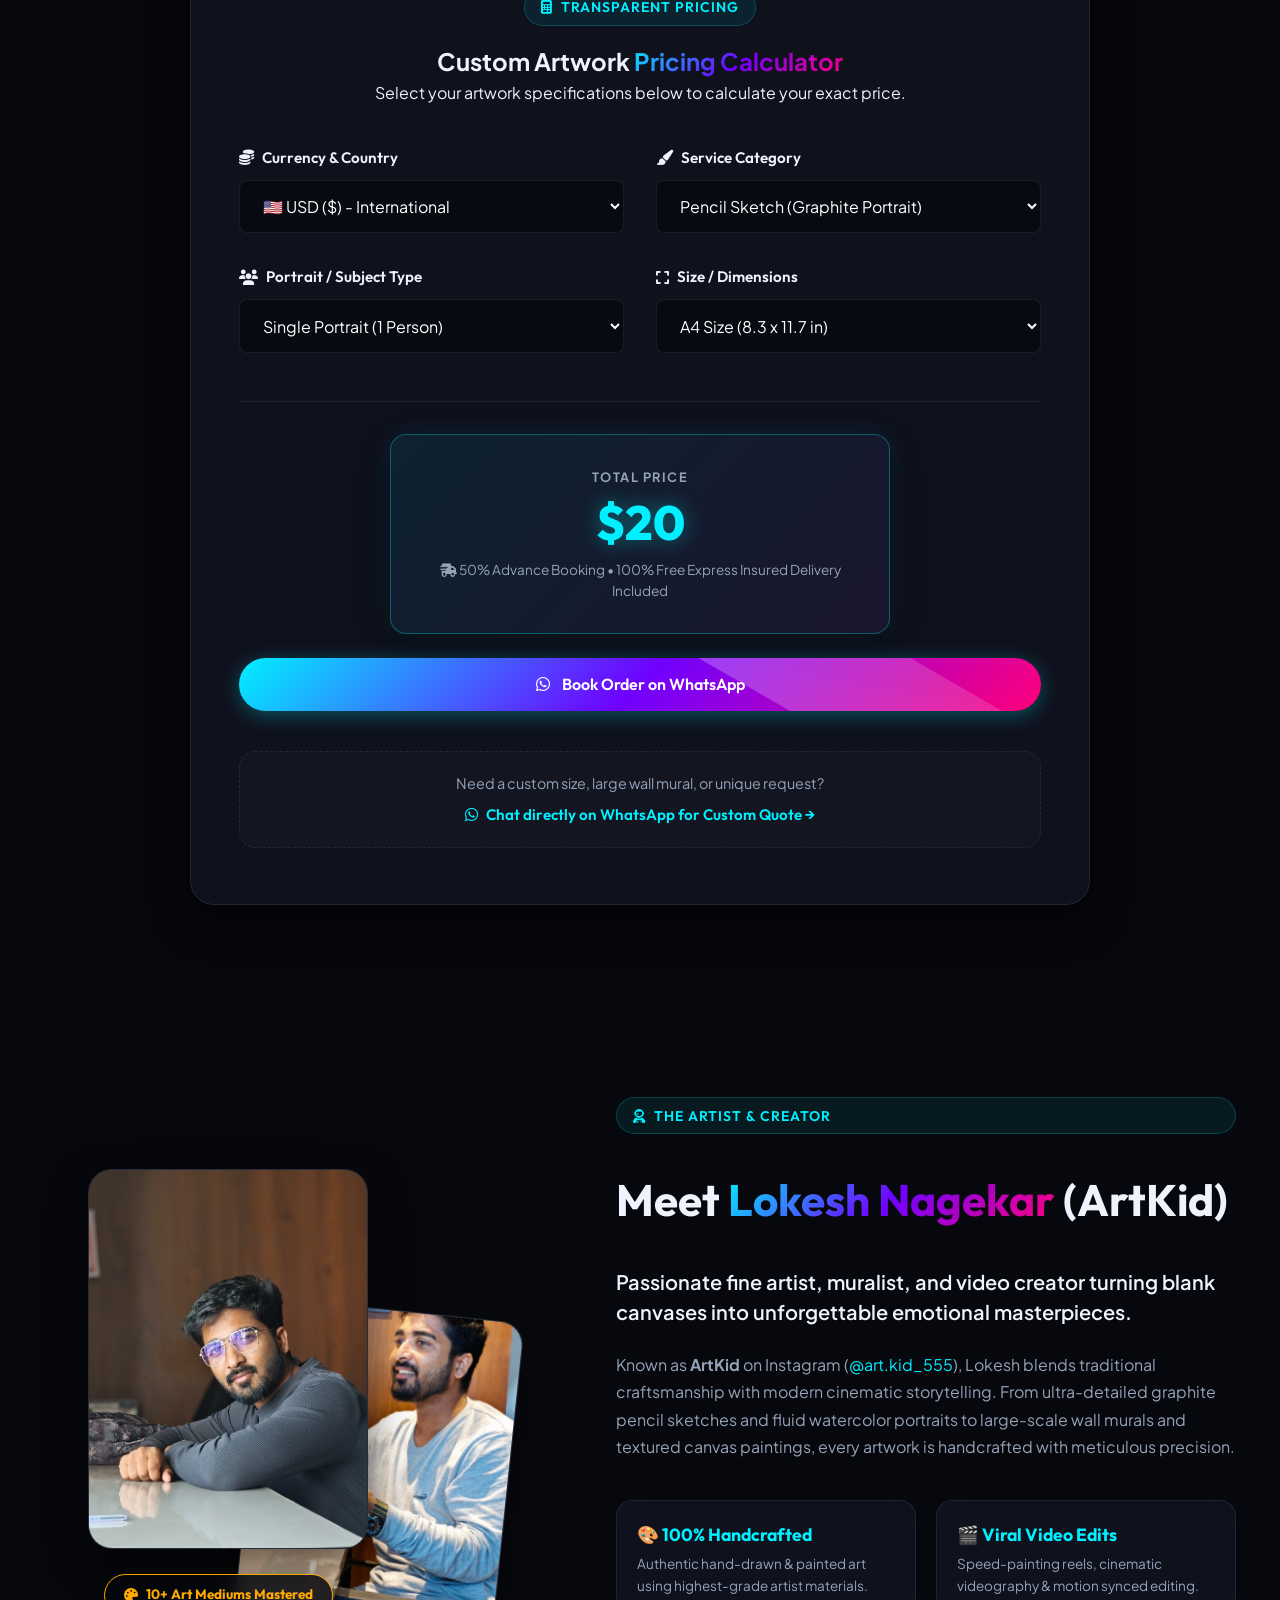
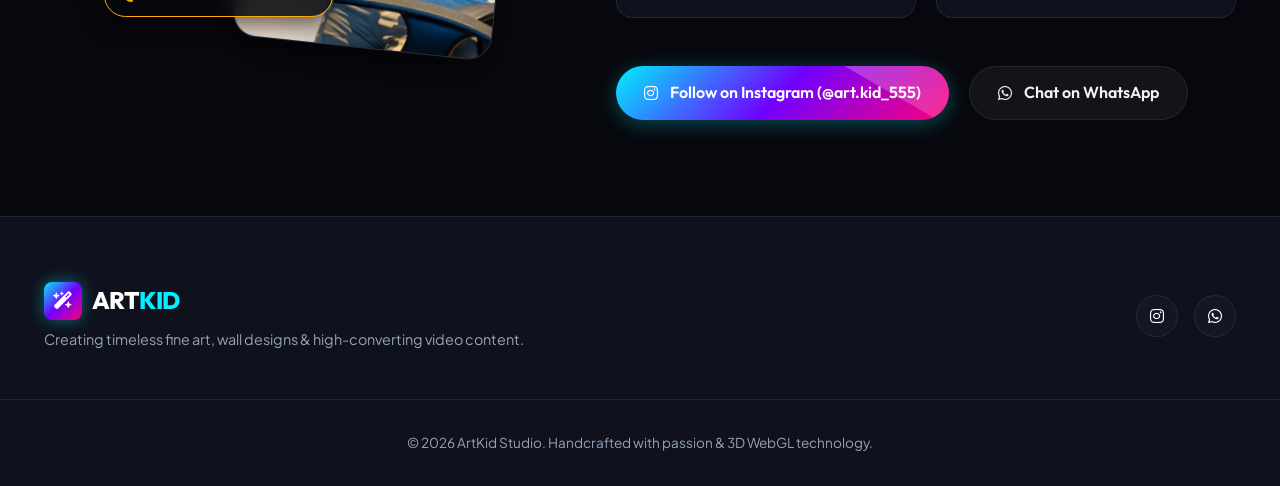
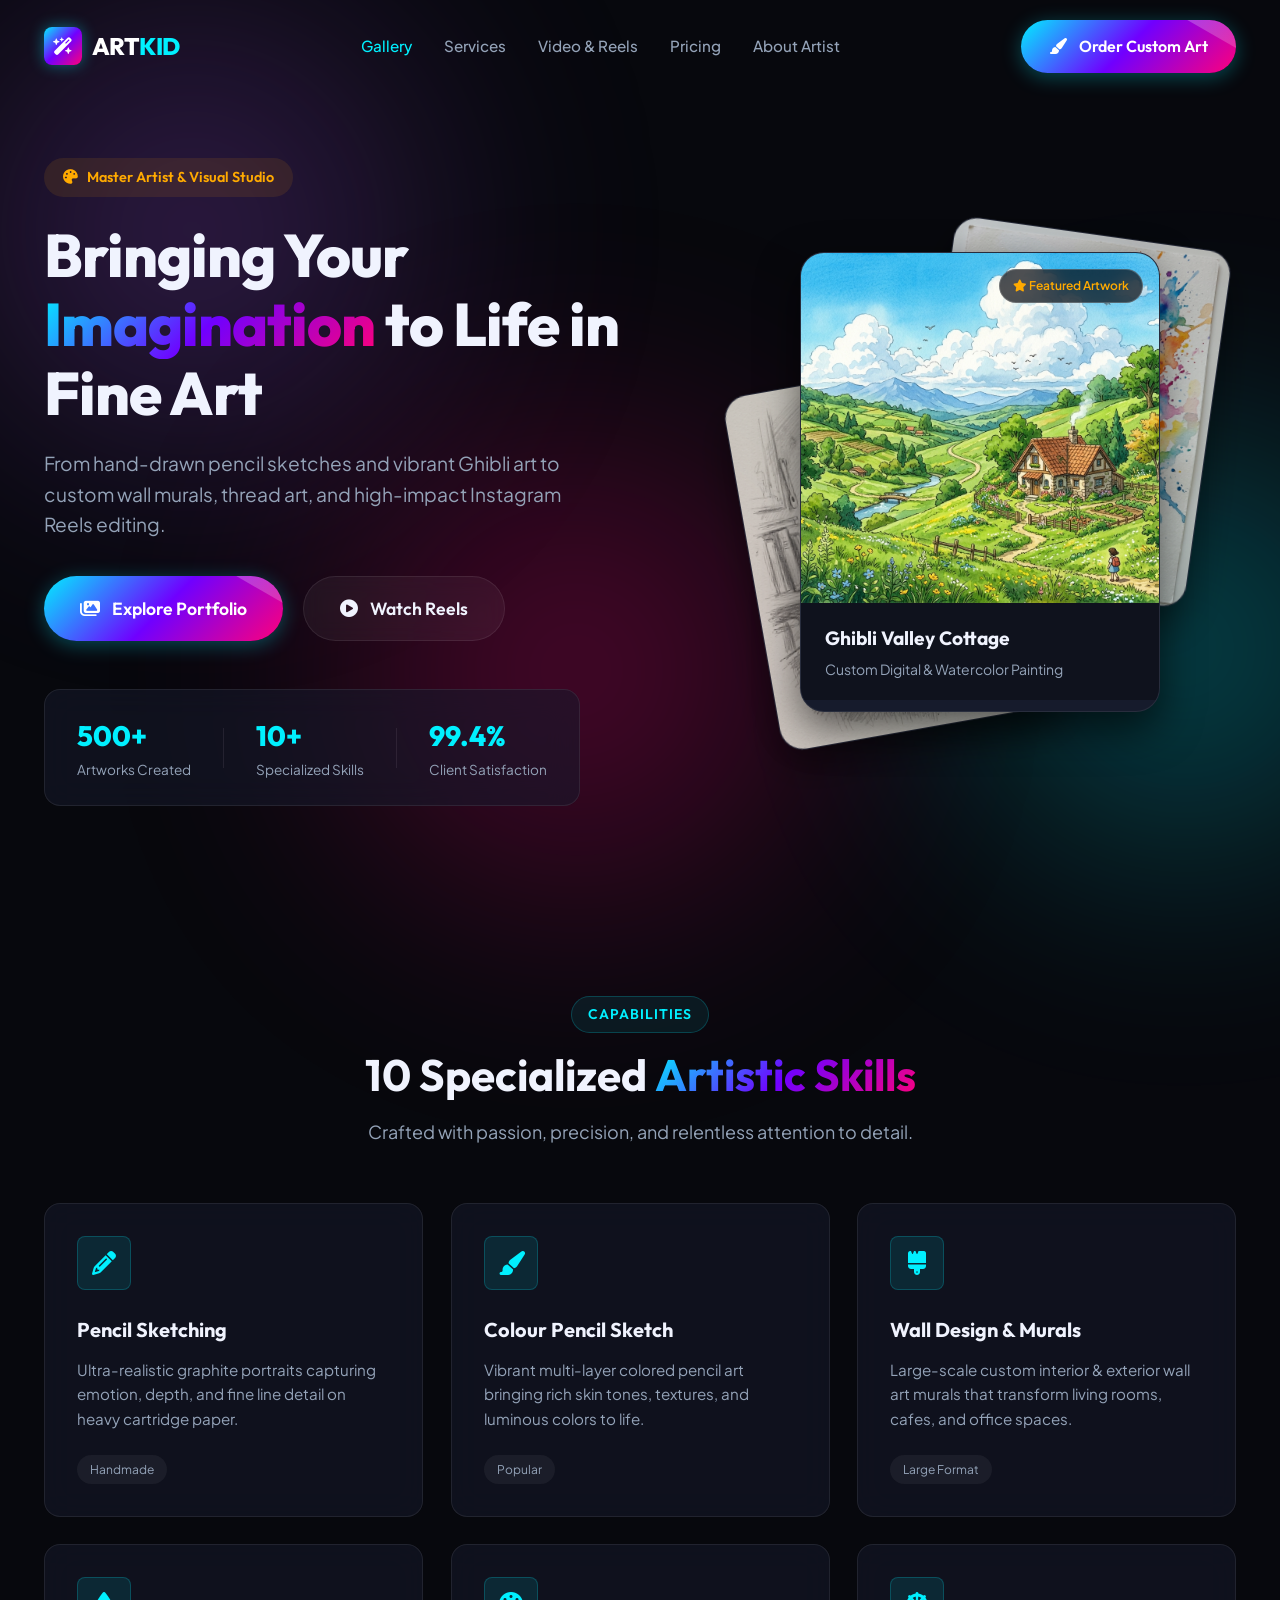
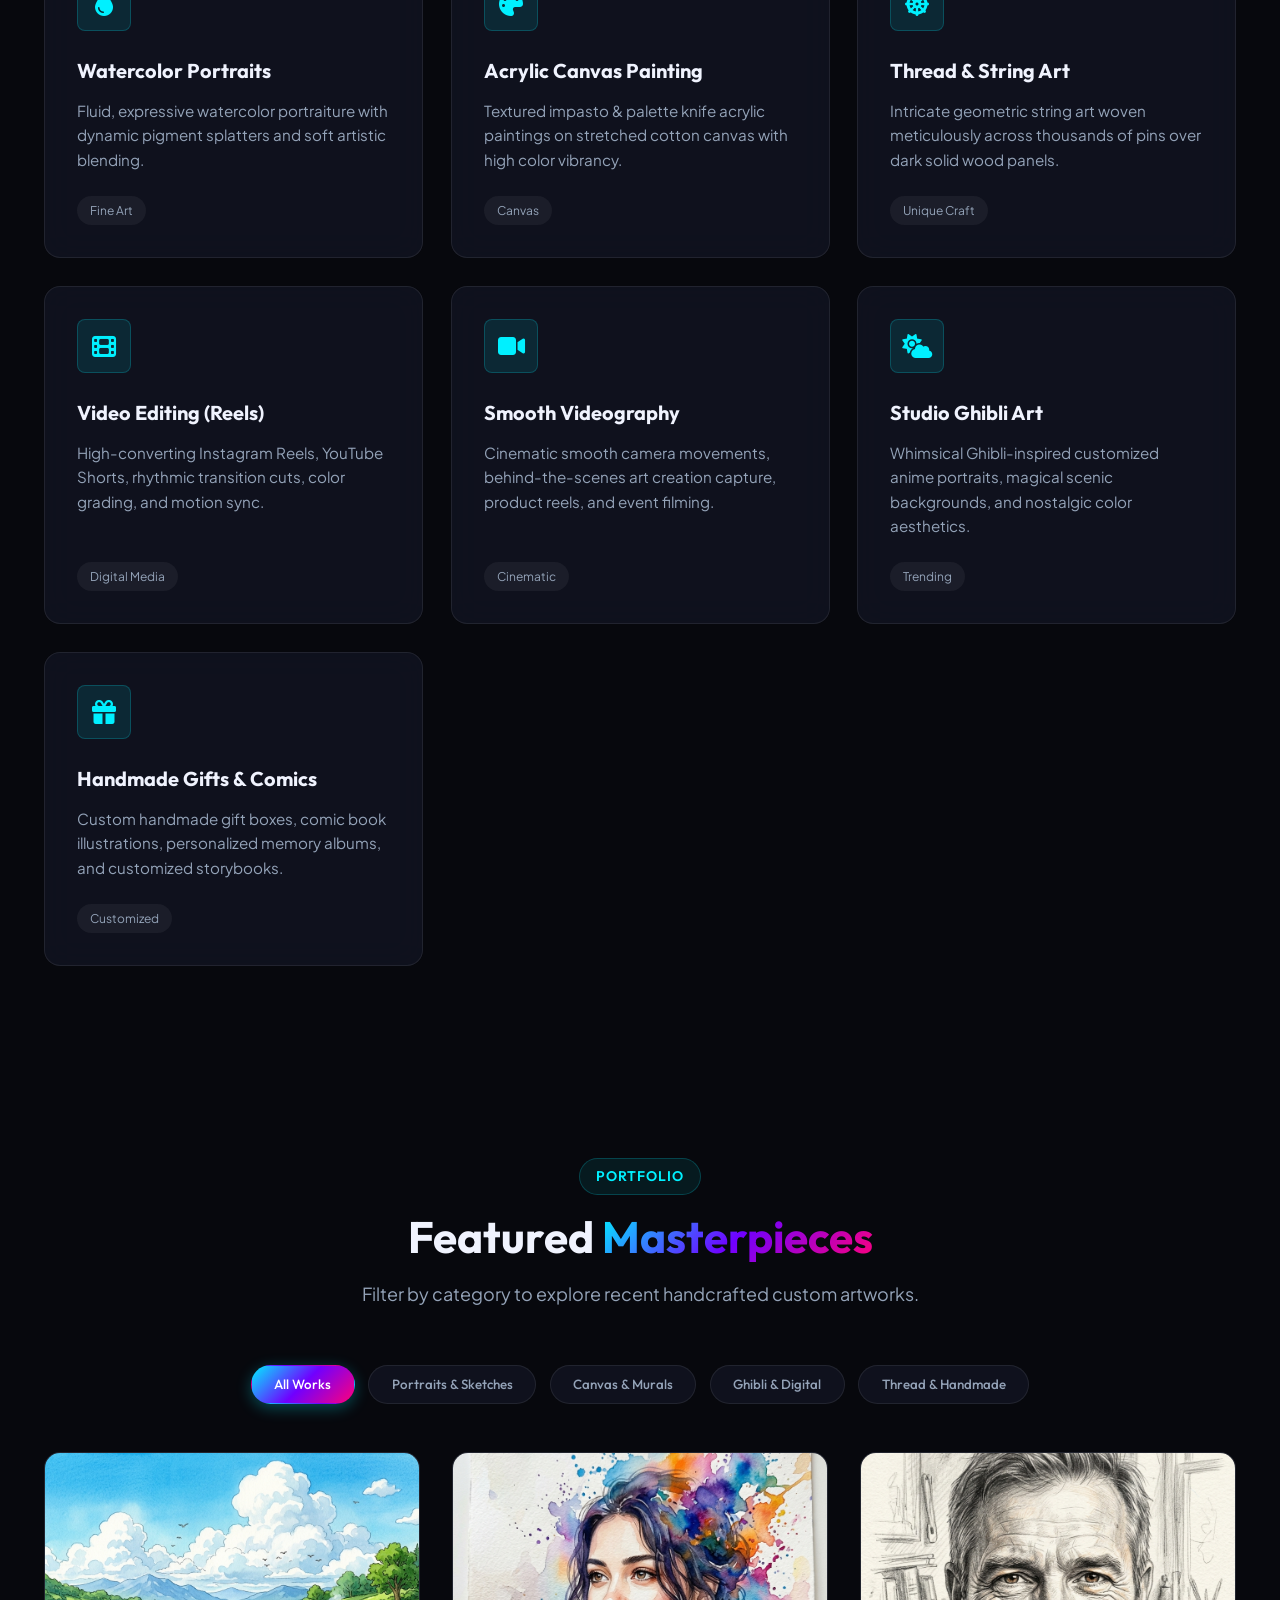
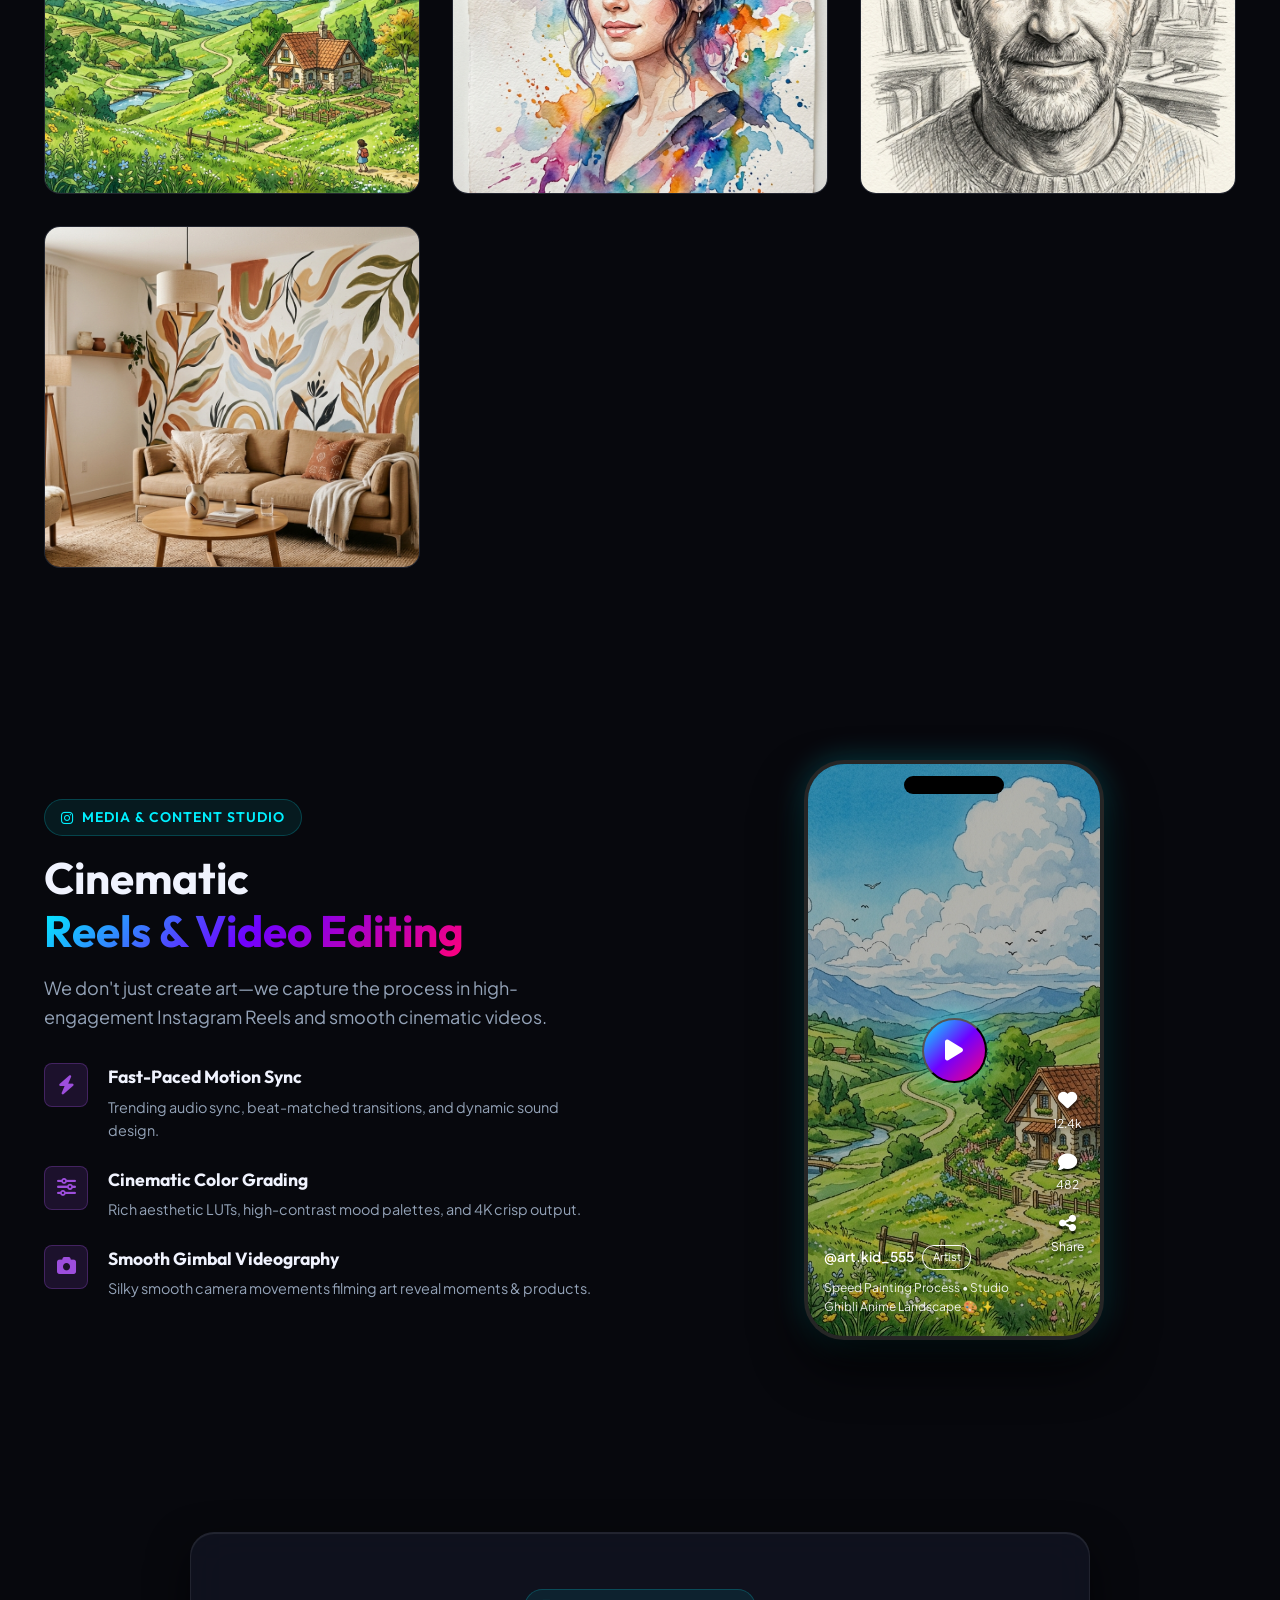
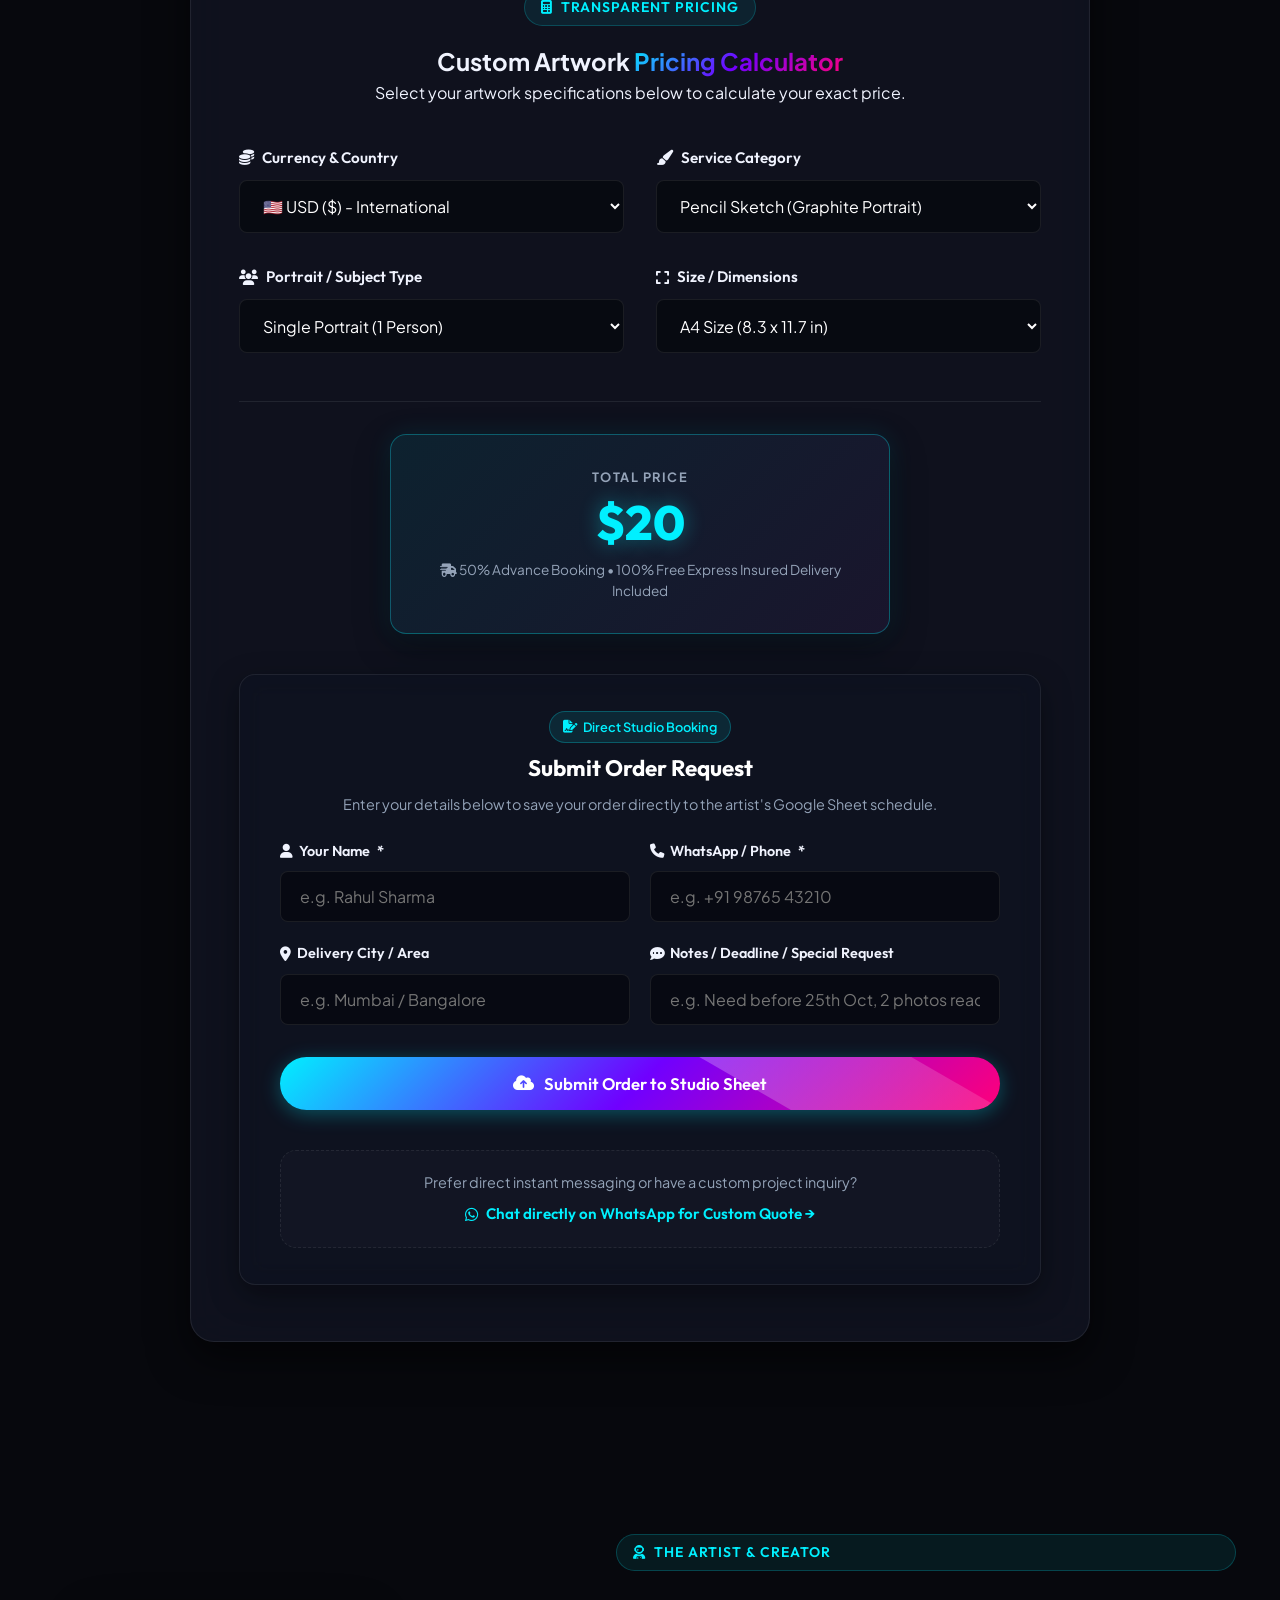
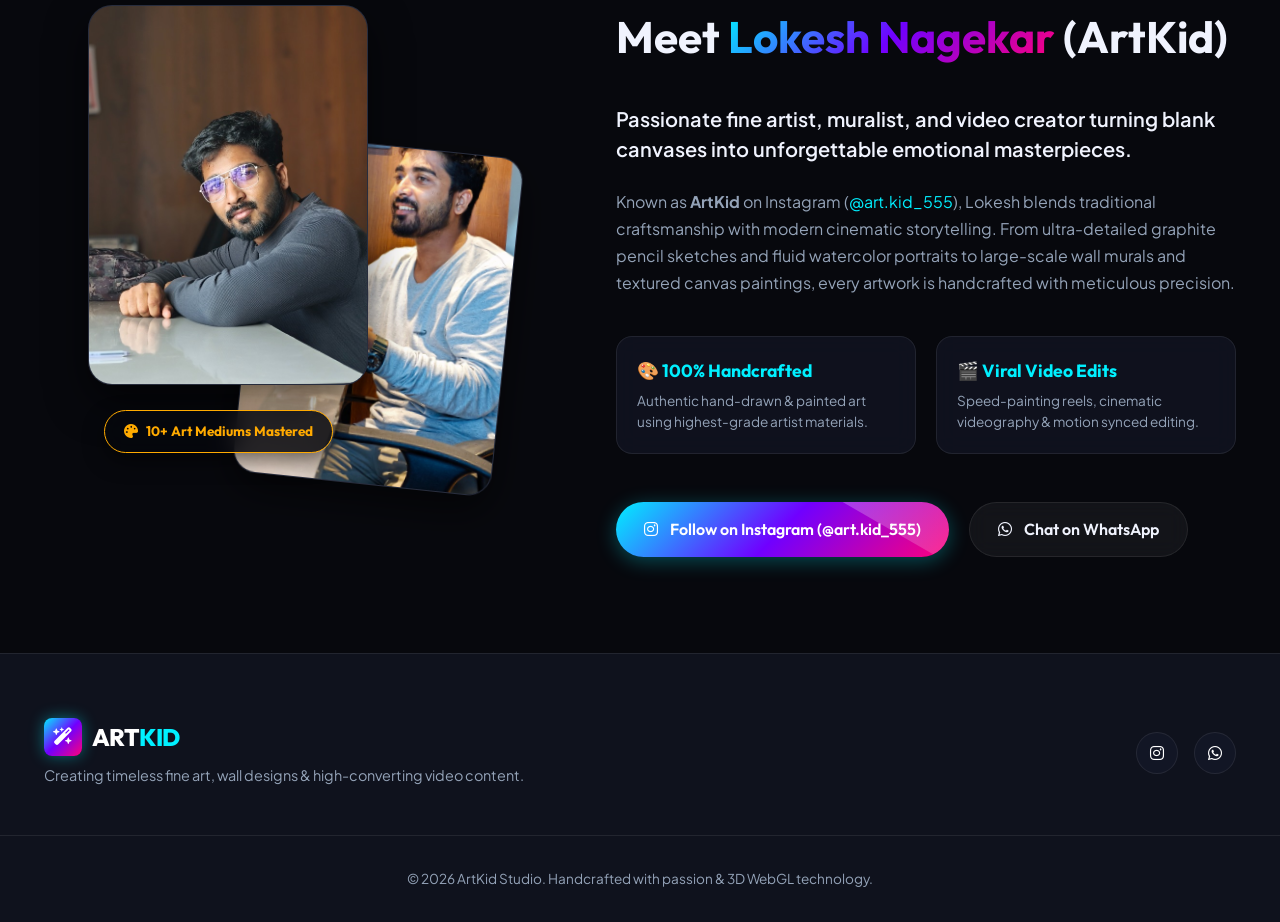
